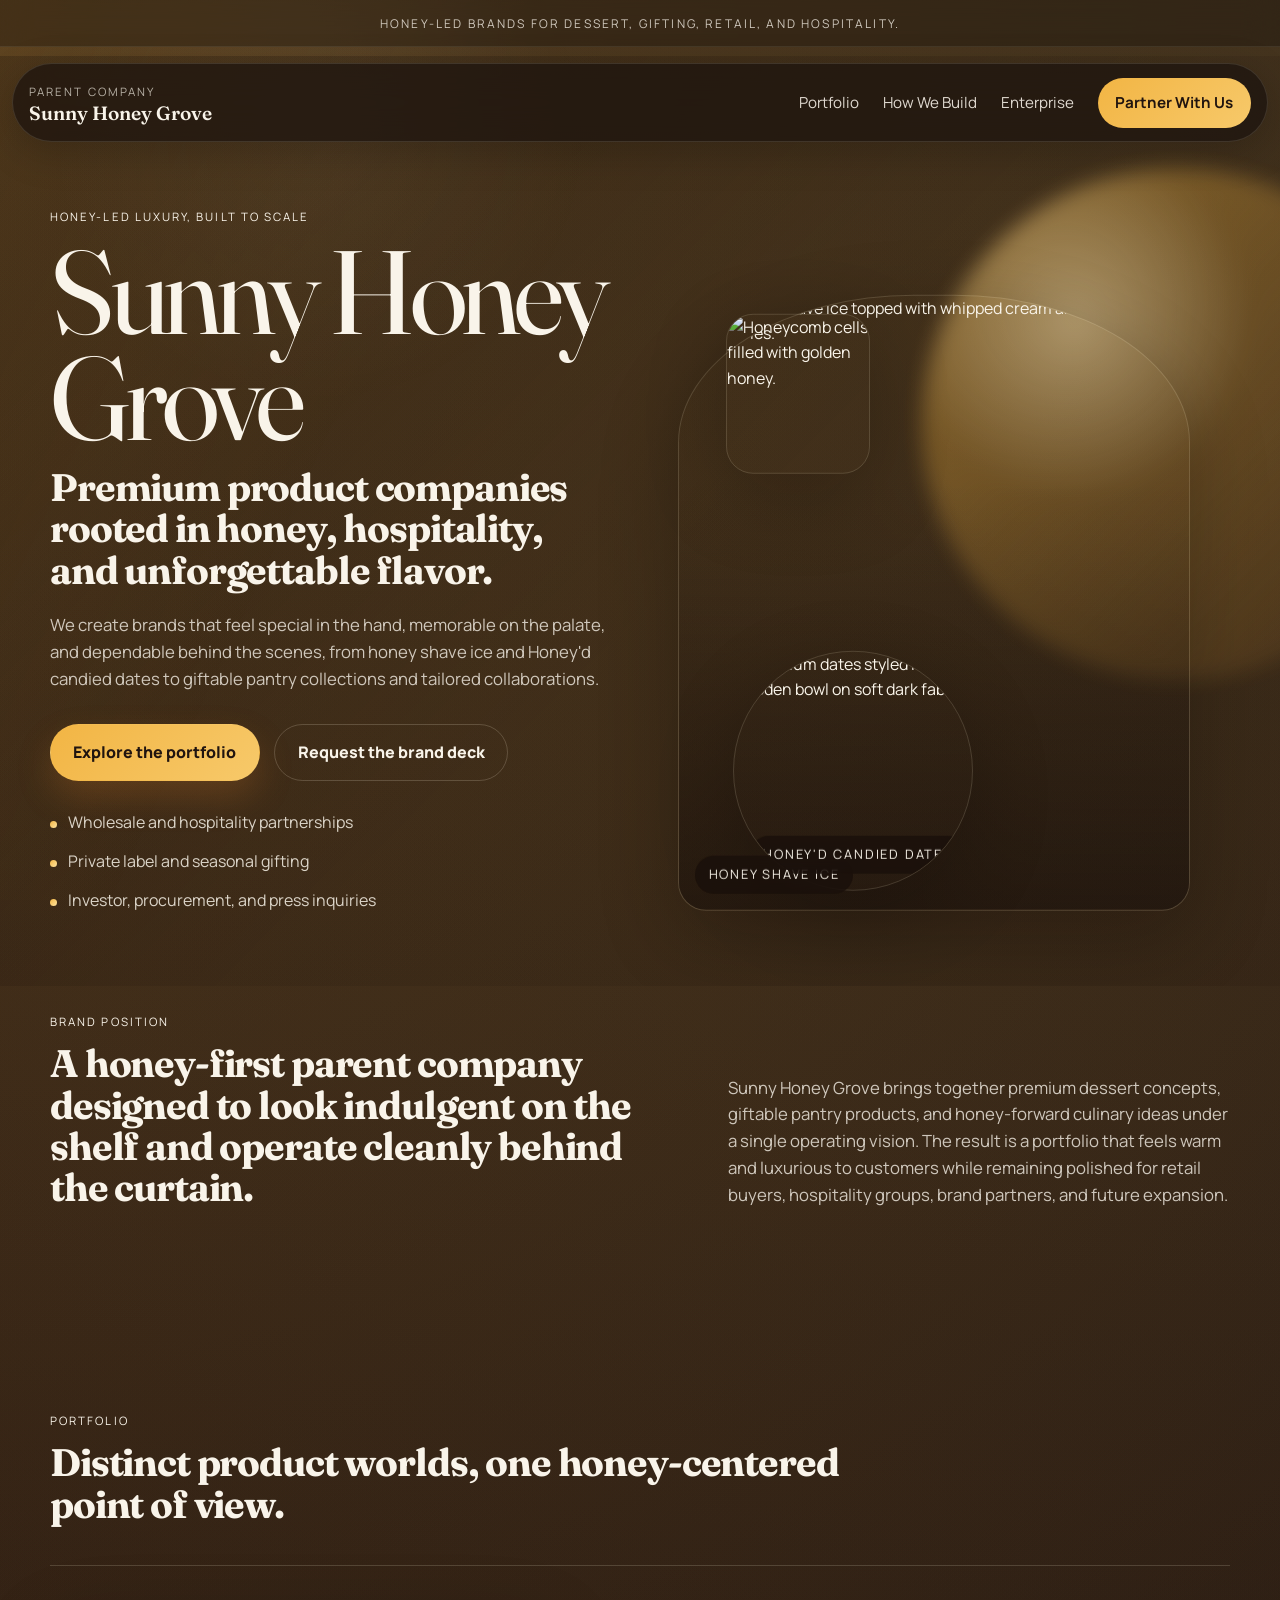
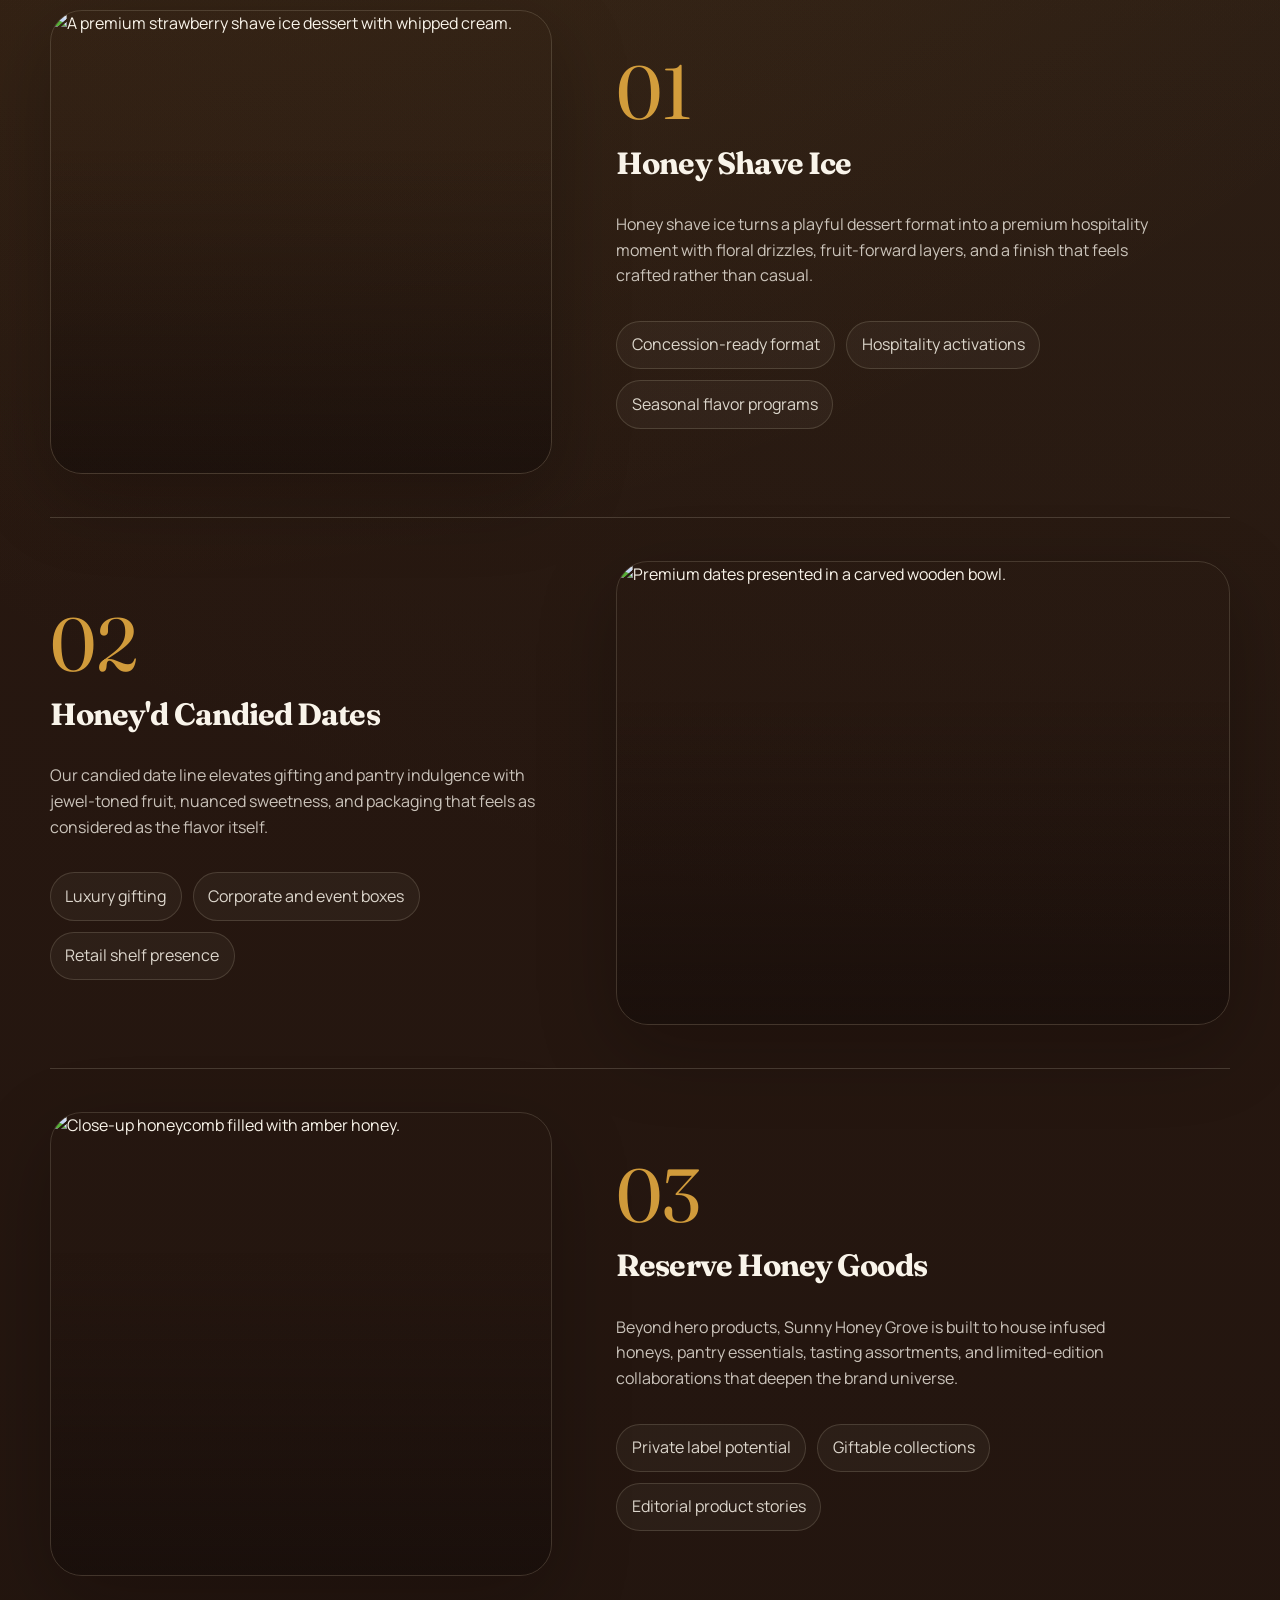
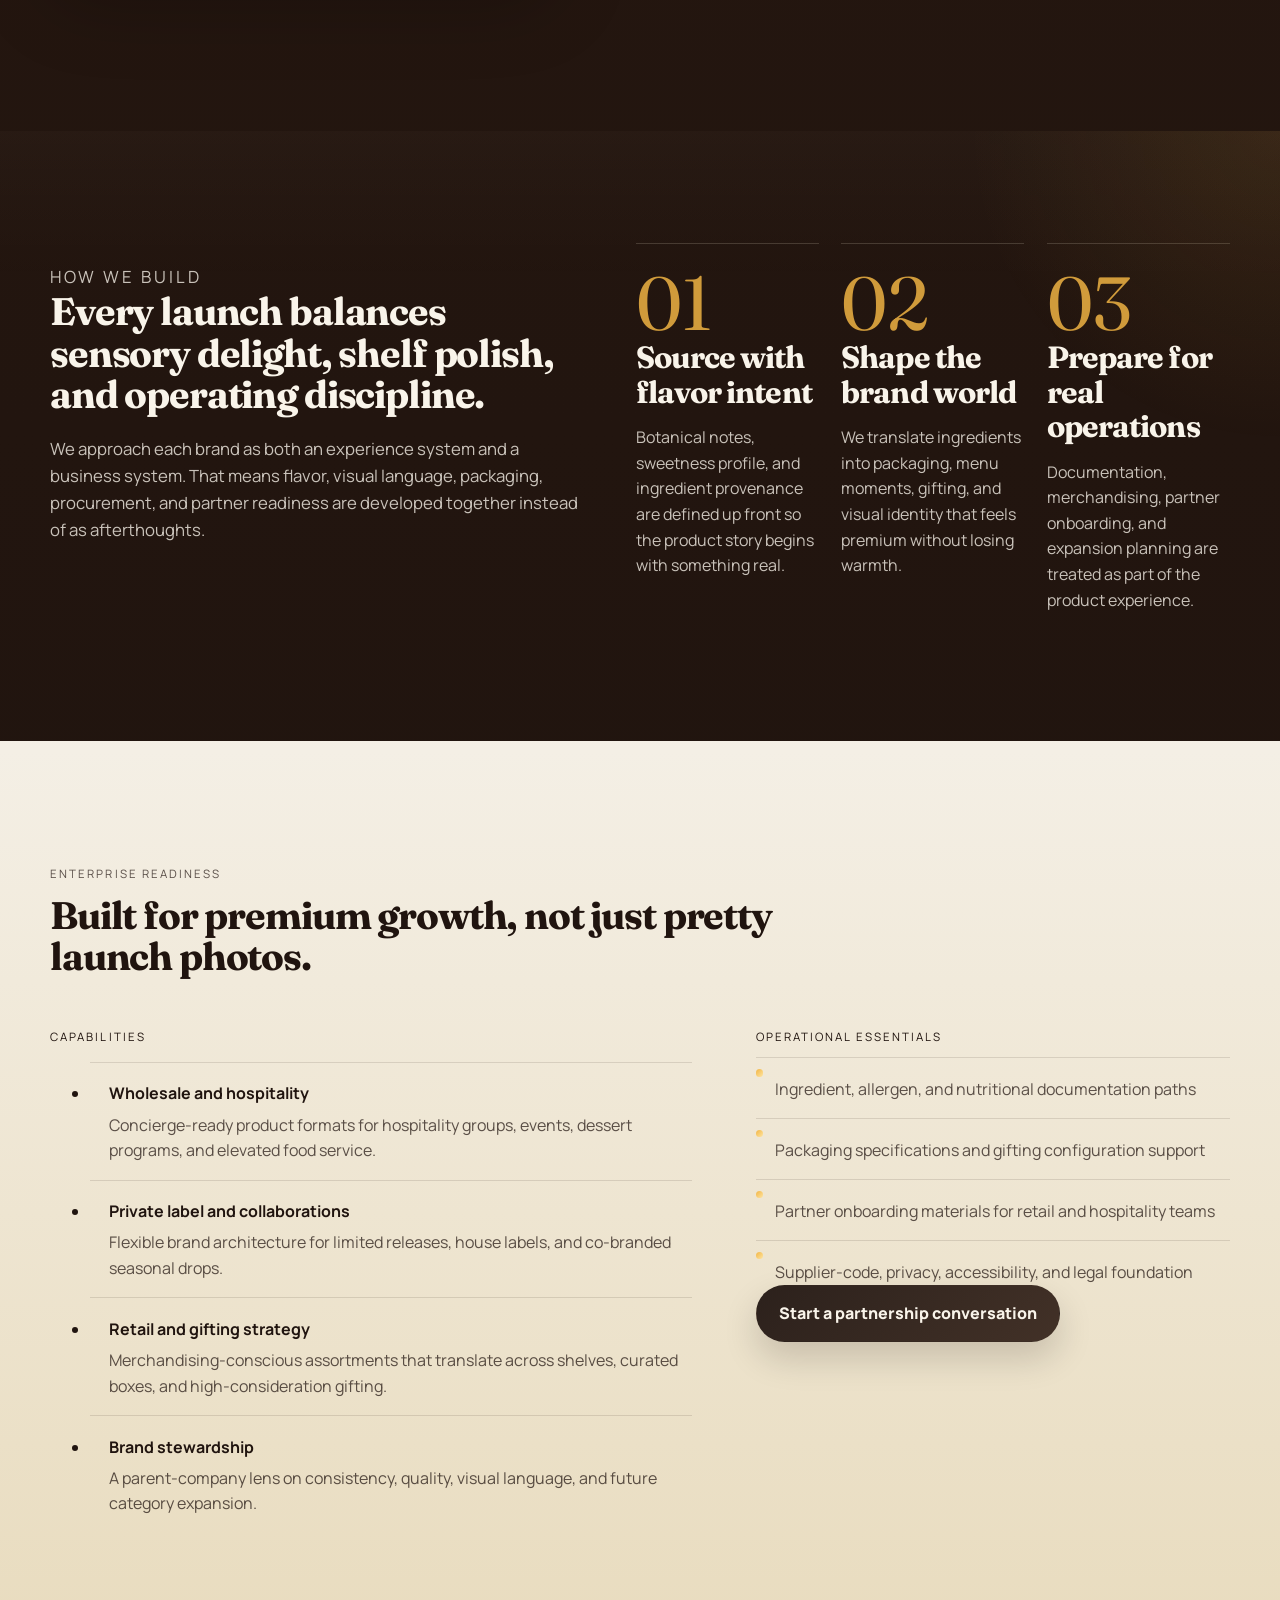
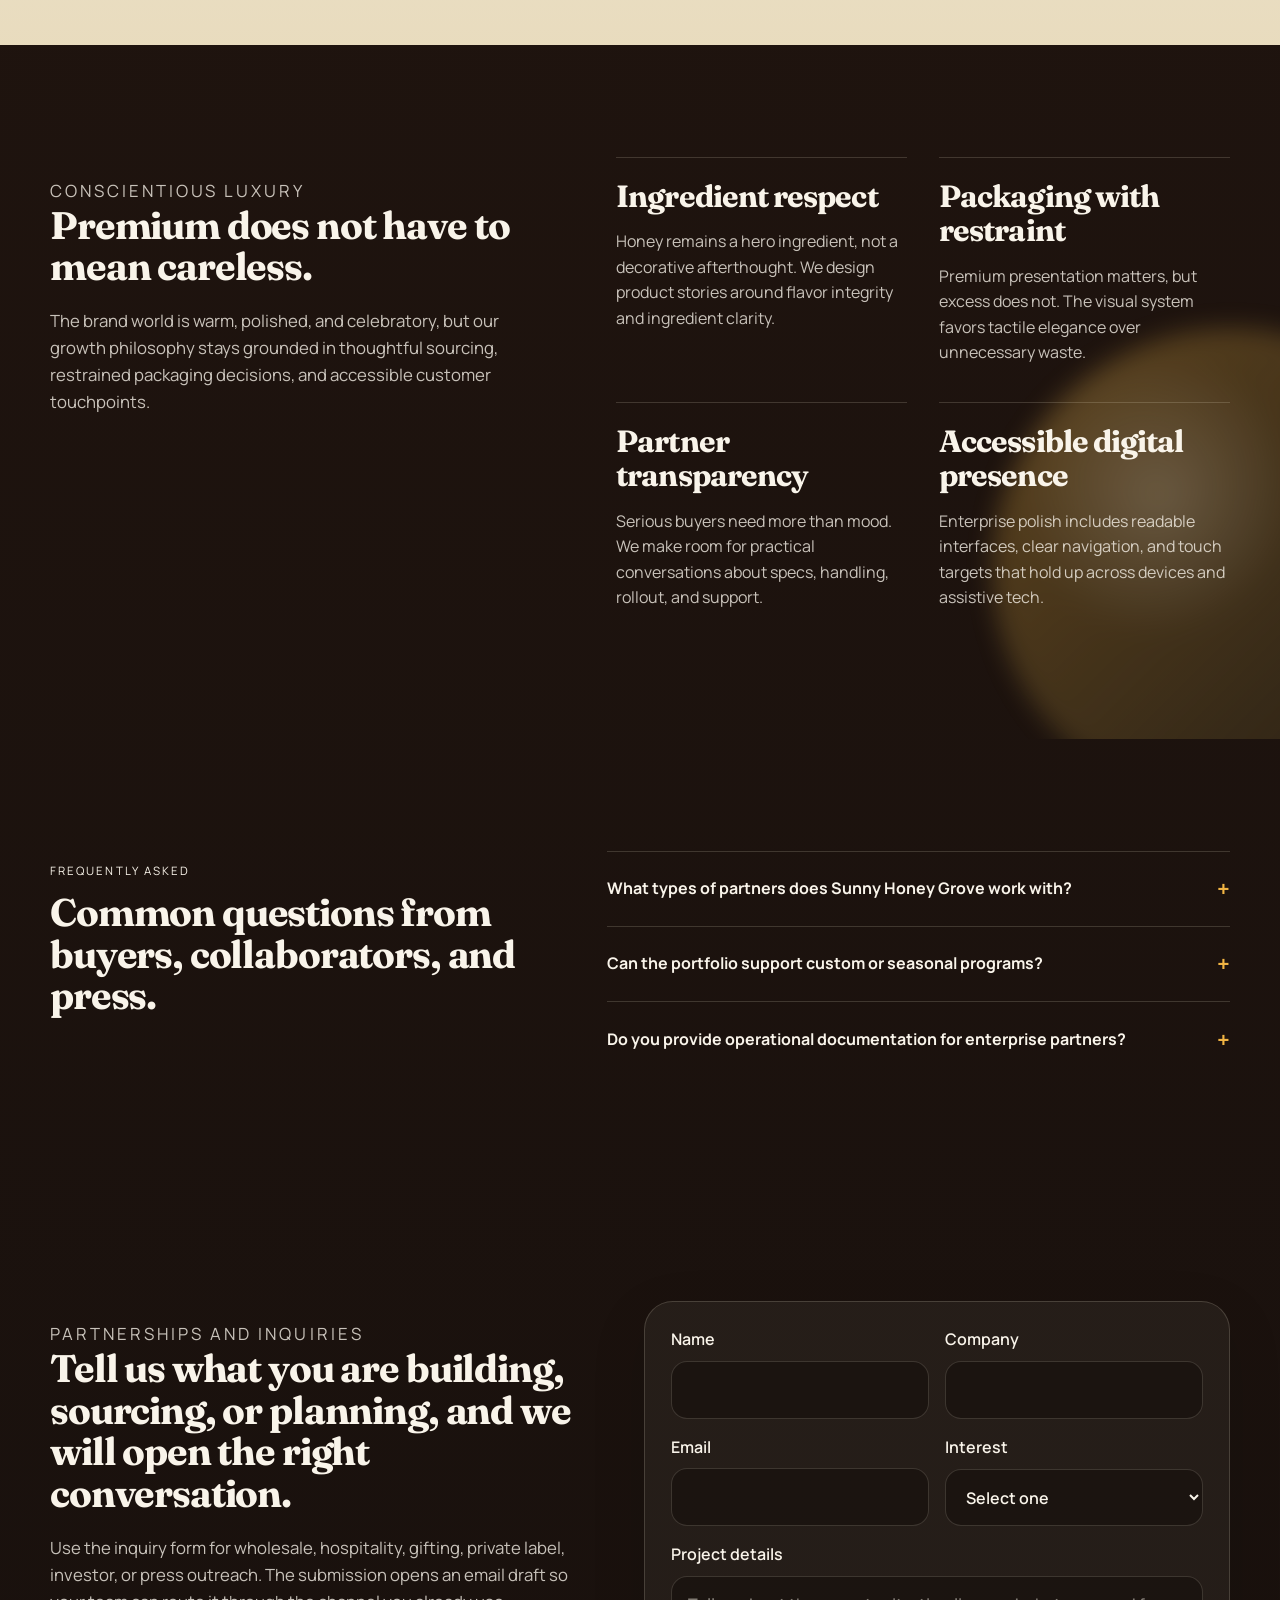
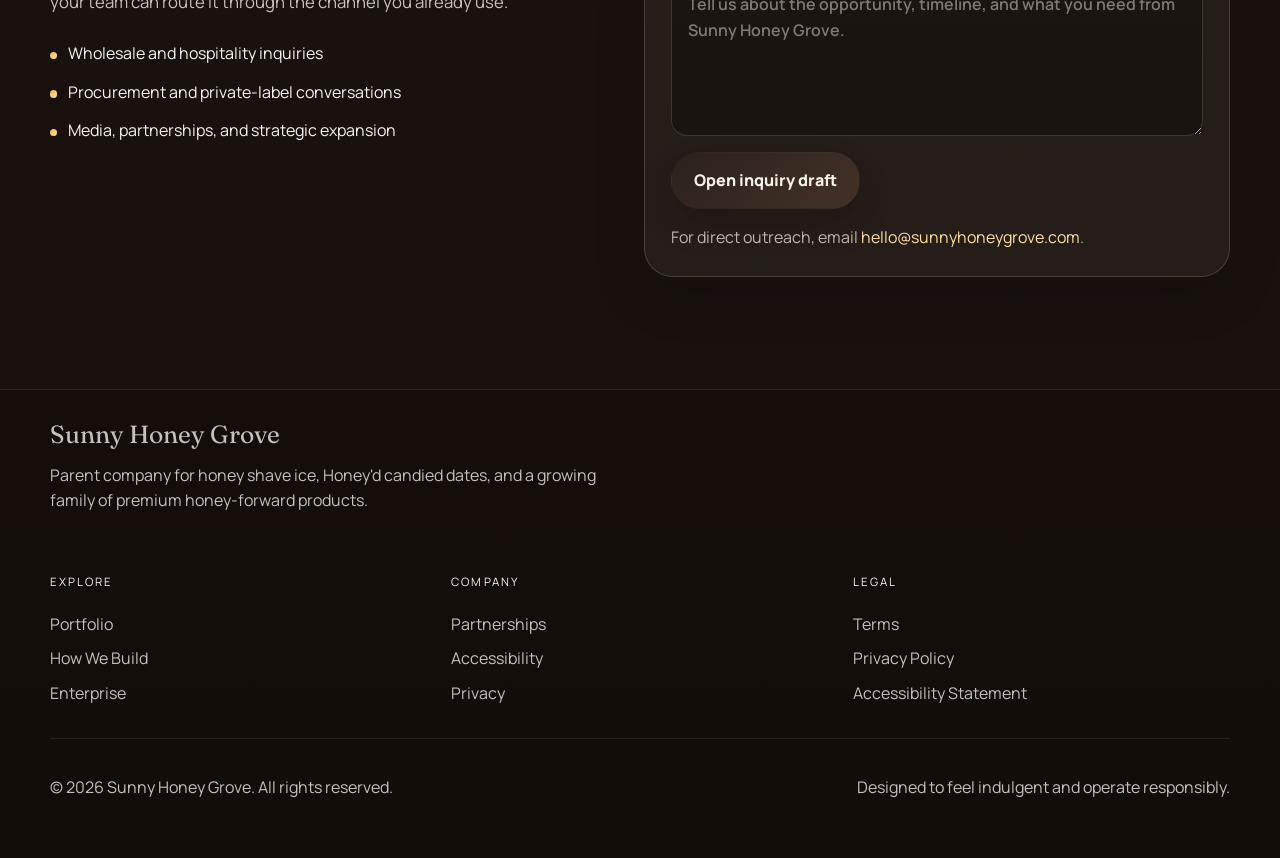
==== index.html @ 0046487a "Add Sunny Honey Grove site, styles, and scripts Introduce the initial static site for Sunny Honey Gr" ====
<!DOCTYPE html>
<html lang="en">
  <head>
    <meta charset="UTF-8" />
    <meta name="viewport" content="width=device-width, initial-scale=1.0" />
    <title>Sunny Honey Grove | Premium Honey-Led Brand House</title>
    <meta
      name="description"
      content="Sunny Honey Grove is the parent company behind premium honey shave ice, Honey'd candied dates, and elevated honey-forward products built for retail, hospitality, and gifting."
    />
    <meta name="theme-color" content="#2d1a11" />
    <meta property="og:title" content="Sunny Honey Grove" />
    <meta
      property="og:description"
      content="A premium honey-led parent company built for indulgence, gifting, and enterprise-ready growth."
    />
    <meta
      property="og:image"
      content="https://images.unsplash.com/photo-1642067958050-bfba120a57e2?auto=format&fit=crop&fm=jpg&ixlib=rb-4.1.0&q=80&w=1600"
    />
    <link rel="icon" href="favicon.svg" type="image/svg+xml" />
    <link rel="preconnect" href="https://fonts.googleapis.com" />
    <link rel="preconnect" href="https://fonts.gstatic.com" crossorigin />
    <link
      href="https://fonts.googleapis.com/css2?family=Fraunces:opsz,wght@9..144,400;9..144,500;9..144,600;9..144,700&family=Manrope:wght@400;500;600;700;800&display=swap"
      rel="stylesheet"
    />
    <link rel="stylesheet" href="styles.css" />
    <script src="script.js" defer></script>
  </head>
  <body class="home-page">
    <div class="topline">
      Honey-led brands for dessert, gifting, retail, and hospitality.
    </div>

    <header class="site-header">
      <div class="header-shell">
        <a class="brandmark" href="#top" aria-label="Sunny Honey Grove home">
          <span class="brandmark-kicker">Parent Company</span>
          <span class="brandmark-name">Sunny Honey Grove</span>
        </a>

        <button
          class="menu-toggle"
          type="button"
          aria-expanded="false"
          aria-controls="site-nav"
        >
          Menu
        </button>

        <nav class="site-nav" id="site-nav" aria-label="Primary navigation">
          <a href="#portfolio">Portfolio</a>
          <a href="#story">How We Build</a>
          <a href="#enterprise">Enterprise</a>
          <a href="#contact" class="nav-cta">Partner With Us</a>
        </nav>
      </div>
    </header>

    <main id="top">
      <section class="hero">
        <div class="hero-shell">
          <div class="hero-copy reveal" data-reveal="up">
            <p class="section-kicker">Honey-led luxury, built to scale</p>
            <p class="hero-brand">Sunny Honey Grove</p>
            <h1>
              Premium product companies rooted in honey, hospitality, and
              unforgettable flavor.
            </h1>
            <p class="hero-text">
              We create brands that feel special in the hand, memorable on the
              palate, and dependable behind the scenes, from honey shave ice and
              Honey'd candied dates to giftable pantry collections and tailored
              collaborations.
            </p>

            <div class="hero-actions">
              <a class="button" href="#portfolio">Explore the portfolio</a>
              <a class="button button-ghost" href="#contact"
                >Request the brand deck</a
              >
            </div>

            <ul class="hero-links" aria-label="Business focus areas">
              <li>Wholesale and hospitality partnerships</li>
              <li>Private label and seasonal gifting</li>
              <li>Investor, procurement, and press inquiries</li>
            </ul>
          </div>

          <div class="hero-visual reveal" data-reveal="scale" data-parallax>
            <figure class="hero-portrait">
              <img
                src="https://images.unsplash.com/photo-1768204042188-f5a337e61ca5?auto=format&fit=crop&fm=jpg&ixlib=rb-4.1.0&q=80&w=1600"
                alt="Strawberry shave ice topped with whipped cream and fresh strawberries."
              />
              <figcaption>Honey Shave Ice</figcaption>
            </figure>

            <figure class="hero-orb hero-orb-dates">
              <img
                src="https://images.unsplash.com/photo-1648288725055-5ba4063355b9?auto=format&fit=crop&fm=jpg&ixlib=rb-4.1.0&q=80&w=1200"
                alt="Premium dates styled in a wooden bowl on soft dark fabric."
              />
              <figcaption>Honey'd Candied Dates</figcaption>
            </figure>

            <figure class="hero-orb hero-orb-comb">
              <img
                src="https://images.unsplash.com/photo-1642067958050-bfba120a57e2?auto=format&fit=crop&fm=jpg&ixlib=rb-4.1.0&q=80&w=1200"
                alt="Honeycomb cells filled with golden honey."
              />
            </figure>
          </div>
        </div>
      </section>

      <section class="intro-band">
        <div class="section-shell">
          <div class="intro-grid reveal" data-reveal="up">
            <div>
              <p class="section-kicker">Brand position</p>
              <h2>
                A honey-first parent company designed to look indulgent on the
                shelf and operate cleanly behind the curtain.
              </h2>
            </div>
            <p class="intro-copy">
              Sunny Honey Grove brings together premium dessert concepts,
              giftable pantry products, and honey-forward culinary ideas under a
              single operating vision. The result is a portfolio that feels warm
              and luxurious to customers while remaining polished for retail
              buyers, hospitality groups, brand partners, and future expansion.
            </p>
          </div>
        </div>
      </section>

      <section class="section portfolio" id="portfolio">
        <div class="section-shell">
          <div class="section-heading reveal" data-reveal="up">
            <p class="section-kicker">Portfolio</p>
            <h2>Distinct product worlds, one honey-centered point of view.</h2>
          </div>

          <div class="portfolio-list">
            <article class="portfolio-row reveal" data-reveal="up">
              <div class="portfolio-media">
                <img
                  src="https://images.unsplash.com/photo-1768204042188-f5a337e61ca5?auto=format&fit=crop&fm=jpg&ixlib=rb-4.1.0&q=80&w=1400"
                  alt="A premium strawberry shave ice dessert with whipped cream."
                  loading="lazy"
                />
              </div>
              <div class="portfolio-copy">
                <span class="portfolio-index">01</span>
                <h3>Honey Shave Ice</h3>
                <p>
                  Honey shave ice turns a playful dessert format into a premium
                  hospitality moment with floral drizzles, fruit-forward layers,
                  and a finish that feels crafted rather than casual.
                </p>
                <ul class="tag-list">
                  <li>Concession-ready format</li>
                  <li>Hospitality activations</li>
                  <li>Seasonal flavor programs</li>
                </ul>
              </div>
            </article>

            <article class="portfolio-row portfolio-row-reverse reveal" data-reveal="up">
              <div class="portfolio-media">
                <img
                  src="https://images.unsplash.com/photo-1648288725055-5ba4063355b9?auto=format&fit=crop&fm=jpg&ixlib=rb-4.1.0&q=80&w=1400"
                  alt="Premium dates presented in a carved wooden bowl."
                  loading="lazy"
                />
              </div>
              <div class="portfolio-copy">
                <span class="portfolio-index">02</span>
                <h3>Honey'd Candied Dates</h3>
                <p>
                  Our candied date line elevates gifting and pantry indulgence
                  with jewel-toned fruit, nuanced sweetness, and packaging that
                  feels as considered as the flavor itself.
                </p>
                <ul class="tag-list">
                  <li>Luxury gifting</li>
                  <li>Corporate and event boxes</li>
                  <li>Retail shelf presence</li>
                </ul>
              </div>
            </article>

            <article class="portfolio-row reveal" data-reveal="up">
              <div class="portfolio-media">
                <img
                  src="https://images.unsplash.com/photo-1642067958050-bfba120a57e2?auto=format&fit=crop&fm=jpg&ixlib=rb-4.1.0&q=80&w=1400"
                  alt="Close-up honeycomb filled with amber honey."
                  loading="lazy"
                />
              </div>
              <div class="portfolio-copy">
                <span class="portfolio-index">03</span>
                <h3>Reserve Honey Goods</h3>
                <p>
                  Beyond hero products, Sunny Honey Grove is built to house
                  infused honeys, pantry essentials, tasting assortments, and
                  limited-edition collaborations that deepen the brand universe.
                </p>
                <ul class="tag-list">
                  <li>Private label potential</li>
                  <li>Giftable collections</li>
                  <li>Editorial product stories</li>
                </ul>
              </div>
            </article>
          </div>
        </div>
      </section>

      <section class="section story" id="story">
        <div class="section-shell story-shell">
          <div class="story-copy reveal" data-reveal="up">
            <p class="section-kicker">How we build</p>
            <h2>
              Every launch balances sensory delight, shelf polish, and operating
              discipline.
            </h2>
            <p>
              We approach each brand as both an experience system and a business
              system. That means flavor, visual language, packaging, procurement,
              and partner readiness are developed together instead of as
              afterthoughts.
            </p>
          </div>

          <div class="story-steps">
            <article class="reveal" data-reveal="up">
              <span class="step-index">01</span>
              <h3>Source with flavor intent</h3>
              <p>
                Botanical notes, sweetness profile, and ingredient provenance are
                defined up front so the product story begins with something real.
              </p>
            </article>

            <article class="reveal" data-reveal="up">
              <span class="step-index">02</span>
              <h3>Shape the brand world</h3>
              <p>
                We translate ingredients into packaging, menu moments, gifting,
                and visual identity that feels premium without losing warmth.
              </p>
            </article>

            <article class="reveal" data-reveal="up">
              <span class="step-index">03</span>
              <h3>Prepare for real operations</h3>
              <p>
                Documentation, merchandising, partner onboarding, and expansion
                planning are treated as part of the product experience.
              </p>
            </article>
          </div>
        </div>
      </section>

      <section class="section enterprise" id="enterprise">
        <div class="section-shell">
          <div class="section-heading reveal" data-reveal="up">
            <p class="section-kicker">Enterprise readiness</p>
            <h2>Built for premium growth, not just pretty launch photos.</h2>
          </div>

          <div class="enterprise-grid">
            <div class="enterprise-column reveal" data-reveal="up">
              <p class="column-label">Capabilities</p>
              <ul class="capability-list">
                <li>
                  <strong>Wholesale and hospitality</strong>
                  <span
                    >Concierge-ready product formats for hospitality groups,
                    events, dessert programs, and elevated food service.</span
                  >
                </li>
                <li>
                  <strong>Private label and collaborations</strong>
                  <span
                    >Flexible brand architecture for limited releases, house
                    labels, and co-branded seasonal drops.</span
                  >
                </li>
                <li>
                  <strong>Retail and gifting strategy</strong>
                  <span
                    >Merchandising-conscious assortments that translate across
                    shelves, curated boxes, and high-consideration gifting.</span
                  >
                </li>
                <li>
                  <strong>Brand stewardship</strong>
                  <span
                    >A parent-company lens on consistency, quality, visual
                    language, and future category expansion.</span
                  >
                </li>
              </ul>
            </div>

            <div class="enterprise-column enterprise-support reveal" data-reveal="up">
              <p class="column-label">Operational essentials</p>
              <ul class="documentation-list">
                <li>Ingredient, allergen, and nutritional documentation paths</li>
                <li>Packaging specifications and gifting configuration support</li>
                <li>Partner onboarding materials for retail and hospitality teams</li>
                <li>Supplier-code, privacy, accessibility, and legal foundation</li>
              </ul>

              <a class="button button-dark" href="#contact"
                >Start a partnership conversation</a
              >
            </div>
          </div>
        </div>
      </section>

      <section class="section values">
        <div class="section-shell values-shell">
          <div class="values-copy reveal" data-reveal="up">
            <p class="section-kicker">Conscientious luxury</p>
            <h2>Premium does not have to mean careless.</h2>
            <p>
              The brand world is warm, polished, and celebratory, but our growth
              philosophy stays grounded in thoughtful sourcing, restrained
              packaging decisions, and accessible customer touchpoints.
            </p>
          </div>

          <div class="values-list">
            <article class="reveal" data-reveal="up">
              <h3>Ingredient respect</h3>
              <p>
                Honey remains a hero ingredient, not a decorative afterthought.
                We design product stories around flavor integrity and ingredient
                clarity.
              </p>
            </article>

            <article class="reveal" data-reveal="up">
              <h3>Packaging with restraint</h3>
              <p>
                Premium presentation matters, but excess does not. The visual
                system favors tactile elegance over unnecessary waste.
              </p>
            </article>

            <article class="reveal" data-reveal="up">
              <h3>Partner transparency</h3>
              <p>
                Serious buyers need more than mood. We make room for practical
                conversations about specs, handling, rollout, and support.
              </p>
            </article>

            <article class="reveal" data-reveal="up">
              <h3>Accessible digital presence</h3>
              <p>
                Enterprise polish includes readable interfaces, clear navigation,
                and touch targets that hold up across devices and assistive tech.
              </p>
            </article>
          </div>
        </div>
      </section>

      <section class="section faq">
        <div class="section-shell faq-shell">
          <div class="section-heading reveal" data-reveal="up">
            <p class="section-kicker">Frequently asked</p>
            <h2>Common questions from buyers, collaborators, and press.</h2>
          </div>

          <div class="faq-list">
            <details class="reveal" data-reveal="up">
              <summary>What types of partners does Sunny Honey Grove work with?</summary>
              <p>
                We are positioned for retail buyers, hospitality groups, event
                teams, gifting partners, private-label conversations, and
                editorial or media collaborations connected to premium honey
                products.
              </p>
            </details>

            <details class="reveal" data-reveal="up">
              <summary>Can the portfolio support custom or seasonal programs?</summary>
              <p>
                Yes. Sunny Honey Grove is structured to support seasonal flavors,
                limited-edition gifting, and co-branded concepts where the fit is
                strong and the execution can stay premium.
              </p>
            </details>

            <details class="reveal" data-reveal="up">
              <summary>Do you provide operational documentation for enterprise partners?</summary>
              <p>
                The site is designed to signal that readiness, and partner
                conversations can be tailored around the documentation, packaging
                details, and rollout support required for the relationship.
              </p>
            </details>
          </div>
        </div>
      </section>

      <section class="section contact" id="contact">
        <div class="section-shell contact-shell">
          <div class="contact-copy reveal" data-reveal="up">
            <p class="section-kicker">Partnerships and inquiries</p>
            <h2>
              Tell us what you are building, sourcing, or planning, and we will
              open the right conversation.
            </h2>
            <p>
              Use the inquiry form for wholesale, hospitality, gifting, private
              label, investor, or press outreach. The submission opens an email
              draft so your team can route it through the channel you already use.
            </p>

            <ul class="contact-points">
              <li>Wholesale and hospitality inquiries</li>
              <li>Procurement and private-label conversations</li>
              <li>Media, partnerships, and strategic expansion</li>
            </ul>
          </div>

          <form class="contact-form reveal" id="contact-form" data-reveal="up">
            <div class="field-row">
              <label>
                Name
                <input type="text" name="name" autocomplete="name" required />
              </label>
              <label>
                Company
                <input type="text" name="company" autocomplete="organization" />
              </label>
            </div>

            <div class="field-row">
              <label>
                Email
                <input type="email" name="email" autocomplete="email" required />
              </label>
              <label>
                Interest
                <select name="interest" required>
                  <option value="">Select one</option>
                  <option>Wholesale</option>
                  <option>Hospitality</option>
                  <option>Private Label</option>
                  <option>Corporate Gifting</option>
                  <option>Press or Media</option>
                  <option>Strategic Partnership</option>
                </select>
              </label>
            </div>

            <label>
              Project details
              <textarea
                name="message"
                rows="5"
                placeholder="Tell us about the opportunity, timeline, and what you need from Sunny Honey Grove."
                required
              ></textarea>
            </label>

            <div class="form-actions">
              <button class="button button-dark" type="submit">
                Open inquiry draft
              </button>
              <p class="form-note">
                For direct outreach, email
                <a href="mailto:hello@sunnyhoneygrove.com"
                  >hello@sunnyhoneygrove.com</a
                >.
              </p>
            </div>
            <p class="form-status" id="form-status" aria-live="polite"></p>
          </form>
        </div>
      </section>
    </main>

    <footer class="site-footer">
      <div class="section-shell footer-shell">
        <div class="footer-intro">
          <p class="footer-brand">Sunny Honey Grove</p>
          <p>
            Parent company for honey shave ice, Honey'd candied dates, and a
            growing family of premium honey-forward products.
          </p>
        </div>

        <div class="footer-columns">
          <div class="footer-group">
            <p class="footer-label">Explore</p>
            <a href="#portfolio">Portfolio</a>
            <a href="#story">How We Build</a>
            <a href="#enterprise">Enterprise</a>
          </div>

          <div class="footer-group">
            <p class="footer-label">Company</p>
            <a href="#contact">Partnerships</a>
            <a href="accessibility.html">Accessibility</a>
            <a href="privacy.html">Privacy</a>
          </div>

          <div class="footer-group">
            <p class="footer-label">Legal</p>
            <a href="terms.html">Terms</a>
            <a href="privacy.html">Privacy Policy</a>
            <a href="accessibility.html">Accessibility Statement</a>
          </div>
        </div>

        <div class="footer-bottom">
          <p>© <span id="year"></span> Sunny Honey Grove. All rights reserved.</p>
          <p>Designed to feel indulgent and operate responsibly.</p>
        </div>
      </div>
    </footer>
  </body>
</html>
---- styles.css ----
:root {
  --ink: #20140f;
  --ink-soft: #3a281f;
  --paper: #f5ecda;
  --paper-deep: #ead8b5;
  --honey: #f2b544;
  --amber: #d87a28;
  --olive: #667349;
  --sage: #9eac82;
  --cream: #f9f4ea;
  --line: rgba(255, 244, 221, 0.16);
  --line-dark: rgba(32, 20, 15, 0.12);
  --shadow: 0 24px 80px rgba(10, 5, 3, 0.24);
  --max-width: min(1180px, calc(100vw - 2rem));
  --radius: 1.75rem;
}

*,
*::before,
*::after {
  box-sizing: border-box;
}

html {
  scroll-behavior: smooth;
}

body {
  margin: 0;
  min-width: 320px;
  color: var(--cream);
  background:
    radial-gradient(circle at top left, rgba(242, 181, 68, 0.17), transparent 30%),
    radial-gradient(circle at top right, rgba(102, 115, 73, 0.18), transparent 35%),
    linear-gradient(180deg, #2d1a11 0%, #17100d 100%);
  font-family: "Manrope", sans-serif;
  line-height: 1.6;
}

body::before {
  content: "";
  position: fixed;
  inset: 0;
  pointer-events: none;
  background:
    linear-gradient(115deg, rgba(242, 181, 68, 0.08), transparent 32%),
    radial-gradient(circle at 25% 15%, rgba(255, 236, 192, 0.06), transparent 22%);
  z-index: -1;
}

img {
  display: block;
  width: 100%;
}

a {
  color: inherit;
  text-decoration: none;
}

button,
input,
select,
textarea {
  font: inherit;
}

.topline {
  position: relative;
  z-index: 20;
  padding: 0.85rem 1rem;
  text-align: center;
  font-size: 0.75rem;
  letter-spacing: 0.18em;
  text-transform: uppercase;
  color: rgba(249, 244, 234, 0.78);
  border-bottom: 1px solid rgba(255, 244, 221, 0.08);
  background: rgba(13, 9, 8, 0.3);
  backdrop-filter: blur(16px);
}

.site-header {
  position: sticky;
  top: 0;
  z-index: 50;
  padding: 1rem 0 0;
}

.header-shell {
  width: min(1280px, calc(100vw - 1.5rem));
  margin: 0 auto;
  padding: 0.85rem 1rem;
  display: flex;
  align-items: center;
  justify-content: space-between;
  gap: 1rem;
  border: 1px solid rgba(255, 244, 221, 0.12);
  border-radius: 999px;
  background: rgba(27, 18, 13, 0.7);
  backdrop-filter: blur(18px);
  box-shadow: 0 10px 40px rgba(0, 0, 0, 0.2);
}

.brandmark {
  display: grid;
  gap: 0.15rem;
}

.brandmark-kicker,
.section-kicker,
.column-label,
.footer-label {
  font-size: 0.72rem;
  letter-spacing: 0.18em;
  text-transform: uppercase;
}

.brandmark-kicker {
  color: rgba(249, 244, 234, 0.68);
}

.brandmark-name {
  font-family: "Fraunces", serif;
  font-size: 1.2rem;
  font-weight: 600;
  line-height: 1;
}

.site-nav {
  display: flex;
  align-items: center;
  gap: 1.5rem;
  font-size: 0.95rem;
  color: rgba(249, 244, 234, 0.88);
}

.site-nav a {
  position: relative;
}

.site-nav a::after {
  content: "";
  position: absolute;
  left: 0;
  bottom: -0.4rem;
  width: 100%;
  height: 1px;
  background: currentColor;
  opacity: 0;
  transform: scaleX(0.7);
  transform-origin: left;
  transition: opacity 180ms ease, transform 180ms ease;
}

.site-nav a:hover::after,
.site-nav a:focus-visible::after {
  opacity: 1;
  transform: scaleX(1);
}

.nav-cta {
  padding: 0.8rem 1.1rem;
  border-radius: 999px;
  background: linear-gradient(135deg, var(--honey), #f7c96a);
  color: var(--ink);
  font-weight: 700;
}

.nav-cta::after {
  display: none;
}

.menu-toggle {
  display: none;
  border: 0;
  border-radius: 999px;
  padding: 0.8rem 1rem;
  color: var(--cream);
  background: rgba(255, 244, 221, 0.08);
}

.button {
  display: inline-flex;
  align-items: center;
  justify-content: center;
  gap: 0.5rem;
  min-height: 3.2rem;
  padding: 0.9rem 1.4rem;
  border: 1px solid transparent;
  border-radius: 999px;
  background: linear-gradient(135deg, var(--honey), #f7c96a);
  color: var(--ink);
  font-weight: 800;
  box-shadow: 0 16px 35px rgba(216, 122, 40, 0.22);
  transition: transform 180ms ease, box-shadow 180ms ease, filter 180ms ease;
}

.button:hover,
.button:focus-visible {
  transform: translateY(-2px);
  box-shadow: 0 20px 36px rgba(216, 122, 40, 0.3);
  filter: saturate(1.08);
}

.button-ghost {
  color: var(--cream);
  background: transparent;
  border-color: rgba(255, 244, 221, 0.18);
  box-shadow: none;
}

.button-dark {
  color: var(--cream);
  background: linear-gradient(135deg, #2c211c, #423127);
  box-shadow: 0 16px 35px rgba(10, 6, 3, 0.16);
}

.hero {
  position: relative;
  overflow: clip;
  min-height: calc(100svh - 5.5rem);
  margin-top: -5.4rem;
  padding: 8.75rem 0 4.5rem;
}

.hero::before {
  content: "";
  position: absolute;
  inset: 0;
  background:
    linear-gradient(135deg, rgba(24, 15, 10, 0.74) 14%, rgba(24, 15, 10, 0.3) 55%),
    url("https://images.unsplash.com/photo-1642067958050-bfba120a57e2?auto=format&fit=crop&fm=jpg&ixlib=rb-4.1.0&q=80&w=1800")
      center/cover;
  opacity: 0.32;
  transform: scale(1.03);
}

.hero::after {
  content: "";
  position: absolute;
  inset: 12% -12% auto auto;
  width: min(40vw, 34rem);
  aspect-ratio: 1;
  border-radius: 50%;
  background:
    radial-gradient(circle at 30% 30%, rgba(255, 240, 200, 0.46), transparent 35%),
    linear-gradient(135deg, rgba(242, 181, 68, 0.45), rgba(216, 122, 40, 0.06));
  filter: blur(10px);
  opacity: 0.9;
}

.hero-shell,
.section-shell {
  width: var(--max-width);
  margin: 0 auto;
}

.hero-shell {
  position: relative;
  z-index: 1;
  display: grid;
  grid-template-columns: minmax(0, 1fr) minmax(360px, 0.95fr);
  gap: clamp(2.5rem, 6vw, 5.5rem);
  align-items: end;
}

.hero-copy {
  max-width: 39rem;
}

.hero-brand {
  margin: 0 0 1rem;
  font-family: "Fraunces", serif;
  font-size: clamp(4rem, 11vw, 7.4rem);
  line-height: 0.9;
  letter-spacing: -0.05em;
}

.hero h1,
.intro-grid h2,
.section-heading h2,
.story-copy h2,
.values-copy h2,
.contact-copy h2,
.legal-hero h1 {
  margin: 0;
  font-family: "Fraunces", serif;
  font-size: clamp(1.8rem, 3vw, 3rem);
  line-height: 1.08;
  letter-spacing: -0.03em;
}

.hero-text,
.intro-copy,
.story-copy p,
.values-copy p,
.contact-copy p,
.legal-lead {
  margin: 1.3rem 0 0;
  max-width: 38rem;
  font-size: 1.05rem;
  color: rgba(249, 244, 234, 0.78);
}

.hero-actions {
  display: flex;
  flex-wrap: wrap;
  gap: 0.9rem;
  margin-top: 2rem;
}

.hero-links,
.tag-list,
.contact-points,
.documentation-list {
  list-style: none;
  padding: 0;
  margin: 0;
}

.hero-links {
  display: flex;
  flex-wrap: wrap;
  gap: 0.85rem 1.6rem;
  margin-top: 1.8rem;
  color: rgba(249, 244, 234, 0.84);
}

.hero-links li {
  position: relative;
  padding-left: 1.1rem;
}

.hero-links li::before,
.documentation-list li::before,
.contact-points li::before {
  content: "";
  position: absolute;
  left: 0;
  top: 0.68rem;
  width: 0.45rem;
  height: 0.45rem;
  border-radius: 50%;
  background: linear-gradient(135deg, var(--honey), #ffe5a1);
}

.hero-visual {
  position: relative;
  min-height: min(44rem, 72vh);
  padding-left: clamp(1rem, 5vw, 4rem);
}

.hero-portrait,
.hero-orb {
  position: absolute;
  overflow: hidden;
  box-shadow: var(--shadow);
}

.hero-portrait {
  inset: 0 0 0 auto;
  width: min(100%, 32rem);
  border-radius: 46% 46% 1.75rem 1.75rem / 24% 24% 1.75rem 1.75rem;
  border: 1px solid rgba(255, 244, 221, 0.14);
}

.hero-portrait::after,
.portfolio-media::after {
  content: "";
  position: absolute;
  inset: 0;
  background: linear-gradient(180deg, transparent 30%, rgba(17, 10, 8, 0.5));
}

.hero-portrait img,
.hero-orb img,
.portfolio-media img {
  height: 100%;
  object-fit: cover;
}

.hero-portrait figcaption,
.hero-orb figcaption {
  position: absolute;
  left: 1rem;
  bottom: 1rem;
  z-index: 1;
  padding: 0.55rem 0.85rem;
  border-radius: 999px;
  background: rgba(24, 15, 10, 0.72);
  backdrop-filter: blur(12px);
  font-size: 0.8rem;
  letter-spacing: 0.14em;
  text-transform: uppercase;
}

.hero-orb {
  border: 1px solid rgba(255, 244, 221, 0.14);
}

.hero-orb-dates {
  left: 0;
  bottom: 1.25rem;
  width: min(36vw, 15rem);
  aspect-ratio: 1;
  border-radius: 50%;
  animation: float 9s ease-in-out infinite;
}

.hero-orb-comb {
  top: 1.2rem;
  right: min(28vw, 20rem);
  width: min(28vw, 9rem);
  aspect-ratio: 0.9;
  border-radius: 1.7rem;
  animation: float 11s ease-in-out infinite reverse;
}

.section {
  padding: clamp(4.5rem, 10vw, 7rem) 0;
}

.intro-band {
  padding: 1rem 0 clamp(4rem, 8vw, 5rem);
}

.intro-grid {
  display: grid;
  grid-template-columns: minmax(0, 1.1fr) minmax(0, 0.9fr);
  gap: clamp(2rem, 5vw, 4rem);
  align-items: end;
}

.section-heading {
  max-width: 52rem;
}

.section-heading h2 {
  margin-top: 0.4rem;
}

.portfolio-list {
  margin-top: 2.5rem;
}

.portfolio-row {
  display: grid;
  grid-template-columns: minmax(0, 0.9fr) minmax(0, 1.1fr);
  gap: clamp(1.5rem, 5vw, 4rem);
  align-items: center;
  padding: 2.7rem 0;
  border-top: 1px solid var(--line);
}

.portfolio-row-reverse .portfolio-media {
  order: 2;
}

.portfolio-row-reverse .portfolio-copy {
  order: 1;
}

.portfolio-media {
  position: relative;
  overflow: hidden;
  min-height: clamp(17rem, 40vw, 29rem);
  border-radius: 2rem;
  border: 1px solid rgba(255, 244, 221, 0.14);
  box-shadow: var(--shadow);
}

.portfolio-copy {
  display: grid;
  align-content: start;
  gap: 1rem;
  max-width: 34rem;
}

.portfolio-index,
.step-index {
  font-family: "Fraunces", serif;
  font-size: clamp(2.8rem, 6vw, 4.7rem);
  line-height: 1;
  color: rgba(242, 181, 68, 0.84);
}

.portfolio-copy h3,
.story-steps h3,
.values-list h3,
.legal-section h2 {
  margin: 0;
  font-family: "Fraunces", serif;
  font-size: clamp(1.4rem, 2.4vw, 2rem);
  line-height: 1.12;
  letter-spacing: -0.03em;
}

.portfolio-copy p,
.story-steps p,
.values-list p,
.capability-list span,
.faq-list p,
.legal-section p,
.legal-section li,
.footer-intro p,
.footer-group a,
.footer-bottom p {
  color: rgba(249, 244, 234, 0.78);
}

.tag-list {
  display: flex;
  flex-wrap: wrap;
  gap: 0.7rem;
}

.tag-list li {
  padding: 0.65rem 0.9rem;
  border: 1px solid rgba(255, 244, 221, 0.14);
  border-radius: 999px;
  color: rgba(249, 244, 234, 0.86);
  background: rgba(255, 244, 221, 0.04);
}

.story {
  background:
    radial-gradient(circle at right top, rgba(242, 181, 68, 0.09), transparent 22%),
    linear-gradient(180deg, rgba(255, 244, 221, 0.025), transparent 25%);
}

.story-shell {
  display: grid;
  grid-template-columns: minmax(0, 0.95fr) minmax(0, 1.05fr);
  gap: clamp(2rem, 4vw, 3rem);
  align-items: start;
}

.story-steps {
  display: grid;
  grid-template-columns: repeat(3, minmax(0, 1fr));
  gap: 1.4rem;
}

.story-steps article,
.values-list article {
  padding-top: 1.3rem;
  border-top: 1px solid var(--line);
}

.enterprise {
  color: var(--ink);
  background:
    linear-gradient(180deg, rgba(249, 244, 234, 0.98), rgba(237, 224, 194, 0.98));
}

.enterprise .section-kicker,
.enterprise .column-label,
.enterprise .section-heading h2,
.enterprise strong,
.enterprise .documentation-list li,
.legal-page .section-kicker,
.legal-page .footer-brand,
.legal-page .legal-section h2 {
  color: var(--ink);
}

.enterprise .section-heading,
.enterprise .enterprise-column {
  color: var(--ink);
}

.enterprise .section-heading p,
.enterprise .capability-list span,
.enterprise .documentation-list li,
.legal-page .legal-section p,
.legal-page .legal-section li,
.legal-page .footer-intro p,
.legal-page .footer-group a,
.legal-page .footer-bottom p,
.legal-page .legal-lead {
  color: rgba(32, 20, 15, 0.72);
}

.enterprise-grid {
  display: grid;
  grid-template-columns: minmax(0, 1.15fr) minmax(0, 0.85fr);
  gap: clamp(2rem, 5vw, 4rem);
  margin-top: 2.4rem;
}

.capability-list,
.documentation-list {
  display: grid;
  gap: 1rem;
}

.capability-list li,
.documentation-list li {
  position: relative;
  padding: 1.15rem 0 0 1.2rem;
  border-top: 1px solid var(--line-dark);
}

.capability-list strong {
  display: block;
  margin-bottom: 0.35rem;
}

.values {
  position: relative;
  overflow: clip;
}

.values::before {
  content: "";
  position: absolute;
  inset: auto -15% -10% auto;
  width: min(30rem, 52vw);
  aspect-ratio: 1;
  border-radius: 50%;
  background:
    radial-gradient(circle at 35% 35%, rgba(249, 244, 234, 0.18), transparent 32%),
    linear-gradient(135deg, rgba(242, 181, 68, 0.3), rgba(102, 115, 73, 0.12));
  filter: blur(12px);
}

.values-shell {
  display: grid;
  grid-template-columns: minmax(0, 0.9fr) minmax(0, 1.1fr);
  gap: clamp(2rem, 5vw, 4rem);
  align-items: start;
}

.values-list {
  display: grid;
  grid-template-columns: repeat(2, minmax(0, 1fr));
  gap: 1.25rem 2rem;
}

.faq-shell {
  display: grid;
  grid-template-columns: minmax(0, 0.9fr) minmax(0, 1.1fr);
  gap: clamp(2rem, 4vw, 3rem);
  align-items: start;
}

.faq-list details {
  padding: 1.2rem 0;
  border-top: 1px solid var(--line);
}

.faq-list summary {
  cursor: pointer;
  list-style: none;
  display: flex;
  align-items: center;
  justify-content: space-between;
  gap: 1rem;
  font-weight: 700;
}

.faq-list summary::-webkit-details-marker {
  display: none;
}

.faq-list summary::after {
  content: "+";
  flex: 0 0 auto;
  font-size: 1.4rem;
  color: var(--honey);
  transition: transform 180ms ease;
}

.faq-list details[open] summary::after {
  transform: rotate(45deg);
}

.faq-list p {
  margin: 1rem 0 0;
  max-width: 42rem;
}

.contact-shell {
  display: grid;
  grid-template-columns: minmax(0, 0.95fr) minmax(0, 1.05fr);
  gap: clamp(2rem, 5vw, 4rem);
  align-items: start;
}

.contact-points {
  display: grid;
  gap: 0.8rem;
  margin-top: 1.6rem;
}

.contact-points li {
  position: relative;
  padding-left: 1.1rem;
}

.contact-form {
  padding: 1.6rem;
  border: 1px solid rgba(255, 244, 221, 0.16);
  border-radius: 1.8rem;
  background: rgba(255, 244, 221, 0.05);
  box-shadow: 0 18px 55px rgba(4, 2, 2, 0.12);
}

.field-row {
  display: grid;
  grid-template-columns: repeat(2, minmax(0, 1fr));
  gap: 1rem;
}

.contact-form label {
  display: grid;
  gap: 0.5rem;
  margin-bottom: 1rem;
  font-weight: 600;
}

.contact-form input,
.contact-form select,
.contact-form textarea {
  width: 100%;
  border: 1px solid rgba(255, 244, 221, 0.15);
  border-radius: 1rem;
  padding: 0.95rem 1rem;
  color: var(--cream);
  background: rgba(15, 10, 8, 0.42);
}

.contact-form input::placeholder,
.contact-form textarea::placeholder {
  color: rgba(249, 244, 234, 0.46);
}

.contact-form input:focus-visible,
.contact-form select:focus-visible,
.contact-form textarea:focus-visible,
.menu-toggle:focus-visible,
.button:focus-visible,
.site-nav a:focus-visible,
.footer-group a:focus-visible {
  outline: 2px solid rgba(242, 181, 68, 0.86);
  outline-offset: 2px;
}

.form-actions {
  display: flex;
  flex-wrap: wrap;
  align-items: center;
  justify-content: space-between;
  gap: 1rem;
  margin-top: 1rem;
}

.form-note,
.form-status {
  margin: 0;
  color: rgba(249, 244, 234, 0.72);
}

.form-note a {
  color: #ffe09f;
}

.site-footer {
  padding: 2rem 0 2.6rem;
  border-top: 1px solid rgba(255, 244, 221, 0.1);
  background: rgba(6, 4, 4, 0.18);
}

.footer-shell {
  display: grid;
  gap: 2rem;
}

.footer-intro {
  max-width: 36rem;
}

.footer-brand {
  margin: 0 0 0.55rem;
  font-family: "Fraunces", serif;
  font-size: 1.55rem;
  line-height: 1;
}

.footer-columns {
  display: grid;
  grid-template-columns: repeat(3, minmax(0, 1fr));
  gap: 1.5rem;
}

.footer-group {
  display: grid;
  gap: 0.55rem;
}

.footer-bottom {
  display: flex;
  flex-wrap: wrap;
  justify-content: space-between;
  gap: 0.8rem 1.2rem;
  padding-top: 1.2rem;
  border-top: 1px solid rgba(255, 244, 221, 0.08);
}

.legal-page {
  color: var(--ink);
  background:
    radial-gradient(circle at top left, rgba(242, 181, 68, 0.18), transparent 25%),
    linear-gradient(180deg, #fbf6ed 0%, #efe0c0 100%);
}

.legal-page .topline,
.legal-page .header-shell {
  color: var(--ink);
  background: rgba(255, 248, 237, 0.82);
  border-color: rgba(32, 20, 15, 0.1);
}

.legal-page .brandmark-kicker,
.legal-page .site-nav,
.legal-page .footer-label {
  color: rgba(32, 20, 15, 0.68);
}

.legal-page .menu-toggle {
  color: var(--ink);
  background: rgba(32, 20, 15, 0.05);
}

.legal-page .button-ghost {
  color: var(--ink);
  border-color: rgba(32, 20, 15, 0.14);
}

.legal-main {
  padding: 7rem 0 4.5rem;
}

.legal-hero {
  max-width: 48rem;
  margin-bottom: 3rem;
}

.legal-hero h1 {
  margin-top: 0.5rem;
}

.legal-grid {
  display: grid;
  gap: 1.8rem;
}

.legal-section {
  padding-top: 1.3rem;
  border-top: 1px solid rgba(32, 20, 15, 0.12);
}

.legal-section ul {
  padding-left: 1.2rem;
}

.legal-footer-callout {
  padding: 1.4rem;
  border: 1px solid rgba(32, 20, 15, 0.1);
  border-radius: 1.5rem;
  background: rgba(255, 251, 244, 0.64);
}

.reveal {
  opacity: 0;
  transform: translateY(26px);
  transition:
    opacity 700ms ease,
    transform 700ms ease;
}

.reveal[data-reveal="scale"] {
  transform: translateY(20px) scale(0.96);
}

.reveal.is-visible {
  opacity: 1;
  transform: translateY(0) scale(1);
}

@keyframes float {
  0%,
  100% {
    transform: translateY(0);
  }
  50% {
    transform: translateY(-10px);
  }
}

@media (max-width: 1024px) {
  .hero-shell,
  .intro-grid,
  .story-shell,
  .enterprise-grid,
  .values-shell,
  .faq-shell,
  .contact-shell {
    grid-template-columns: 1fr;
  }

  .story-steps,
  .values-list {
    grid-template-columns: repeat(2, minmax(0, 1fr));
  }

  .hero {
    margin-top: -5.2rem;
    padding-top: 8.25rem;
  }

  .hero-visual {
    min-height: 34rem;
    padding-left: 0;
  }

  .hero-portrait {
    right: auto;
    left: 50%;
    transform: translateX(-50%);
    width: min(100%, 31rem);
  }

  .hero-orb-dates {
    left: 0.5rem;
  }

  .hero-orb-comb {
    right: 0.5rem;
  }
}

@media (max-width: 820px) {
  .site-header {
    padding-top: 0.7rem;
  }

  .header-shell {
    border-radius: 1.45rem;
  }

  .menu-toggle {
    display: inline-flex;
  }

  .site-nav {
    position: absolute;
    top: calc(100% + 0.75rem);
    right: 0;
    width: min(18rem, calc(100vw - 1.5rem));
    padding: 1rem;
    display: none;
    flex-direction: column;
    align-items: stretch;
    gap: 0.85rem;
    border: 1px solid rgba(255, 244, 221, 0.12);
    border-radius: 1.3rem;
    background: rgba(27, 18, 13, 0.94);
    box-shadow: 0 18px 45px rgba(0, 0, 0, 0.22);
  }

  .legal-page .site-nav {
    background: rgba(255, 250, 242, 0.96);
    border-color: rgba(32, 20, 15, 0.1);
  }

  .site-nav.open {
    display: flex;
  }

  .hero-links {
    display: grid;
    gap: 0.6rem;
  }

  .portfolio-row,
  .portfolio-row-reverse {
    grid-template-columns: 1fr;
  }

  .portfolio-row-reverse .portfolio-media,
  .portfolio-row-reverse .portfolio-copy {
    order: initial;
  }

  .footer-columns,
  .story-steps,
  .values-list,
  .field-row {
    grid-template-columns: 1fr;
  }

  .footer-bottom {
    flex-direction: column;
  }
}

@media (max-width: 640px) {
  .topline {
    font-size: 0.68rem;
    letter-spacing: 0.14em;
  }

  .hero {
    padding-top: 7.7rem;
    padding-bottom: 3.2rem;
  }

  .hero-shell {
    position: relative;
  }

  .hero-copy {
    position: relative;
    z-index: 2;
    padding-top: 11rem;
  }

  .hero-brand {
    font-size: clamp(3.2rem, 18vw, 4.6rem);
    max-width: 12rem;
  }

  .hero h1,
  .intro-grid h2,
  .section-heading h2,
  .story-copy h2,
  .values-copy h2,
  .contact-copy h2,
  .legal-hero h1 {
    font-size: clamp(1.7rem, 9vw, 2.2rem);
  }

  .hero h1,
  .hero-text {
    max-width: 18rem;
  }

  .hero-visual {
    position: absolute;
    top: 0;
    right: 0;
    width: min(58vw, 14rem);
    min-height: 15rem;
    padding-left: 0;
    z-index: 1;
  }

  .hero-portrait {
    left: auto;
    right: 0;
    width: 100%;
    height: 15rem;
    transform: none;
    opacity: 0.84;
  }

  .hero-orb-dates {
    width: 6rem;
    left: -0.35rem;
    bottom: -0.35rem;
  }

  .hero-orb-comb {
    width: 4.5rem;
    top: -0.35rem;
    right: -0.2rem;
  }

  .hero-portrait figcaption,
  .hero-orb figcaption {
    display: none;
  }

  .contact-form {
    padding: 1.15rem;
  }

  .form-actions {
    align-items: stretch;
  }

  .button,
  .button-dark,
  .button-ghost,
  .nav-cta {
    width: 100%;
  }
}

@media (prefers-reduced-motion: reduce) {
  html {
    scroll-behavior: auto;
  }

  *,
  *::before,
  *::after {
    animation-duration: 0.001ms !important;
    animation-iteration-count: 1 !important;
    transition-duration: 0.001ms !important;
    scroll-behavior: auto !important;
  }

  .reveal {
    opacity: 1;
    transform: none;
  }
}
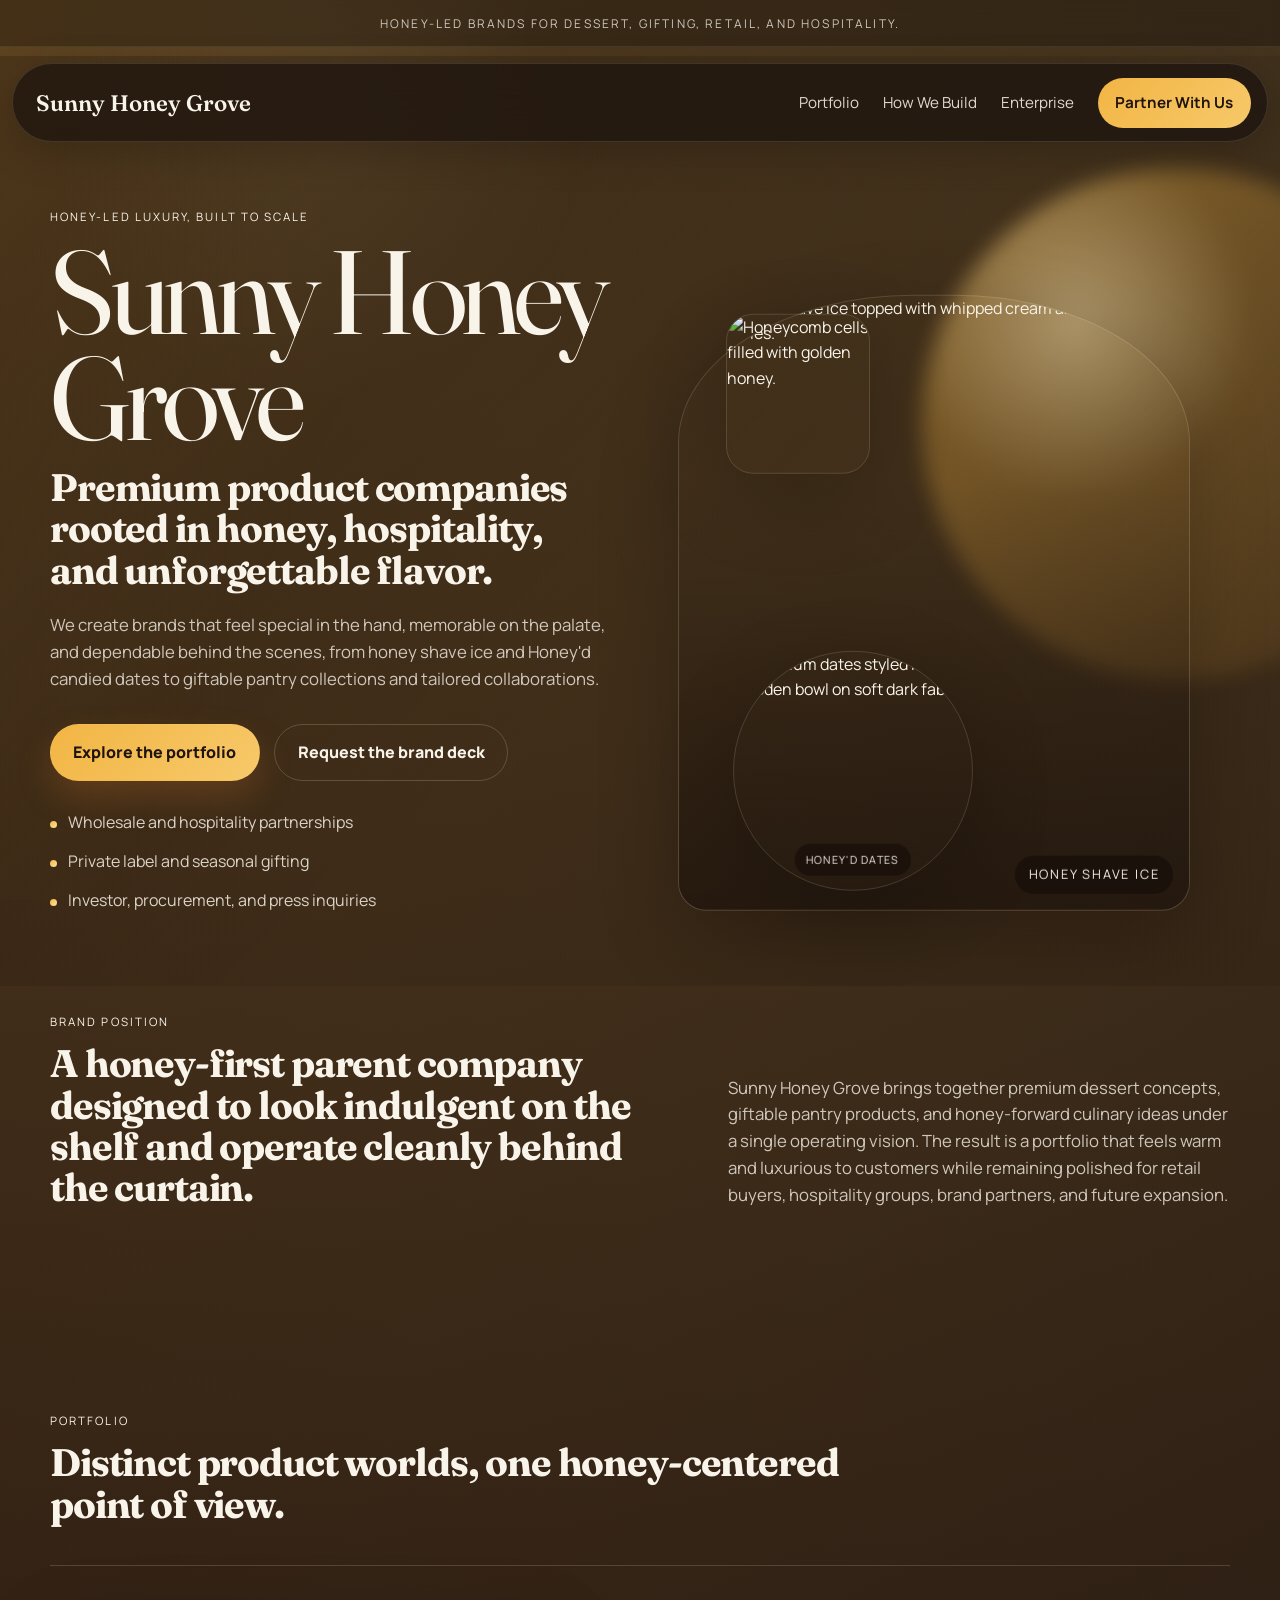
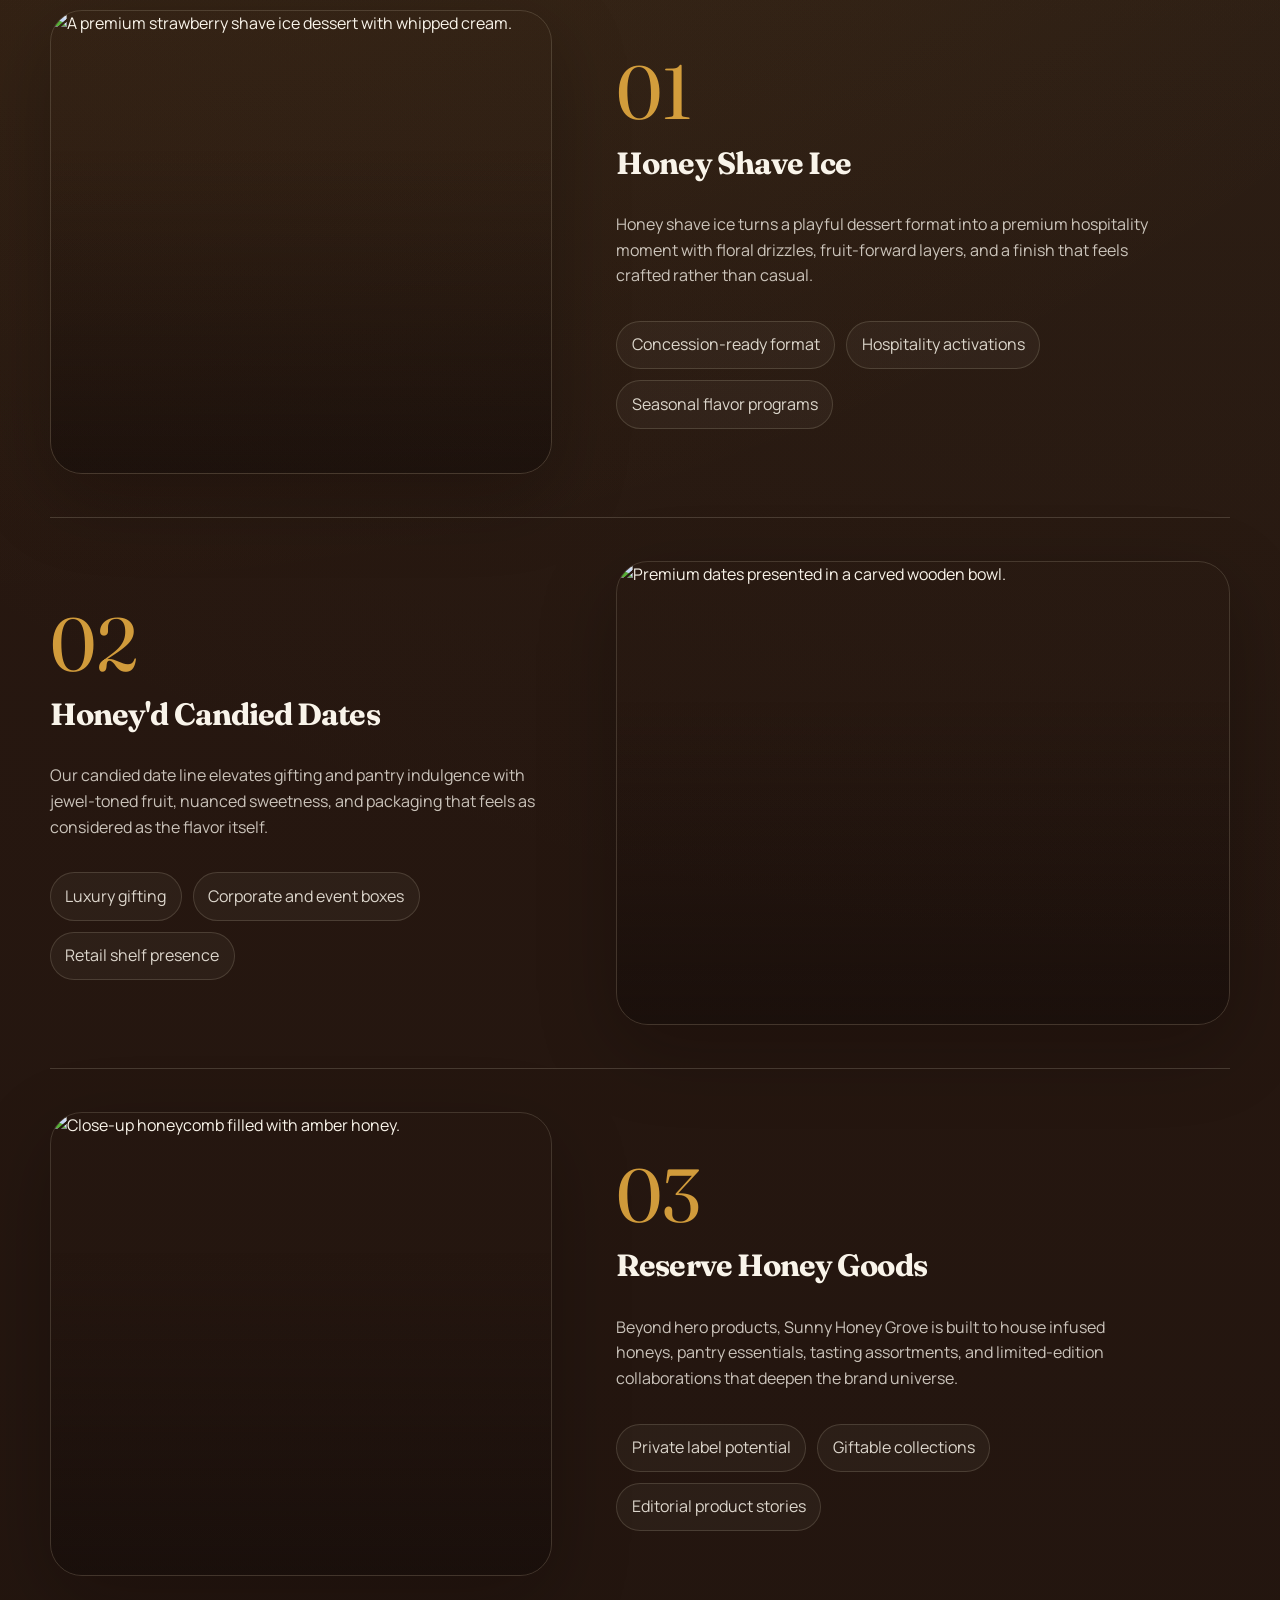
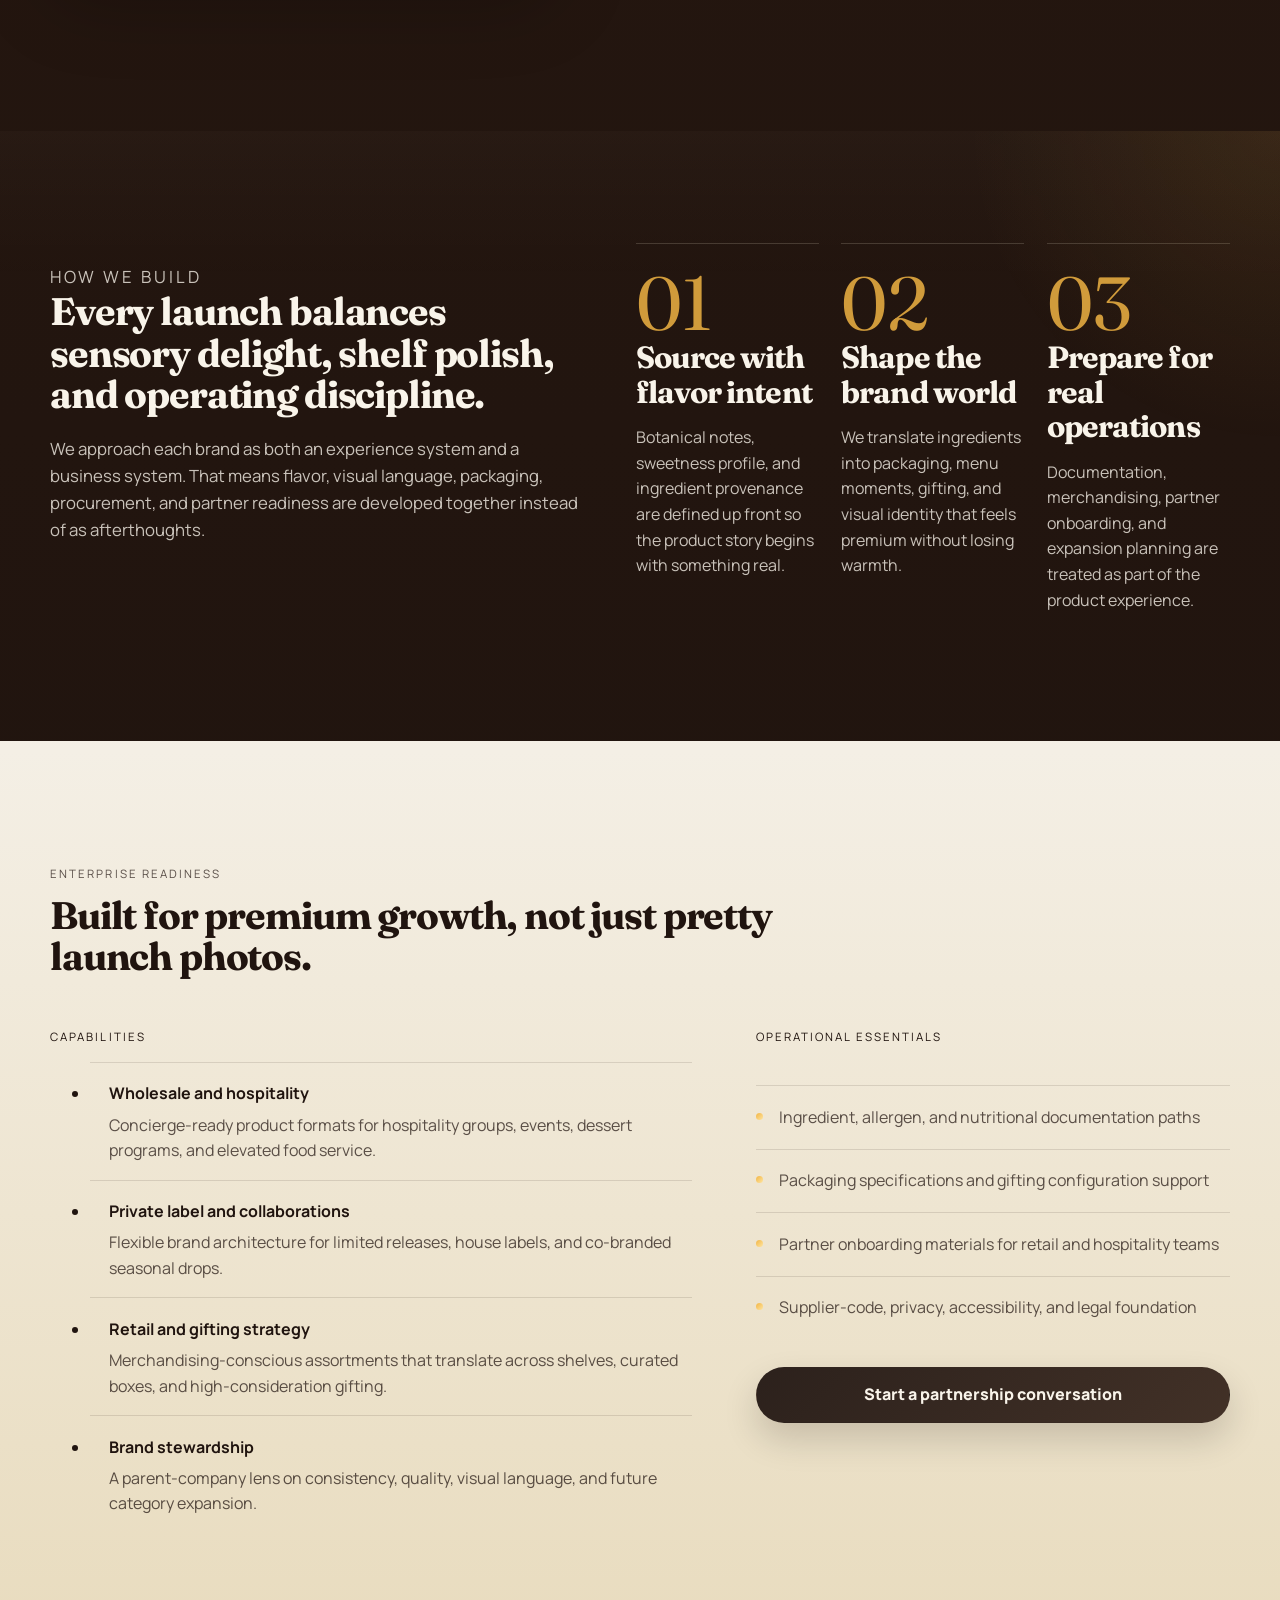
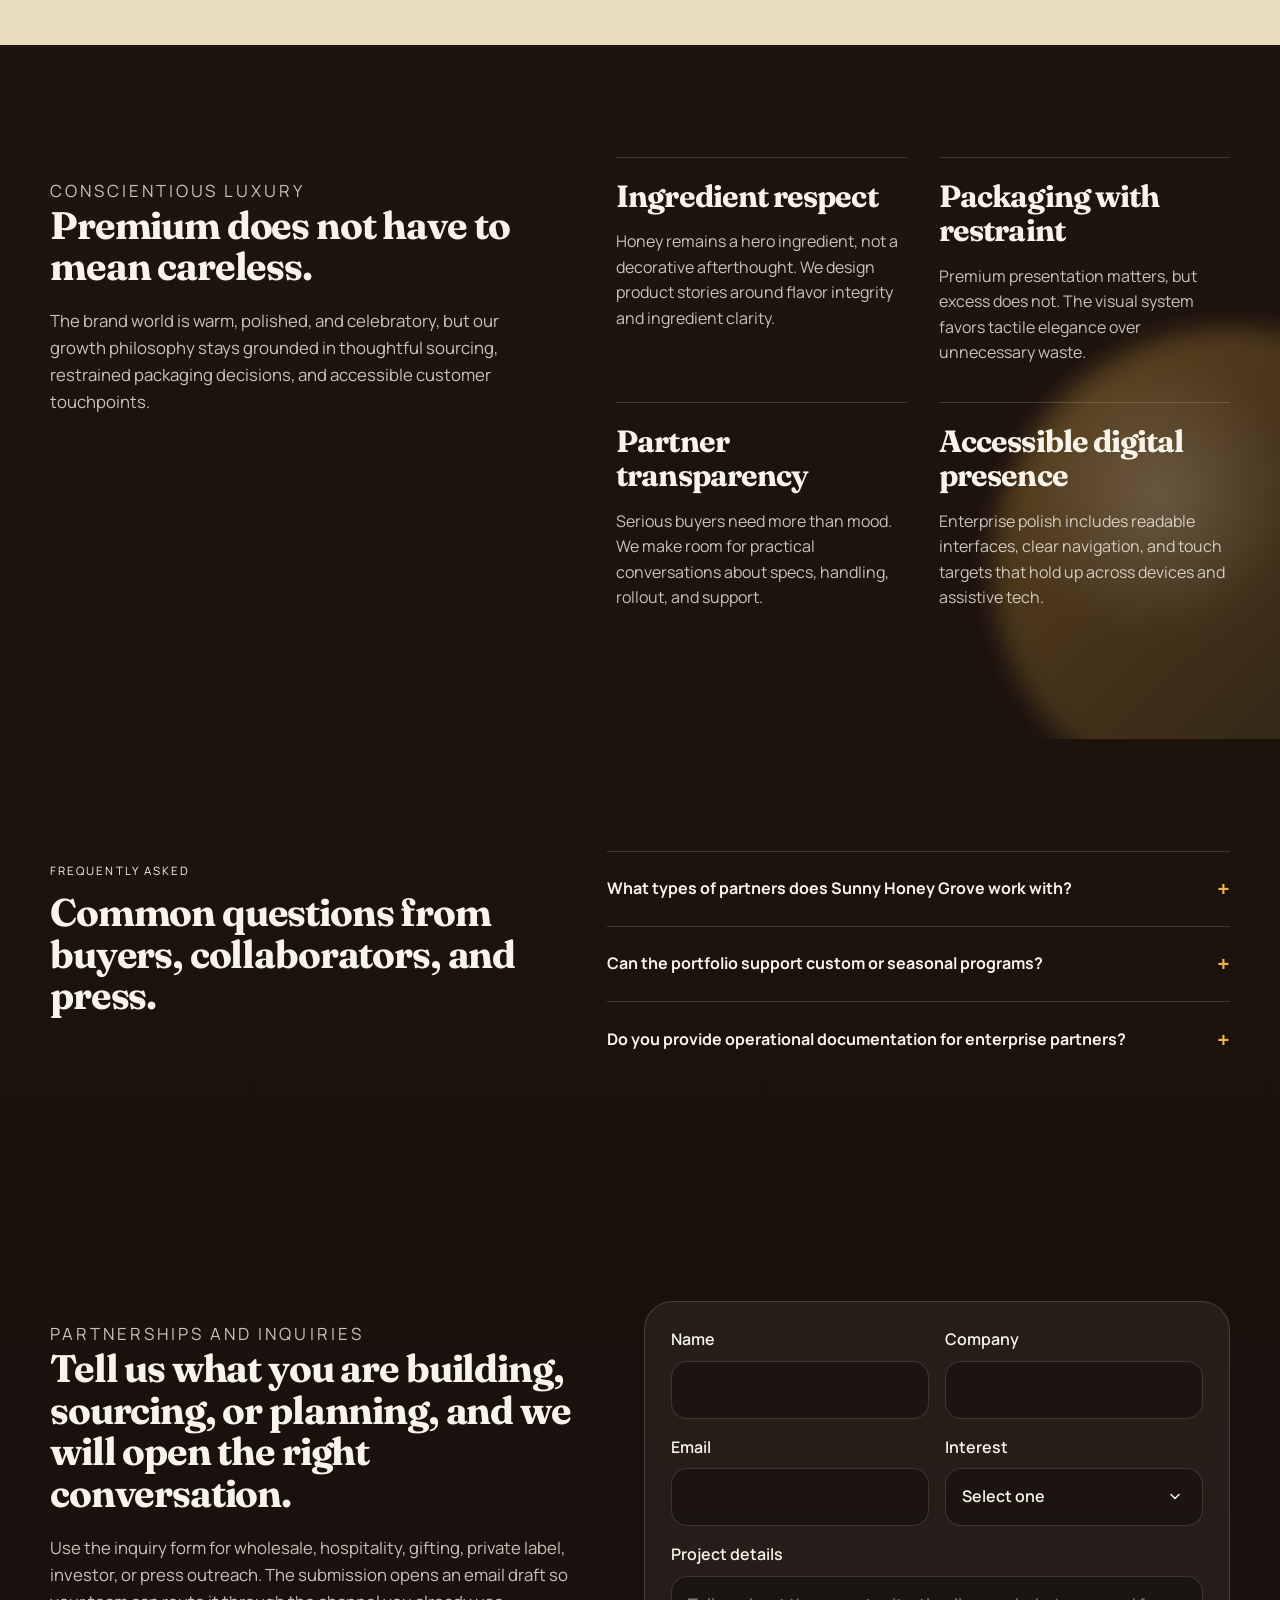
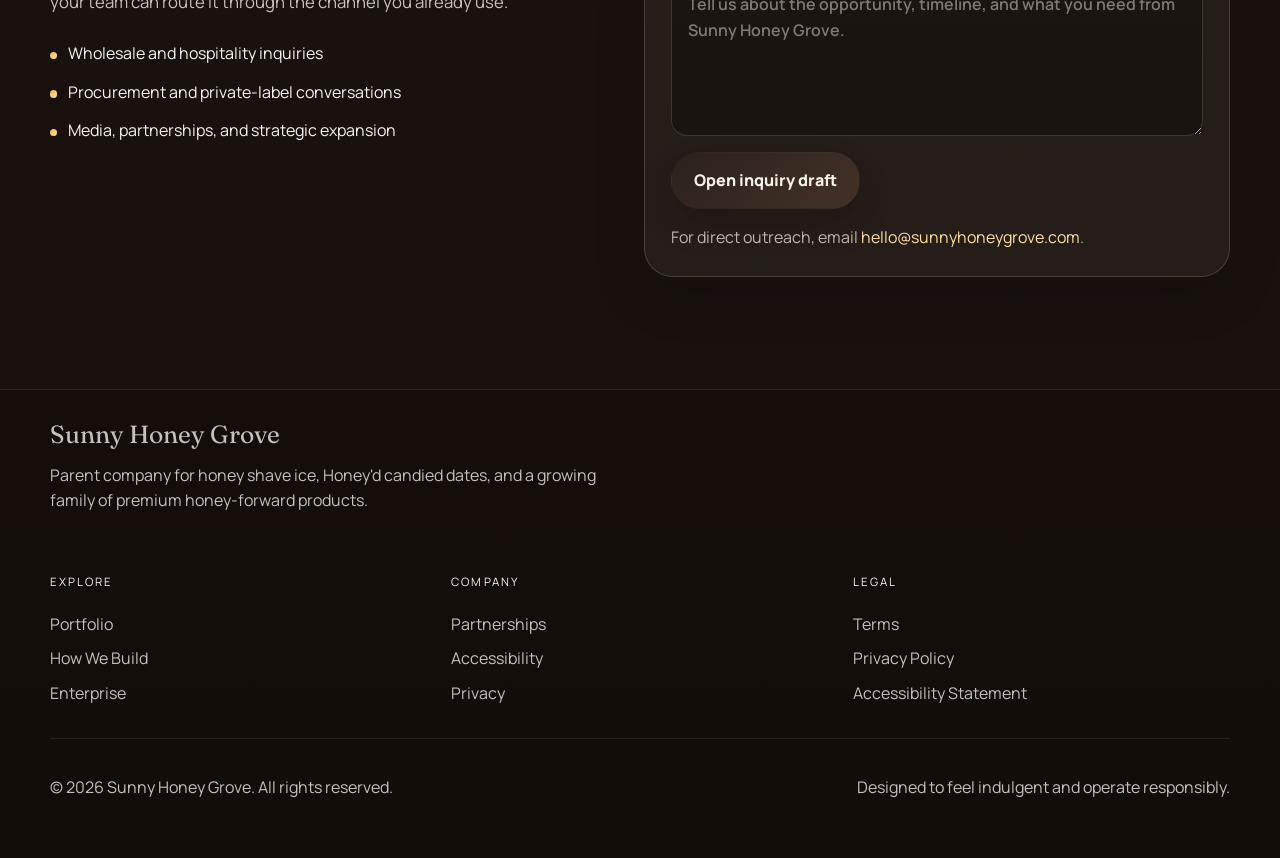
==== commit cbe405a6: "Remove brandmark kicker and update header/styles Remove the redundant .brandmark-kicker spans from h" ====
--- a/index.html
+++ b/index.html
@@ -36,7 +36,6 @@
     <header class="site-header">
       <div class="header-shell">
         <a class="brandmark" href="#top" aria-label="Sunny Honey Grove home">
-          <span class="brandmark-kicker">Parent Company</span>
           <span class="brandmark-name">Sunny Honey Grove</span>
         </a>
 
@@ -103,7 +102,7 @@
                 src="https://images.unsplash.com/photo-1648288725055-5ba4063355b9?auto=format&fit=crop&fm=jpg&ixlib=rb-4.1.0&q=80&w=1200"
                 alt="Premium dates styled in a wooden bowl on soft dark fabric."
               />
-              <figcaption>Honey'd Candied Dates</figcaption>
+              <figcaption>Honey'd Dates</figcaption>
             </figure>
 
             <figure class="hero-orb hero-orb-comb">
--- a/styles.css
+++ b/styles.css
@@ -102,11 +102,12 @@
 }
 
 .brandmark {
-  display: grid;
-  gap: 0.15rem;
-}
-
-.brandmark-kicker,
+  display: inline-flex;
+  align-items: center;
+  min-height: 2.8rem;
+  padding-left: 0.45rem;
+}
+
 .section-kicker,
 .column-label,
 .footer-label {
@@ -115,15 +116,12 @@
   text-transform: uppercase;
 }
 
-.brandmark-kicker {
-  color: rgba(249, 244, 234, 0.68);
-}
-
 .brandmark-name {
   font-family: "Fraunces", serif;
-  font-size: 1.2rem;
+  font-size: clamp(1.28rem, 1.04rem + 0.45vw, 1.58rem);
   font-weight: 600;
   line-height: 1;
+  white-space: nowrap;
 }
 
 .site-nav {
@@ -394,6 +392,11 @@
   text-transform: uppercase;
 }
 
+.hero-portrait figcaption {
+  left: auto;
+  right: 1rem;
+}
+
 .hero-orb {
   border: 1px solid rgba(255, 244, 221, 0.14);
 }
@@ -405,6 +408,18 @@
   aspect-ratio: 1;
   border-radius: 50%;
   animation: float 9s ease-in-out infinite;
+}
+
+.hero-orb-dates figcaption {
+  left: 50%;
+  bottom: 0.85rem;
+  max-width: calc(100% - 1.35rem);
+  padding: 0.45rem 0.7rem;
+  transform: translateX(-50%);
+  font-size: 0.68rem;
+  letter-spacing: 0.12em;
+  text-align: center;
+  white-space: nowrap;
 }
 
 .hero-orb-comb {
@@ -588,6 +603,12 @@
   margin-top: 2.4rem;
 }
 
+.enterprise-support {
+  display: grid;
+  align-content: start;
+  gap: 1.75rem;
+}
+
 .capability-list,
 .documentation-list {
   display: grid;
@@ -599,6 +620,25 @@
   position: relative;
   padding: 1.15rem 0 0 1.2rem;
   border-top: 1px solid var(--line-dark);
+}
+
+.documentation-list {
+  gap: 0;
+}
+
+.documentation-list li {
+  display: grid;
+  grid-template-columns: auto 1fr;
+  column-gap: 1rem;
+  align-items: start;
+  padding: 1.15rem 0;
+}
+
+.documentation-list li::before {
+  position: relative;
+  top: 0.5rem;
+  left: auto;
+  flex: 0 0 auto;
 }
 
 .capability-list strong {
@@ -730,6 +770,15 @@
   background: rgba(15, 10, 8, 0.42);
 }
 
+.contact-form select {
+  appearance: none;
+  padding-right: 3.35rem;
+  background-image: url("data:image/svg+xml,%3Csvg xmlns='http://www.w3.org/2000/svg' viewBox='0 0 20 20' fill='none'%3E%3Cpath d='m5 7 5 5 5-5' stroke='%23f9f4ea' stroke-width='1.8' stroke-linecap='round' stroke-linejoin='round'/%3E%3C/svg%3E");
+  background-repeat: no-repeat;
+  background-position: right 1.2rem center;
+  background-size: 1rem;
+}
+
 .contact-form input::placeholder,
 .contact-form textarea::placeholder {
   color: rgba(249, 244, 234, 0.46);
@@ -821,7 +870,6 @@
   border-color: rgba(32, 20, 15, 0.1);
 }
 
-.legal-page .brandmark-kicker,
 .legal-page .site-nav,
 .legal-page .footer-label {
   color: rgba(32, 20, 15, 0.68);
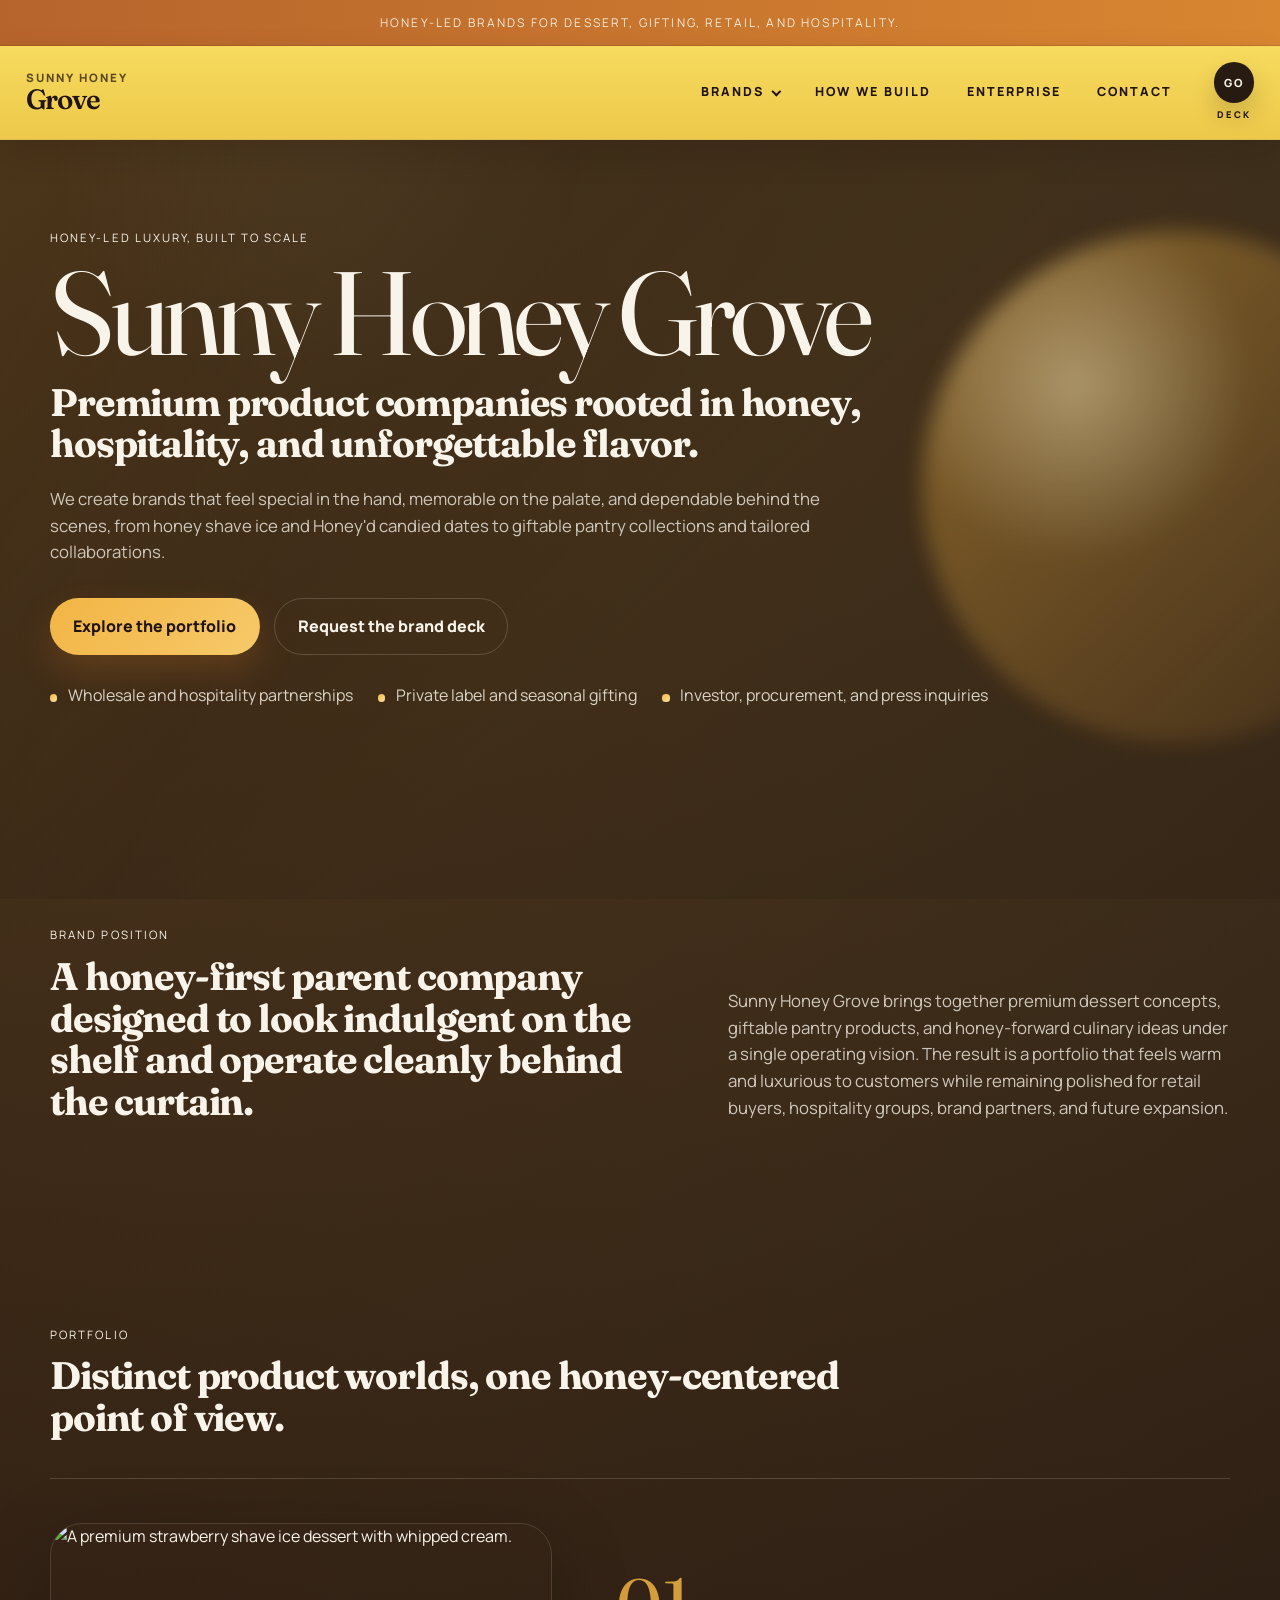
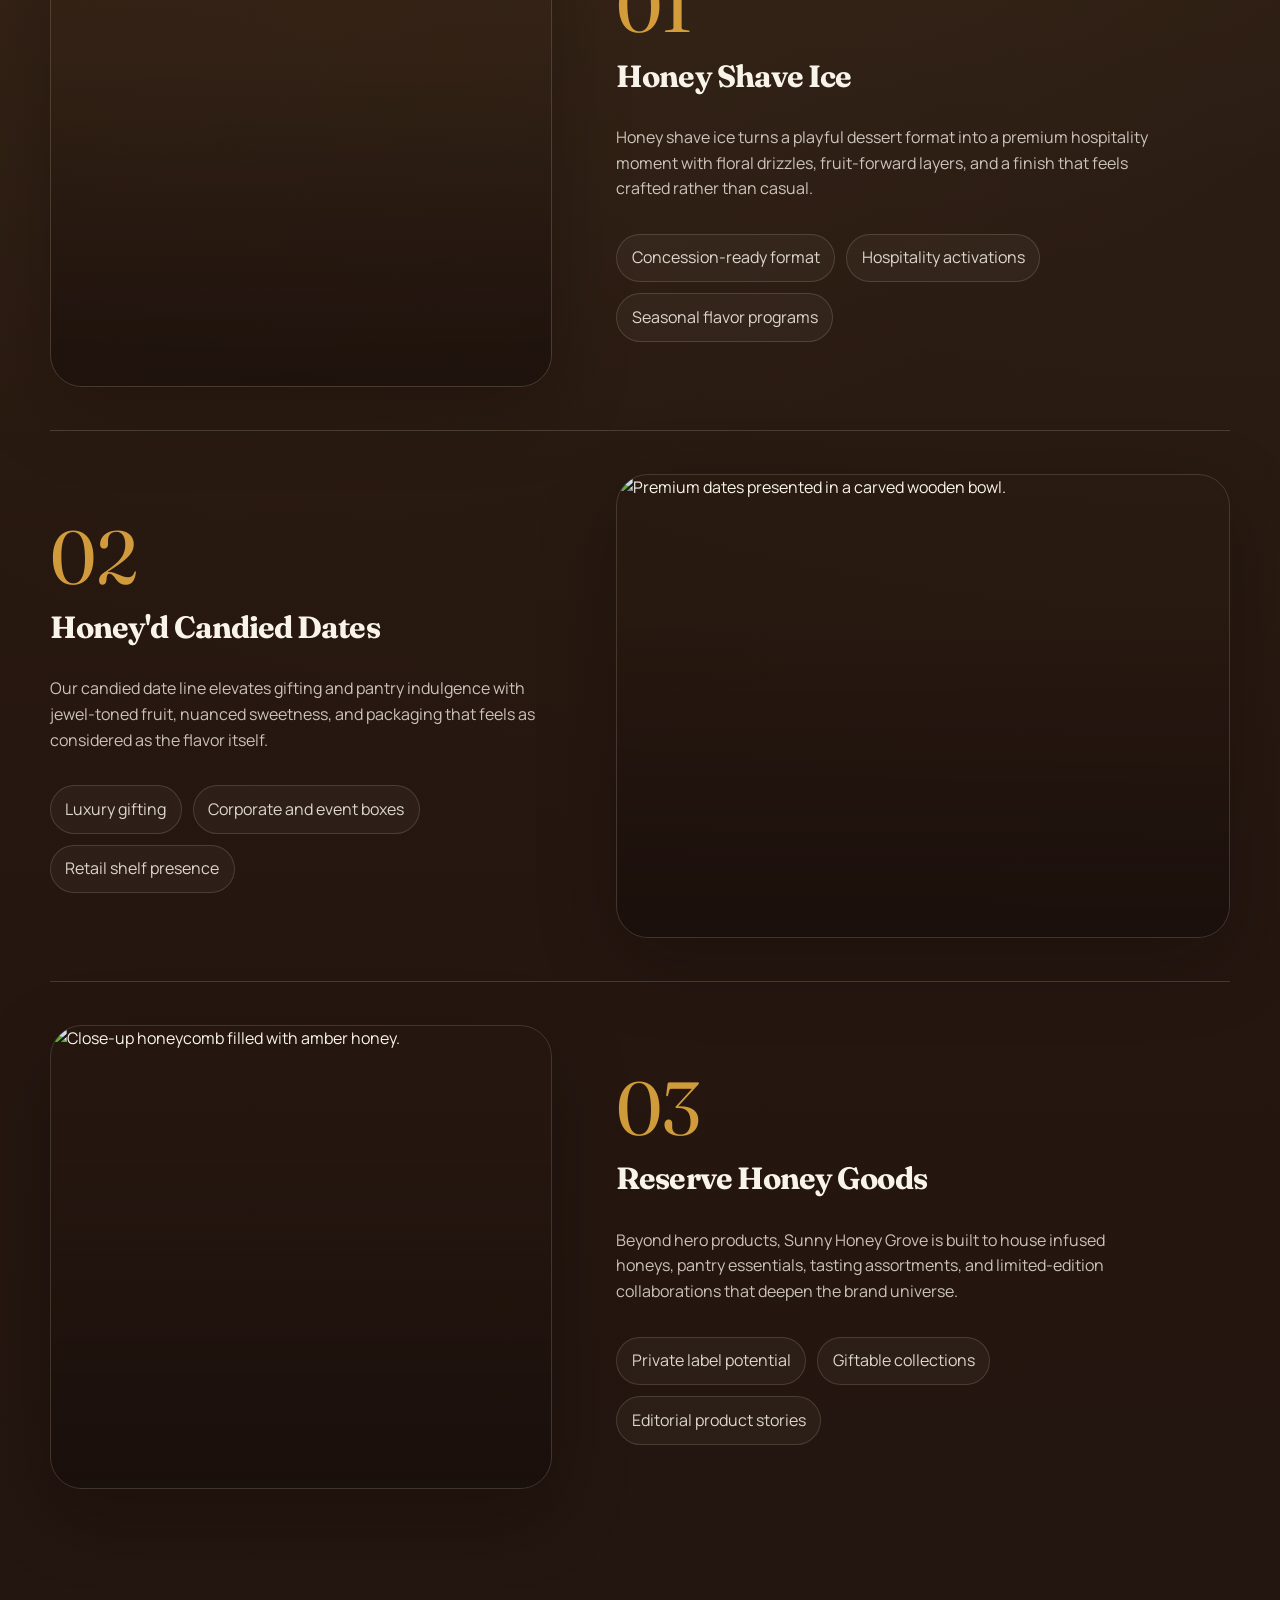
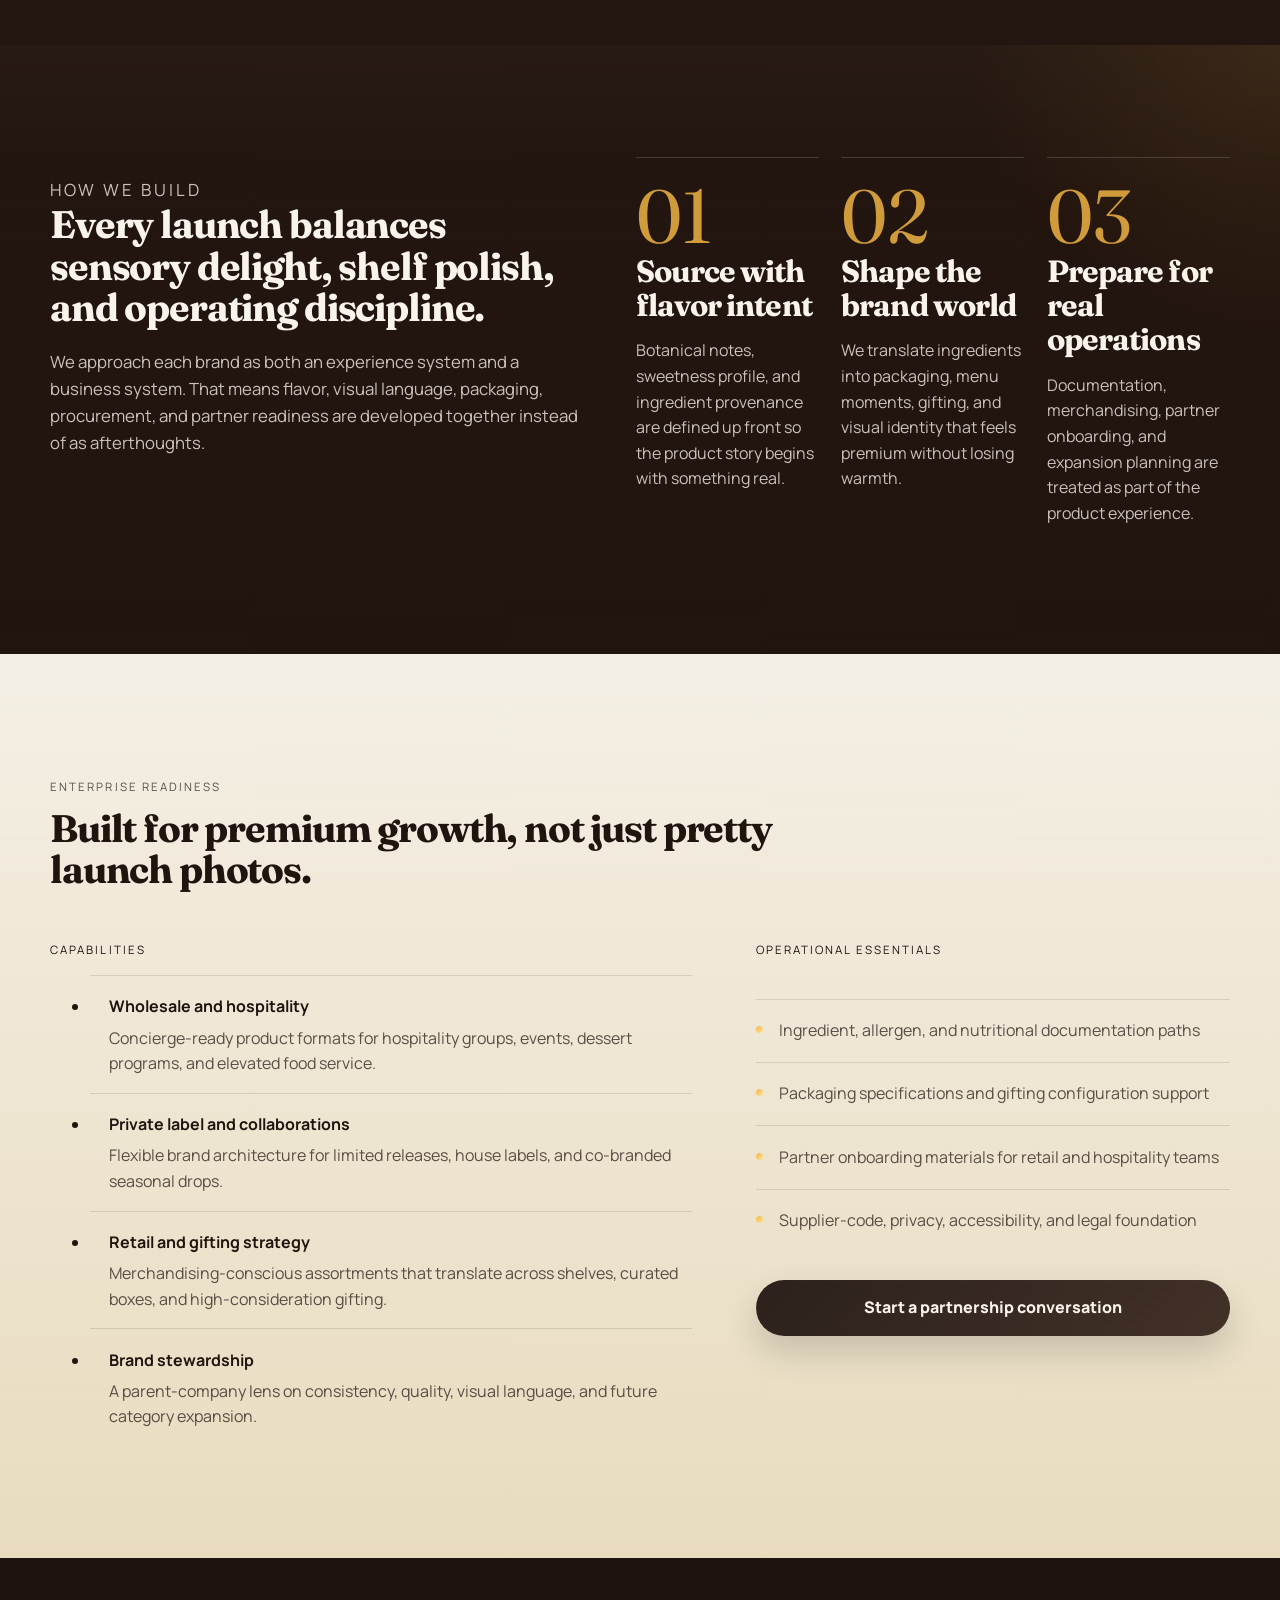
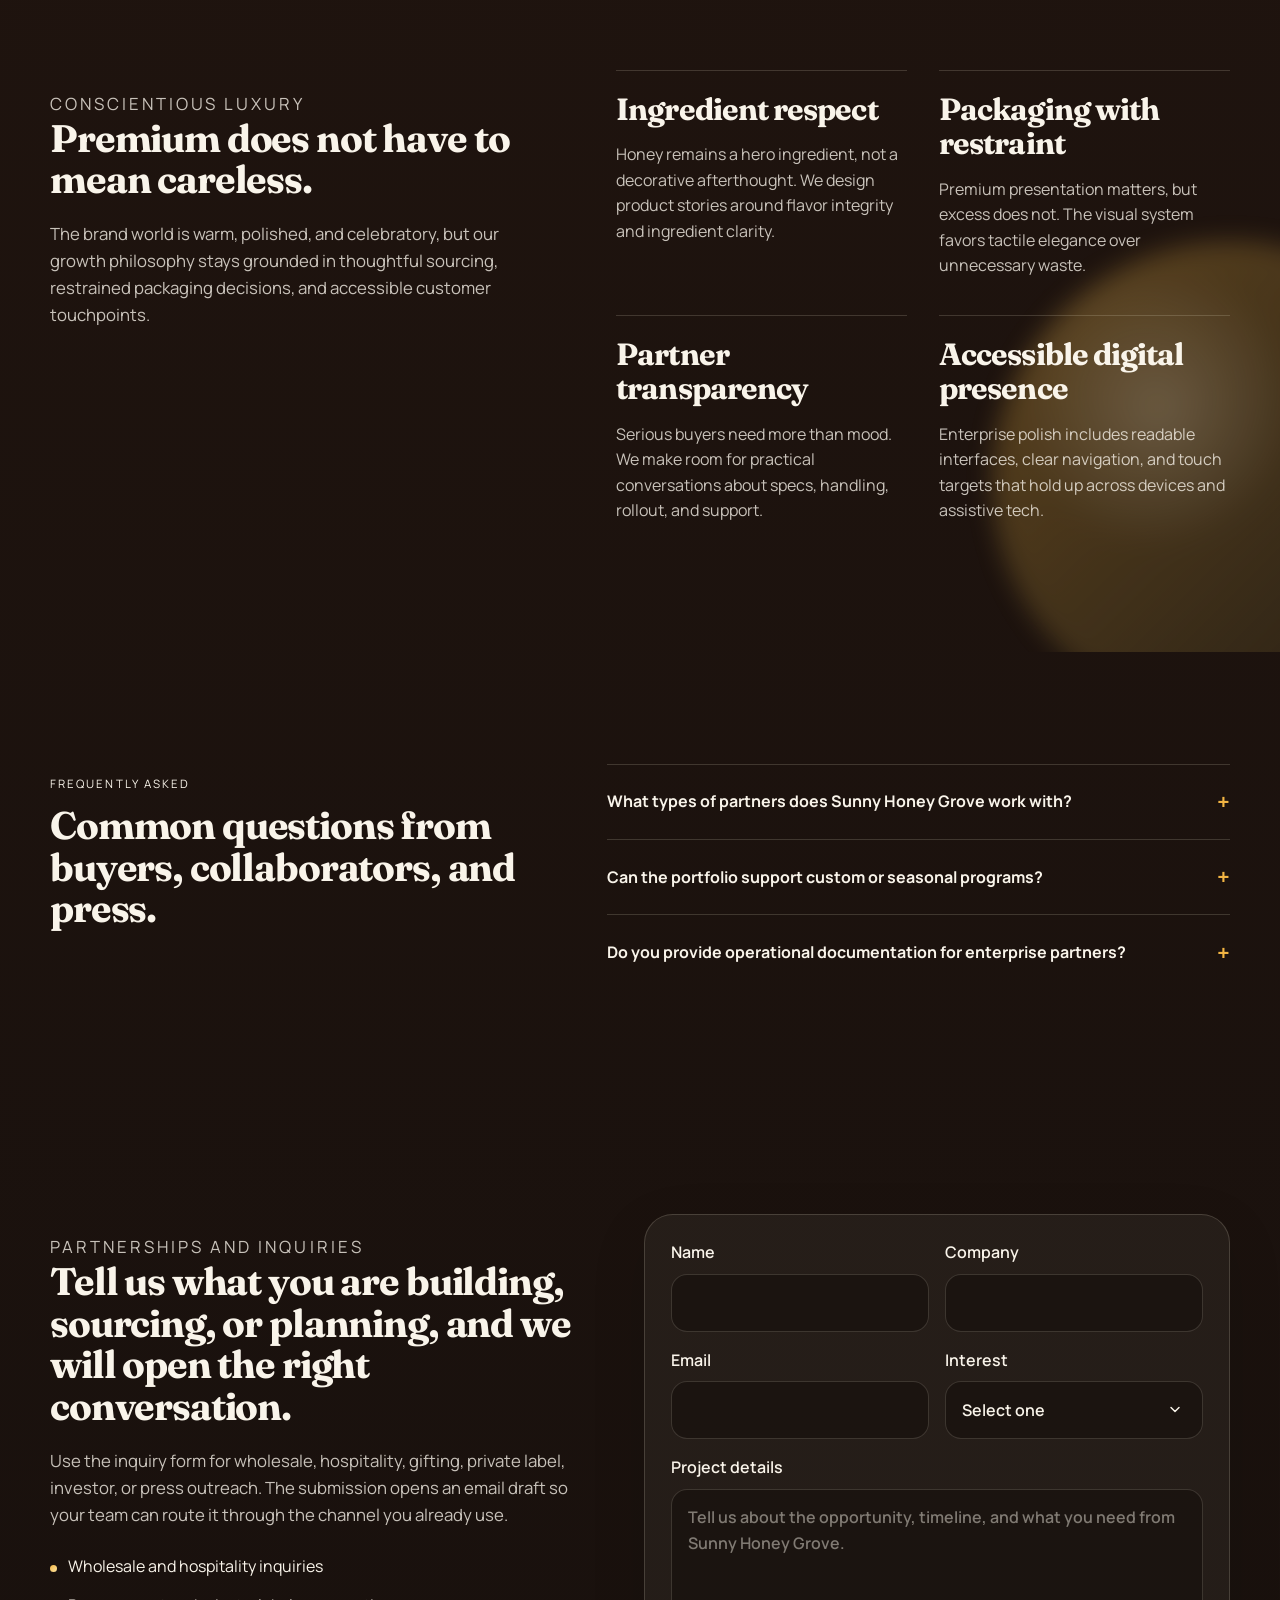
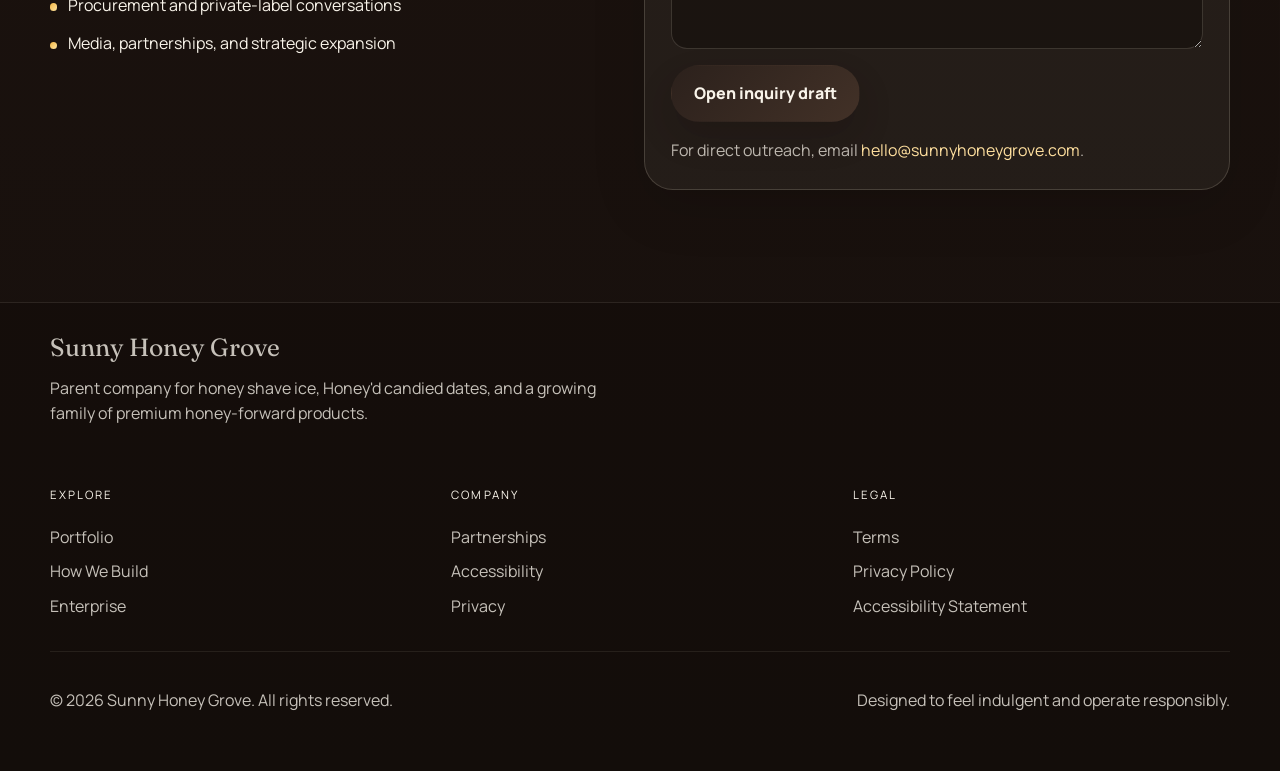
==== commit 3a16fe1f: "Revamp header/nav, responsive menu, and styles Refactor site header and navigation across pages and " ====
--- a/index.html
+++ b/index.html
@@ -35,25 +35,41 @@
 
     <header class="site-header">
       <div class="header-shell">
-        <a class="brandmark" href="#top" aria-label="Sunny Honey Grove home">
-          <span class="brandmark-name">Sunny Honey Grove</span>
-        </a>
-
         <button
           class="menu-toggle"
           type="button"
           aria-expanded="false"
           aria-controls="site-nav"
         >
-          Menu
+          <span class="sr-only">Toggle navigation</span>
+          <span class="menu-toggle-lines" aria-hidden="true"></span>
         </button>
 
+        <a class="brandmark" href="#top" aria-label="Sunny Honey Grove home">
+          <span class="brandmark-overline">Sunny Honey</span>
+          <span class="brandmark-name">Grove</span>
+        </a>
+
         <nav class="site-nav" id="site-nav" aria-label="Primary navigation">
-          <a href="#portfolio">Portfolio</a>
-          <a href="#story">How We Build</a>
-          <a href="#enterprise">Enterprise</a>
-          <a href="#contact" class="nav-cta">Partner With Us</a>
+          <ul class="site-nav-list">
+            <li class="nav-item nav-item-has-submenu">
+              <a href="#portfolio">Brands</a>
+              <ul class="submenu">
+                <li><a href="#honey-shave-ice">Honey Shave Ice</a></li>
+                <li><a href="#honeyd-dates">Honey'd Dates</a></li>
+                <li><a href="#reserve-honey-goods">Reserve Goods</a></li>
+              </ul>
+            </li>
+            <li class="nav-item"><a href="#story">How We Build</a></li>
+            <li class="nav-item"><a href="#enterprise">Enterprise</a></li>
+            <li class="nav-item"><a href="#contact">Contact</a></li>
+          </ul>
         </nav>
+
+        <a class="nav-utility" href="#contact" aria-label="Request the brand deck">
+          <span class="nav-utility-badge">GO</span>
+          <span class="nav-utility-label">Deck</span>
+        </a>
       </div>
     </header>
 
@@ -87,31 +103,6 @@
               <li>Investor, procurement, and press inquiries</li>
             </ul>
           </div>
-
-          <div class="hero-visual reveal" data-reveal="scale" data-parallax>
-            <figure class="hero-portrait">
-              <img
-                src="https://images.unsplash.com/photo-1768204042188-f5a337e61ca5?auto=format&fit=crop&fm=jpg&ixlib=rb-4.1.0&q=80&w=1600"
-                alt="Strawberry shave ice topped with whipped cream and fresh strawberries."
-              />
-              <figcaption>Honey Shave Ice</figcaption>
-            </figure>
-
-            <figure class="hero-orb hero-orb-dates">
-              <img
-                src="https://images.unsplash.com/photo-1648288725055-5ba4063355b9?auto=format&fit=crop&fm=jpg&ixlib=rb-4.1.0&q=80&w=1200"
-                alt="Premium dates styled in a wooden bowl on soft dark fabric."
-              />
-              <figcaption>Honey'd Dates</figcaption>
-            </figure>
-
-            <figure class="hero-orb hero-orb-comb">
-              <img
-                src="https://images.unsplash.com/photo-1642067958050-bfba120a57e2?auto=format&fit=crop&fm=jpg&ixlib=rb-4.1.0&q=80&w=1200"
-                alt="Honeycomb cells filled with golden honey."
-              />
-            </figure>
-          </div>
         </div>
       </section>
 
@@ -144,7 +135,11 @@
           </div>
 
           <div class="portfolio-list">
-            <article class="portfolio-row reveal" data-reveal="up">
+            <article
+              class="portfolio-row reveal"
+              id="honey-shave-ice"
+              data-reveal="up"
+            >
               <div class="portfolio-media">
                 <img
                   src="https://images.unsplash.com/photo-1768204042188-f5a337e61ca5?auto=format&fit=crop&fm=jpg&ixlib=rb-4.1.0&q=80&w=1400"
@@ -168,7 +163,11 @@
               </div>
             </article>
 
-            <article class="portfolio-row portfolio-row-reverse reveal" data-reveal="up">
+            <article
+              class="portfolio-row portfolio-row-reverse reveal"
+              id="honeyd-dates"
+              data-reveal="up"
+            >
               <div class="portfolio-media">
                 <img
                   src="https://images.unsplash.com/photo-1648288725055-5ba4063355b9?auto=format&fit=crop&fm=jpg&ixlib=rb-4.1.0&q=80&w=1400"
@@ -192,7 +191,11 @@
               </div>
             </article>
 
-            <article class="portfolio-row reveal" data-reveal="up">
+            <article
+              class="portfolio-row reveal"
+              id="reserve-honey-goods"
+              data-reveal="up"
+            >
               <div class="portfolio-media">
                 <img
                   src="https://images.unsplash.com/photo-1642067958050-bfba120a57e2?auto=format&fit=crop&fm=jpg&ixlib=rb-4.1.0&q=80&w=1400"
--- a/styles.css
+++ b/styles.css
@@ -65,49 +65,59 @@
   font: inherit;
 }
 
+.sr-only {
+  position: absolute;
+  width: 1px;
+  height: 1px;
+  padding: 0;
+  margin: -1px;
+  overflow: hidden;
+  clip: rect(0, 0, 0, 0);
+  white-space: nowrap;
+  border: 0;
+}
+
 .topline {
   position: relative;
   z-index: 20;
-  padding: 0.85rem 1rem;
+  padding: 0.82rem 1rem;
   text-align: center;
   font-size: 0.75rem;
   letter-spacing: 0.18em;
   text-transform: uppercase;
-  color: rgba(249, 244, 234, 0.78);
-  border-bottom: 1px solid rgba(255, 244, 221, 0.08);
-  background: rgba(13, 9, 8, 0.3);
-  backdrop-filter: blur(16px);
+  color: rgba(255, 248, 237, 0.9);
+  border-bottom: 1px solid rgba(79, 43, 19, 0.18);
+  background: linear-gradient(90deg, #b6642c 0%, #d98631 100%);
 }
 
 .site-header {
   position: sticky;
   top: 0;
   z-index: 50;
-  padding: 1rem 0 0;
 }
 
 .header-shell {
-  width: min(1280px, calc(100vw - 1.5rem));
-  margin: 0 auto;
-  padding: 0.85rem 1rem;
+  position: relative;
+  width: 100%;
+  min-height: 5.45rem;
+  padding: 1rem clamp(1rem, 2vw, 2rem);
   display: flex;
   align-items: center;
-  justify-content: space-between;
-  gap: 1rem;
-  border: 1px solid rgba(255, 244, 221, 0.12);
-  border-radius: 999px;
-  background: rgba(27, 18, 13, 0.7);
-  backdrop-filter: blur(18px);
-  box-shadow: 0 10px 40px rgba(0, 0, 0, 0.2);
+  gap: 1.2rem;
+  background: linear-gradient(180deg, #f7db5e 0%, #edc84a 100%);
+  color: var(--ink);
+  border-bottom: 1px solid rgba(32, 20, 15, 0.14);
+  box-shadow: 0 14px 34px rgba(15, 8, 4, 0.12);
 }
 
 .brandmark {
-  display: inline-flex;
-  align-items: center;
-  min-height: 2.8rem;
-  padding-left: 0.45rem;
-}
-
+  display: grid;
+  gap: 0.16rem;
+  line-height: 1;
+  color: var(--ink);
+}
+
+.brandmark-overline,
 .section-kicker,
 .column-label,
 .footer-label {
@@ -116,65 +126,210 @@
   text-transform: uppercase;
 }
 
+.brandmark-overline {
+  font-weight: 800;
+  color: rgba(32, 20, 15, 0.72);
+}
+
 .brandmark-name {
   font-family: "Fraunces", serif;
-  font-size: clamp(1.28rem, 1.04rem + 0.45vw, 1.58rem);
+  font-size: clamp(1.44rem, 1.16rem + 0.72vw, 2rem);
   font-weight: 600;
   line-height: 1;
   white-space: nowrap;
+  letter-spacing: -0.04em;
 }
 
 .site-nav {
+  margin-left: auto;
+}
+
+.site-nav-list,
+.submenu {
+  list-style: none;
+  margin: 0;
+  padding: 0;
+}
+
+.site-nav-list {
   display: flex;
   align-items: center;
-  gap: 1.5rem;
-  font-size: 0.95rem;
-  color: rgba(249, 244, 234, 0.88);
-}
-
-.site-nav a {
+  gap: 0.35rem;
+}
+
+.nav-item {
   position: relative;
 }
 
-.site-nav a::after {
+.nav-item > a {
+  display: inline-flex;
+  align-items: center;
+  gap: 0.55rem;
+  padding: 0.86rem 0.95rem;
+  border-radius: 999px;
+  font-size: 0.78rem;
+  letter-spacing: 0.16em;
+  font-weight: 800;
+  text-transform: uppercase;
+  color: var(--ink);
+  transition:
+    background-color 180ms ease,
+    color 180ms ease,
+    transform 180ms ease;
+}
+
+.nav-item > a:hover,
+.nav-item > a:focus-visible {
+  background: rgba(255, 247, 222, 0.52);
+  transform: translateY(-1px);
+}
+
+.nav-item-has-submenu > a::after {
+  content: "";
+  width: 0.42rem;
+  height: 0.42rem;
+  margin-top: -0.16rem;
+  border-right: 2px solid currentColor;
+  border-bottom: 2px solid currentColor;
+  transform: rotate(45deg);
+}
+
+.submenu {
+  position: absolute;
+  top: calc(100% + 0.45rem);
+  left: 50%;
+  min-width: 14rem;
+  padding: 0.35rem;
+  border: 1px solid rgba(32, 20, 15, 0.12);
+  border-radius: 1rem;
+  background: #fff7e2;
+  box-shadow: 0 18px 44px rgba(32, 20, 15, 0.16);
+  opacity: 0;
+  visibility: hidden;
+  pointer-events: none;
+  transform: translate(-50%, 0.5rem);
+  transition:
+    opacity 180ms ease,
+    transform 180ms ease,
+    visibility 180ms ease;
+}
+
+.submenu li + li {
+  margin-top: 0.14rem;
+}
+
+.submenu a {
+  display: block;
+  padding: 0.82rem 1rem;
+  border-radius: 0.75rem;
+  font-size: 0.72rem;
+  letter-spacing: 0.14em;
+  font-weight: 800;
+  text-transform: uppercase;
+  color: var(--ink);
+  transition: background-color 180ms ease;
+}
+
+.submenu a:hover,
+.submenu a:focus-visible {
+  background: rgba(247, 219, 94, 0.38);
+}
+
+.nav-item-has-submenu:hover .submenu,
+.nav-item-has-submenu:focus-within .submenu {
+  opacity: 1;
+  visibility: visible;
+  pointer-events: auto;
+  transform: translate(-50%, 0);
+}
+
+.nav-utility {
+  display: grid;
+  justify-items: center;
+  gap: 0.28rem;
+  margin-left: 0.45rem;
+  color: var(--ink);
+  text-transform: uppercase;
+}
+
+.nav-utility-badge {
+  display: grid;
+  place-items: center;
+  width: 2.55rem;
+  aspect-ratio: 1;
+  border-radius: 999px;
+  background: rgba(32, 20, 15, 0.96);
+  color: var(--cream);
+  font-size: 0.7rem;
+  font-weight: 800;
+  letter-spacing: 0.16em;
+  box-shadow: 0 12px 24px rgba(32, 20, 15, 0.18);
+}
+
+.nav-utility-label {
+  font-size: 0.58rem;
+  font-weight: 800;
+  letter-spacing: 0.22em;
+}
+
+.menu-toggle {
+  display: none;
+  align-items: center;
+  justify-content: center;
+  width: 3rem;
+  aspect-ratio: 1;
+  padding: 0;
+  border: 1px solid rgba(32, 20, 15, 0.14);
+  border-radius: 999px;
+  color: var(--ink);
+  background: rgba(255, 247, 222, 0.38);
+}
+
+.menu-toggle-lines,
+.menu-toggle-lines::before,
+.menu-toggle-lines::after {
+  display: block;
+  width: 1.15rem;
+  height: 2px;
+  border-radius: 999px;
+  background: currentColor;
+  transition:
+    transform 180ms ease,
+    opacity 180ms ease,
+    top 180ms ease;
+}
+
+.menu-toggle-lines {
+  position: relative;
+}
+
+.menu-toggle-lines::before,
+.menu-toggle-lines::after {
   content: "";
   position: absolute;
   left: 0;
-  bottom: -0.4rem;
-  width: 100%;
-  height: 1px;
-  background: currentColor;
-  opacity: 0;
-  transform: scaleX(0.7);
-  transform-origin: left;
-  transition: opacity 180ms ease, transform 180ms ease;
-}
-
-.site-nav a:hover::after,
-.site-nav a:focus-visible::after {
-  opacity: 1;
-  transform: scaleX(1);
-}
-
-.nav-cta {
-  padding: 0.8rem 1.1rem;
-  border-radius: 999px;
-  background: linear-gradient(135deg, var(--honey), #f7c96a);
-  color: var(--ink);
-  font-weight: 700;
-}
-
-.nav-cta::after {
-  display: none;
-}
-
-.menu-toggle {
-  display: none;
-  border: 0;
-  border-radius: 999px;
-  padding: 0.8rem 1rem;
-  color: var(--cream);
-  background: rgba(255, 244, 221, 0.08);
+}
+
+.menu-toggle-lines::before {
+  top: -0.35rem;
+}
+
+.menu-toggle-lines::after {
+  top: 0.35rem;
+}
+
+.menu-toggle.is-open .menu-toggle-lines {
+  background: transparent;
+}
+
+.menu-toggle.is-open .menu-toggle-lines::before {
+  top: 0;
+  transform: rotate(45deg);
+}
+
+.menu-toggle.is-open .menu-toggle-lines::after {
+  top: 0;
+  transform: rotate(-45deg);
 }
 
 .button {
@@ -216,9 +371,8 @@
 .hero {
   position: relative;
   overflow: clip;
-  min-height: calc(100svh - 5.5rem);
-  margin-top: -5.4rem;
-  padding: 8.75rem 0 4.5rem;
+  min-height: calc(100svh - 8.8rem);
+  padding: 4.9rem 0 4.5rem;
 }
 
 .hero::before {
@@ -256,14 +410,10 @@
 .hero-shell {
   position: relative;
   z-index: 1;
-  display: grid;
-  grid-template-columns: minmax(0, 1fr) minmax(360px, 0.95fr);
-  gap: clamp(2.5rem, 6vw, 5.5rem);
-  align-items: end;
 }
 
 .hero-copy {
-  max-width: 39rem;
+  max-width: 62rem;
 }
 
 .hero-brand {
@@ -288,6 +438,10 @@
   letter-spacing: -0.03em;
 }
 
+.hero h1 {
+  max-width: 58rem;
+}
+
 .hero-text,
 .intro-copy,
 .story-copy p,
@@ -298,6 +452,10 @@
   max-width: 38rem;
   font-size: 1.05rem;
   color: rgba(249, 244, 234, 0.78);
+}
+
+.hero-text {
+  max-width: 52rem;
 }
 
 .hero-actions {
@@ -342,27 +500,6 @@
   background: linear-gradient(135deg, var(--honey), #ffe5a1);
 }
 
-.hero-visual {
-  position: relative;
-  min-height: min(44rem, 72vh);
-  padding-left: clamp(1rem, 5vw, 4rem);
-}
-
-.hero-portrait,
-.hero-orb {
-  position: absolute;
-  overflow: hidden;
-  box-shadow: var(--shadow);
-}
-
-.hero-portrait {
-  inset: 0 0 0 auto;
-  width: min(100%, 32rem);
-  border-radius: 46% 46% 1.75rem 1.75rem / 24% 24% 1.75rem 1.75rem;
-  border: 1px solid rgba(255, 244, 221, 0.14);
-}
-
-.hero-portrait::after,
 .portfolio-media::after {
   content: "";
   position: absolute;
@@ -370,65 +507,9 @@
   background: linear-gradient(180deg, transparent 30%, rgba(17, 10, 8, 0.5));
 }
 
-.hero-portrait img,
-.hero-orb img,
 .portfolio-media img {
   height: 100%;
   object-fit: cover;
-}
-
-.hero-portrait figcaption,
-.hero-orb figcaption {
-  position: absolute;
-  left: 1rem;
-  bottom: 1rem;
-  z-index: 1;
-  padding: 0.55rem 0.85rem;
-  border-radius: 999px;
-  background: rgba(24, 15, 10, 0.72);
-  backdrop-filter: blur(12px);
-  font-size: 0.8rem;
-  letter-spacing: 0.14em;
-  text-transform: uppercase;
-}
-
-.hero-portrait figcaption {
-  left: auto;
-  right: 1rem;
-}
-
-.hero-orb {
-  border: 1px solid rgba(255, 244, 221, 0.14);
-}
-
-.hero-orb-dates {
-  left: 0;
-  bottom: 1.25rem;
-  width: min(36vw, 15rem);
-  aspect-ratio: 1;
-  border-radius: 50%;
-  animation: float 9s ease-in-out infinite;
-}
-
-.hero-orb-dates figcaption {
-  left: 50%;
-  bottom: 0.85rem;
-  max-width: calc(100% - 1.35rem);
-  padding: 0.45rem 0.7rem;
-  transform: translateX(-50%);
-  font-size: 0.68rem;
-  letter-spacing: 0.12em;
-  text-align: center;
-  white-space: nowrap;
-}
-
-.hero-orb-comb {
-  top: 1.2rem;
-  right: min(28vw, 20rem);
-  width: min(28vw, 9rem);
-  aspect-ratio: 0.9;
-  border-radius: 1.7rem;
-  animation: float 11s ease-in-out infinite reverse;
 }
 
 .section {
@@ -790,6 +871,7 @@
 .menu-toggle:focus-visible,
 .button:focus-visible,
 .site-nav a:focus-visible,
+.nav-utility:focus-visible,
 .footer-group a:focus-visible {
   outline: 2px solid rgba(242, 181, 68, 0.86);
   outline-offset: 2px;
@@ -863,21 +945,8 @@
     linear-gradient(180deg, #fbf6ed 0%, #efe0c0 100%);
 }
 
-.legal-page .topline,
 .legal-page .header-shell {
-  color: var(--ink);
-  background: rgba(255, 248, 237, 0.82);
-  border-color: rgba(32, 20, 15, 0.1);
-}
-
-.legal-page .site-nav,
-.legal-page .footer-label {
-  color: rgba(32, 20, 15, 0.68);
-}
-
-.legal-page .menu-toggle {
-  color: var(--ink);
-  background: rgba(32, 20, 15, 0.05);
+  box-shadow: 0 14px 32px rgba(32, 20, 15, 0.1);
 }
 
 .legal-page .button-ghost {
@@ -885,8 +954,12 @@
   border-color: rgba(32, 20, 15, 0.14);
 }
 
+.legal-page .footer-label {
+  color: rgba(32, 20, 15, 0.68);
+}
+
 .legal-main {
-  padding: 7rem 0 4.5rem;
+  padding: 5rem 0 4.5rem;
 }
 
 .legal-hero {
@@ -927,23 +1000,9 @@
     transform 700ms ease;
 }
 
-.reveal[data-reveal="scale"] {
-  transform: translateY(20px) scale(0.96);
-}
-
 .reveal.is-visible {
   opacity: 1;
   transform: translateY(0) scale(1);
-}
-
-@keyframes float {
-  0%,
-  100% {
-    transform: translateY(0);
-  }
-  50% {
-    transform: translateY(-10px);
-  }
 }
 
 @media (max-width: 1024px) {
@@ -963,67 +1022,105 @@
   }
 
   .hero {
-    margin-top: -5.2rem;
-    padding-top: 8.25rem;
-  }
-
-  .hero-visual {
-    min-height: 34rem;
-    padding-left: 0;
-  }
-
-  .hero-portrait {
-    right: auto;
-    left: 50%;
-    transform: translateX(-50%);
-    width: min(100%, 31rem);
-  }
-
-  .hero-orb-dates {
-    left: 0.5rem;
-  }
-
-  .hero-orb-comb {
-    right: 0.5rem;
+    min-height: auto;
+    padding-top: 4.4rem;
   }
 }
 
 @media (max-width: 820px) {
-  .site-header {
-    padding-top: 0.7rem;
-  }
-
   .header-shell {
-    border-radius: 1.45rem;
+    min-height: 4.95rem;
+    padding: 0.8rem 1rem;
   }
 
   .menu-toggle {
     display: inline-flex;
   }
 
+  .brandmark {
+    position: absolute;
+    top: 50%;
+    left: 50%;
+    text-align: center;
+    transform: translate(-50%, -50%);
+  }
+
+  .brandmark-overline {
+    font-size: 0.54rem;
+  }
+
+  .brandmark-name {
+    font-size: 1.16rem;
+  }
+
   .site-nav {
     position: absolute;
-    top: calc(100% + 0.75rem);
+    top: calc(100% - 1px);
+    left: 0;
     right: 0;
-    width: min(18rem, calc(100vw - 1.5rem));
-    padding: 1rem;
-    display: none;
+    margin-left: 0;
+    padding: 1rem 1rem 1.15rem;
+    background: linear-gradient(180deg, #f7db5e 0%, #edc84a 100%);
+    border-bottom: 1px solid rgba(32, 20, 15, 0.14);
+    box-shadow: 0 24px 38px rgba(15, 8, 4, 0.16);
+    opacity: 0;
+    visibility: hidden;
+    pointer-events: none;
+    transform: translateY(-0.35rem);
+    transition:
+      opacity 180ms ease,
+      transform 180ms ease,
+      visibility 180ms ease;
+  }
+
+  .site-nav-list {
     flex-direction: column;
     align-items: stretch;
-    gap: 0.85rem;
-    border: 1px solid rgba(255, 244, 221, 0.12);
-    border-radius: 1.3rem;
-    background: rgba(27, 18, 13, 0.94);
-    box-shadow: 0 18px 45px rgba(0, 0, 0, 0.22);
-  }
-
-  .legal-page .site-nav {
-    background: rgba(255, 250, 242, 0.96);
-    border-color: rgba(32, 20, 15, 0.1);
+    gap: 0.1rem;
+  }
+
+  .nav-item > a {
+    justify-content: space-between;
+    padding: 0.9rem 0;
+    border-bottom: 1px solid rgba(32, 20, 15, 0.12);
+    border-radius: 0;
+  }
+
+  .submenu {
+    position: static;
+    min-width: 0;
+    margin-top: 0.15rem;
+    padding: 0 0 0 0.95rem;
+    border: 0;
+    border-radius: 0;
+    background: transparent;
+    box-shadow: none;
+    opacity: 1;
+    visibility: visible;
+    pointer-events: auto;
+    transform: none;
+  }
+
+  .submenu a {
+    padding: 0.72rem 0;
+    border-radius: 0;
+    font-size: 0.68rem;
+    color: rgba(32, 20, 15, 0.76);
   }
 
   .site-nav.open {
-    display: flex;
+    opacity: 1;
+    visibility: visible;
+    pointer-events: auto;
+    transform: translateY(0);
+  }
+
+  .nav-utility {
+    margin-left: auto;
+  }
+
+  .nav-utility-label {
+    display: none;
   }
 
   .hero-links {
@@ -1060,18 +1157,8 @@
   }
 
   .hero {
-    padding-top: 7.7rem;
+    padding-top: 4rem;
     padding-bottom: 3.2rem;
-  }
-
-  .hero-shell {
-    position: relative;
-  }
-
-  .hero-copy {
-    position: relative;
-    z-index: 2;
-    padding-top: 11rem;
   }
 
   .hero-brand {
@@ -1089,59 +1176,30 @@
     font-size: clamp(1.7rem, 9vw, 2.2rem);
   }
 
-  .hero h1,
-  .hero-text {
-    max-width: 18rem;
-  }
-
-  .hero-visual {
-    position: absolute;
-    top: 0;
-    right: 0;
-    width: min(58vw, 14rem);
-    min-height: 15rem;
-    padding-left: 0;
-    z-index: 1;
-  }
-
-  .hero-portrait {
-    left: auto;
-    right: 0;
-    width: 100%;
-    height: 15rem;
-    transform: none;
-    opacity: 0.84;
-  }
-
-  .hero-orb-dates {
-    width: 6rem;
-    left: -0.35rem;
-    bottom: -0.35rem;
-  }
-
-  .hero-orb-comb {
-    width: 4.5rem;
-    top: -0.35rem;
-    right: -0.2rem;
-  }
-
-  .hero-portrait figcaption,
-  .hero-orb figcaption {
-    display: none;
-  }
-
   .contact-form {
     padding: 1.15rem;
   }
 
+  .header-shell {
+    min-height: 4.6rem;
+    padding-inline: 0.8rem;
+  }
+
+  .brandmark {
+    max-width: 10rem;
+  }
+
+  .nav-utility-badge {
+    width: 2.2rem;
+  }
+
   .form-actions {
     align-items: stretch;
   }
 
   .button,
   .button-dark,
-  .button-ghost,
-  .nav-cta {
+  .button-ghost {
     width: 100%;
   }
 }
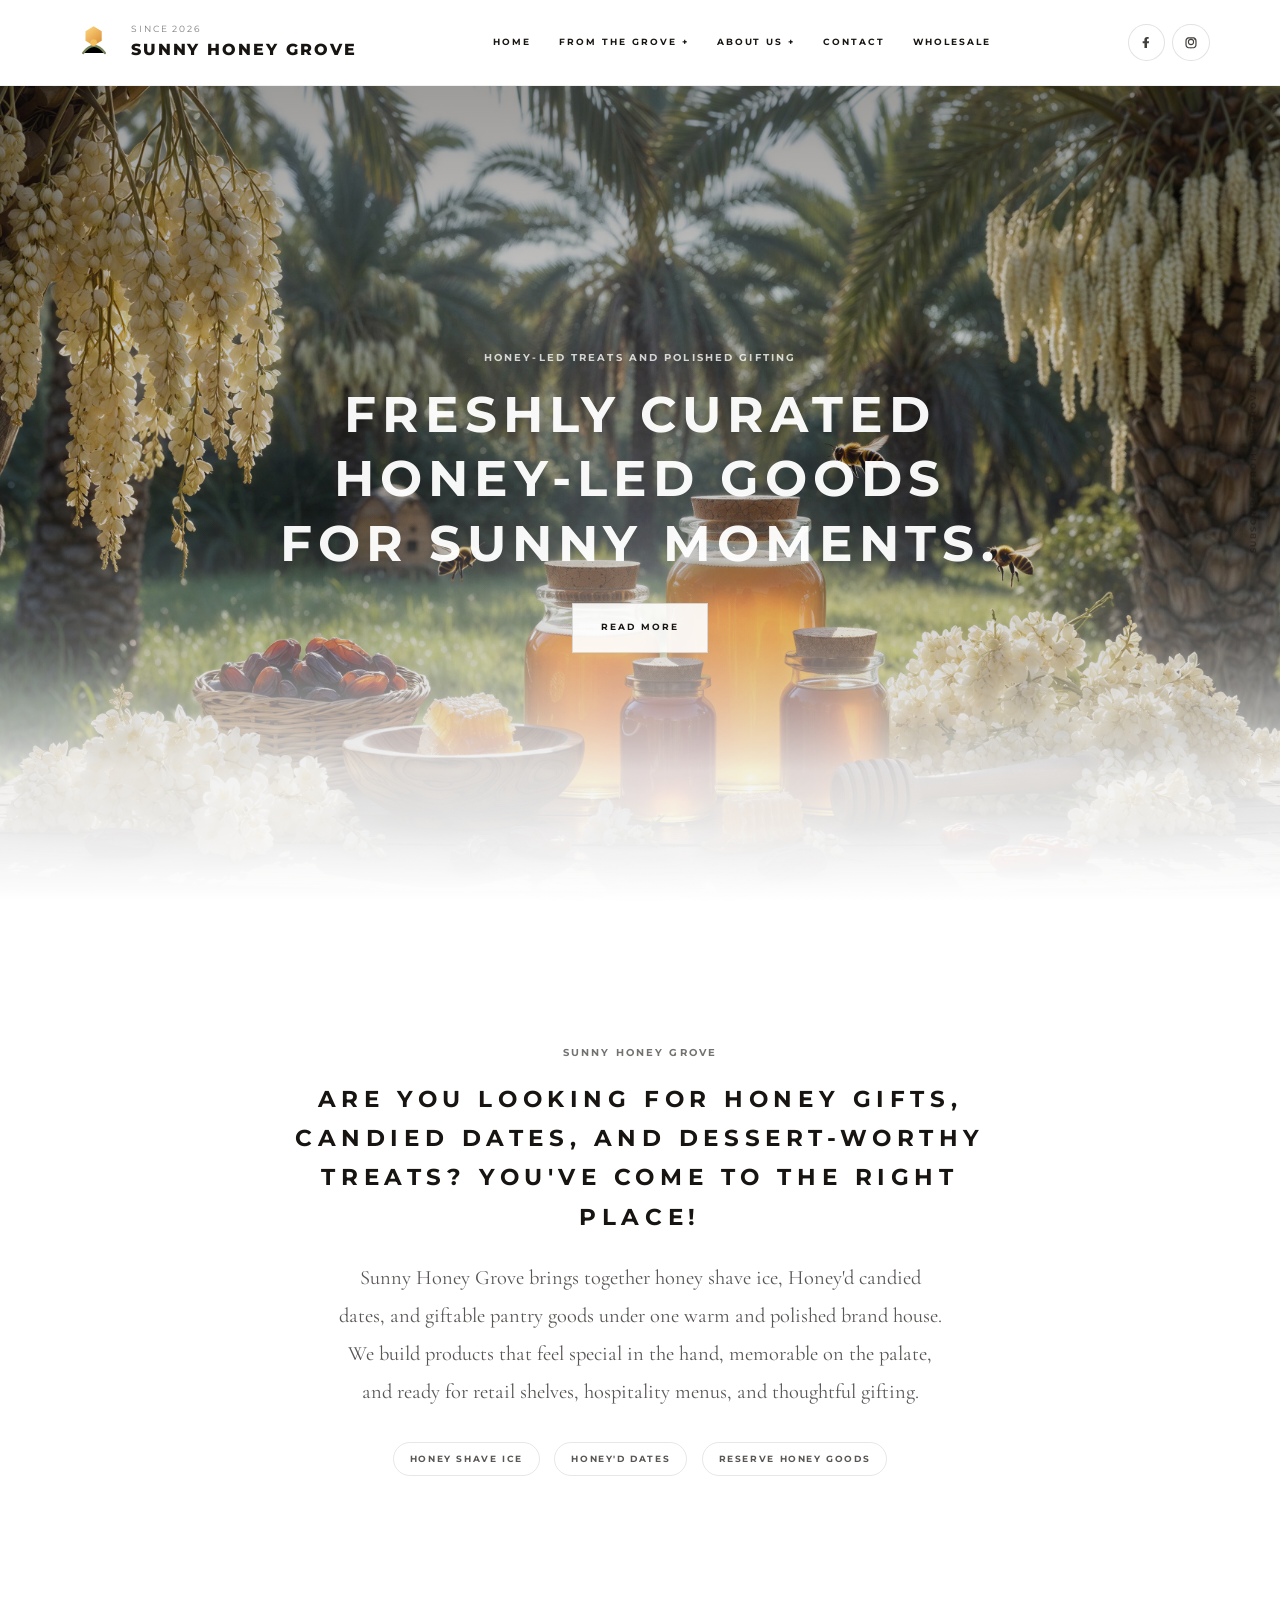
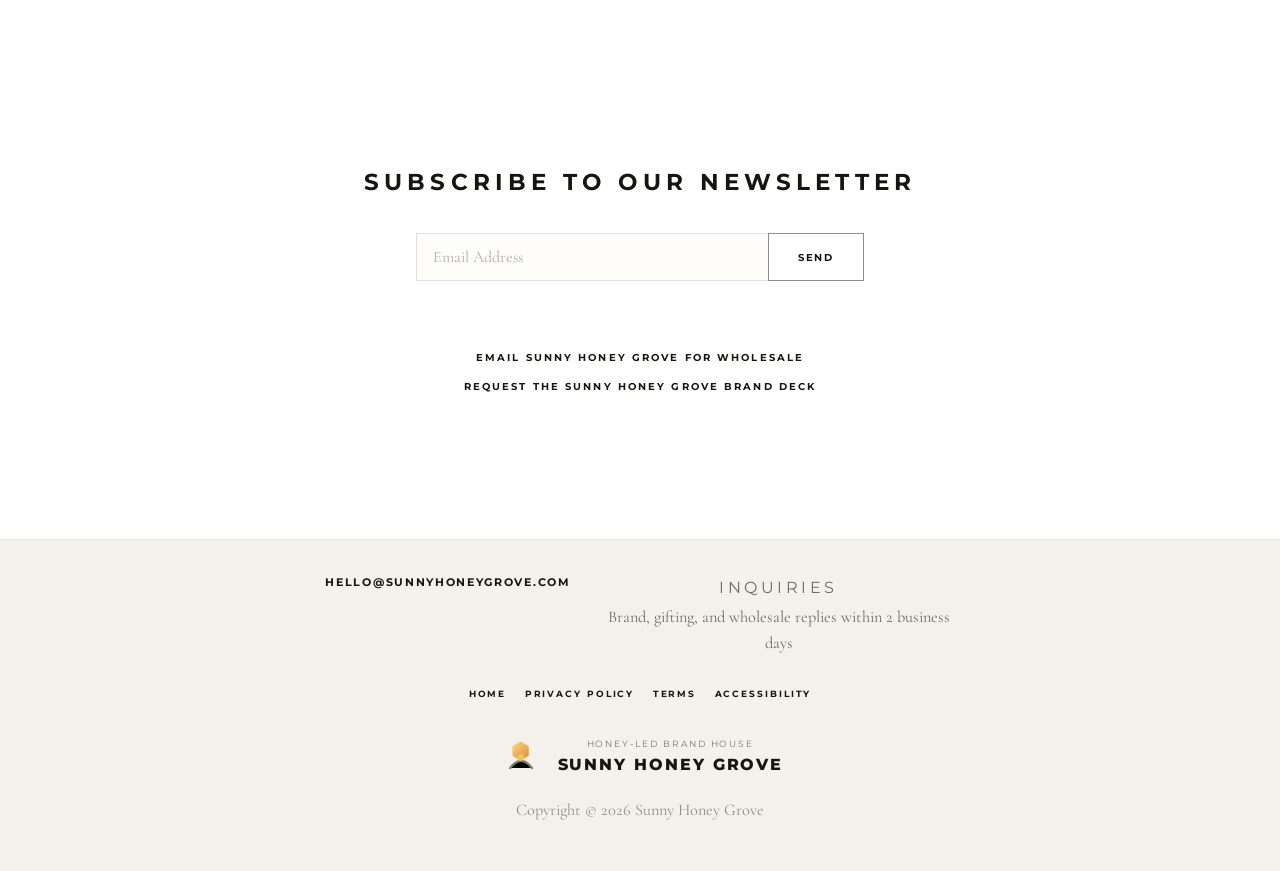
==== commit 54ca31ca: "Rebuild landing page and archive legacy homepage" ====
--- a/index.html
+++ b/index.html
@@ -3,38 +3,69 @@
   <head>
     <meta charset="UTF-8" />
     <meta name="viewport" content="width=device-width, initial-scale=1.0" />
-    <title>Sunny Honey Grove | Premium Honey-Led Brand House</title>
+    <title>Sunny Honey Grove | Honey-Led Goods and Gifting</title>
     <meta
       name="description"
-      content="Sunny Honey Grove is the parent company behind premium honey shave ice, Honey'd candied dates, and elevated honey-forward products built for retail, hospitality, and gifting."
-    />
-    <meta name="theme-color" content="#2d1a11" />
+      content="Sunny Honey Grove is a honey-led brand house for shave ice, candied dates, pantry gifts, and polished wholesale partnerships."
+    />
+    <meta name="theme-color" content="#f4f1ec" />
     <meta property="og:title" content="Sunny Honey Grove" />
     <meta
       property="og:description"
-      content="A premium honey-led parent company built for indulgence, gifting, and enterprise-ready growth."
+      content="Honey-led goods, gifting, and hospitality-ready products from Sunny Honey Grove."
     />
     <meta
       property="og:image"
-      content="https://images.unsplash.com/photo-1642067958050-bfba120a57e2?auto=format&fit=crop&fm=jpg&ixlib=rb-4.1.0&q=80&w=1600"
+      content="https://sunnyhoneygrove.com/upscale.webp"
     />
     <link rel="icon" href="favicon.svg" type="image/svg+xml" />
     <link rel="preconnect" href="https://fonts.googleapis.com" />
     <link rel="preconnect" href="https://fonts.gstatic.com" crossorigin />
     <link
-      href="https://fonts.googleapis.com/css2?family=Fraunces:opsz,wght@9..144,400;9..144,500;9..144,600;9..144,700&family=Manrope:wght@400;500;600;700;800&display=swap"
+      href="https://fonts.googleapis.com/css2?family=Cormorant+Garamond:wght@400;500;600;700&family=Montserrat:wght@400;500;600;700;800&display=swap"
       rel="stylesheet"
     />
-    <link rel="stylesheet" href="styles.css" />
-    <script src="script.js" defer></script>
+    <link rel="stylesheet" href="landing.css" />
+    <script src="landing.js" defer></script>
   </head>
-  <body class="home-page">
-    <div class="topline">
-      Honey-led brands for dessert, gifting, retail, and hospitality.
-    </div>
-
-    <header class="site-header">
+  <body class="landing-page">
+    <header class="site-header" id="top">
       <div class="header-shell">
+        <a class="site-logo" href="#top" aria-label="Sunny Honey Grove home">
+          <span class="logo-mark" aria-hidden="true">
+            <svg viewBox="0 0 64 64" role="presentation">
+              <path
+                d="M32 10 43 16.5V29.5L32 36 21 29.5V16.5L32 10Z"
+                fill="url(#logo-honey)"
+              />
+              <path
+                d="M18 46c4.5-6.4 9.4-9.6 14.6-9.6 5.2 0 10.1 3.2 14.6 9.6"
+                stroke="#76845b"
+                stroke-width="3.2"
+                stroke-linecap="round"
+              />
+              <circle cx="32" cy="32" r="4.6" fill="#f4bf5e" />
+              <defs>
+                <linearGradient
+                  id="logo-honey"
+                  x1="21"
+                  y1="10"
+                  x2="43"
+                  y2="36"
+                  gradientUnits="userSpaceOnUse"
+                >
+                  <stop stop-color="#ffd982" />
+                  <stop offset="1" stop-color="#d88930" />
+                </linearGradient>
+              </defs>
+            </svg>
+          </span>
+          <span class="logo-copy">
+            <span class="logo-overline">Since 2026</span>
+            <span class="logo-title">Sunny Honey Grove</span>
+          </span>
+        </a>
+
         <button
           class="menu-toggle"
           type="button"
@@ -42,495 +73,196 @@
           aria-controls="site-nav"
         >
           <span class="sr-only">Toggle navigation</span>
-          <span class="menu-toggle-lines" aria-hidden="true"></span>
+          <span class="menu-toggle-line" aria-hidden="true"></span>
         </button>
-
-        <a class="brandmark" href="#top" aria-label="Sunny Honey Grove home">
-          <span class="brandmark-overline">Sunny Honey</span>
-          <span class="brandmark-name">Grove</span>
-        </a>
 
         <nav class="site-nav" id="site-nav" aria-label="Primary navigation">
           <ul class="site-nav-list">
+            <li class="nav-item"><a href="#top">Home</a></li>
             <li class="nav-item nav-item-has-submenu">
-              <a href="#portfolio">Brands</a>
+              <a href="#portfolio">From the Grove +</a>
               <ul class="submenu">
-                <li><a href="#honey-shave-ice">Honey Shave Ice</a></li>
-                <li><a href="#honeyd-dates">Honey'd Dates</a></li>
-                <li><a href="#reserve-honey-goods">Reserve Goods</a></li>
+                <li><a href="#portfolio">Sweet Snacks</a></li>
+                <li><a href="#portfolio">Wellness</a></li>
+                <li><a href="#portfolio">Frozen Treats</a></li>
               </ul>
             </li>
-            <li class="nav-item"><a href="#story">How We Build</a></li>
-            <li class="nav-item"><a href="#enterprise">Enterprise</a></li>
+            <li class="nav-item nav-item-has-submenu">
+              <a href="#about">About us +</a>
+              <ul class="submenu">
+                <li><a href="#about">About Sunny Honey Grove</a></li>
+                <li><a href="#quality">Quality and sourcing</a></li>
+                <li><a href="#contact">Wholesale and gifting</a></li>
+              </ul>
+            </li>
             <li class="nav-item"><a href="#contact">Contact</a></li>
+            <li class="nav-item"><a href="#contact">Wholesale</a></li>
           </ul>
         </nav>
 
-        <a class="nav-utility" href="#contact" aria-label="Request the brand deck">
-          <span class="nav-utility-badge">GO</span>
-          <span class="nav-utility-label">Deck</span>
-        </a>
+        <div class="header-actions" aria-label="Social links">
+          <a
+            class="header-action header-action-icon"
+            href="https://www.facebook.com/"
+            target="_blank"
+            rel="noreferrer"
+            aria-label="Facebook"
+          >
+            <svg viewBox="0 0 24 24" aria-hidden="true">
+              <path
+                d="M13.5 21v-7.2h2.7l.4-3.1h-3.1V8.8c0-.9.2-1.5 1.5-1.5H16V4.5c-.3 0-1.3-.1-2.4-.1-2.4 0-4 1.5-4 4v2.3H7v3.1h2.7V21h3.8Z"
+                fill="currentColor"
+              />
+            </svg>
+          </a>
+          <a
+            class="header-action header-action-icon"
+            href="https://www.instagram.com/"
+            target="_blank"
+            rel="noreferrer"
+            aria-label="Instagram"
+          >
+            <svg viewBox="0 0 24 24" aria-hidden="true">
+              <path
+                d="M12 7.3A4.7 4.7 0 1 0 12 16.7A4.7 4.7 0 1 0 12 7.3Zm0 7.8A3.1 3.1 0 1 1 12 8.9A3.1 3.1 0 0 1 12 15.1Zm6-7.9a1.1 1.1 0 1 0 0 2.2a1.1 1.1 0 1 0 0-2.2Zm-6 12.6c-2 0-2.2 0-3-.1c-.8 0-1.2-.2-1.5-.3c-.4-.2-.7-.4-1-.7c-.3-.3-.5-.6-.7-1c-.1-.3-.3-.7-.3-1.5c0-.8-.1-1-.1-3s0-2.2.1-3c0-.8.2-1.2.3-1.5c.2-.4.4-.7.7-1c.3-.3.6-.5 1-.7c.3-.1.7-.3 1.5-.3c.8 0 1-.1 3-.1s2.2 0 3 .1c.8 0 1.2.2 1.5.3c.4.2.7.4 1 .7c.3.3.5.6.7 1c.1.3.3.7.3 1.5c0 .8.1 1 .1 3s0 2.2-.1 3c0 .8-.2 1.2-.3 1.5c-.2.4-.4.7-.7 1c-.3.3-.6.5-1 .7c-.3.1-.7.3-1.5.3c-.8 0-1 .1-3 .1Zm0-15c-2 0-2.3 0-3.1.1c-.9 0-1.6.2-2.1.4c-.6.2-1.1.6-1.6 1.1s-.8 1-1.1 1.6c-.2.5-.4 1.2-.4 2.1c0 .8-.1 1.1-.1 3.1s0 2.3.1 3.1c0 .9.2 1.6.4 2.1c.2.6.6 1.1 1.1 1.6s1 1 1.6 1.1c.5.2 1.2.4 2.1.4c.8 0 1.1.1 3.1.1s2.3 0 3.1-.1c.9 0 1.6-.2 2.1-.4c.6-.2 1.1-.6 1.6-1.1s1-1 1.1-1.6c.2-.5.4-1.2.4-2.1c0-.8.1-1.1.1-3.1s0-2.3-.1-3.1c0-.9-.2-1.6-.4-2.1c-.2-.6-.6-1.1-1.1-1.6s-1-1-1.6-1.1c-.5-.2-1.2-.4-2.1-.4c-.8 0-1.1-.1-3.1-.1Z"
+                fill="currentColor"
+              />
+            </svg>
+          </a>
+        </div>
       </div>
     </header>
 
-    <main id="top">
+    <nav class="page-rail" aria-label="Section navigation">
+      <a href="#top">Home</a>
+      <a href="#portfolio">From the Grove</a>
+      <a href="#newsletter">Subscribe</a>
+    </nav>
+
+    <main>
       <section class="hero">
-        <div class="hero-shell">
-          <div class="hero-copy reveal" data-reveal="up">
-            <p class="section-kicker">Honey-led luxury, built to scale</p>
-            <p class="hero-brand">Sunny Honey Grove</p>
-            <h1>
-              Premium product companies rooted in honey, hospitality, and
-              unforgettable flavor.
-            </h1>
-            <p class="hero-text">
-              We create brands that feel special in the hand, memorable on the
-              palate, and dependable behind the scenes, from honey shave ice and
-              Honey'd candied dates to giftable pantry collections and tailored
-              collaborations.
-            </p>
-
-            <div class="hero-actions">
-              <a class="button" href="#portfolio">Explore the portfolio</a>
-              <a class="button button-ghost" href="#contact"
-                >Request the brand deck</a
-              >
-            </div>
-
-            <ul class="hero-links" aria-label="Business focus areas">
-              <li>Wholesale and hospitality partnerships</li>
-              <li>Private label and seasonal gifting</li>
-              <li>Investor, procurement, and press inquiries</li>
-            </ul>
+        <div class="hero-inner">
+          <p class="hero-kicker reveal">Honey-led treats and polished gifting</p>
+          <h1 class="reveal">
+            FRESHLY CURATED HONEY-LED GOODS FOR SUNNY MOMENTS.
+          </h1>
+          <a class="hero-button reveal" href="#portfolio">Read more</a>
+        </div>
+      </section>
+
+      <section class="intro-section" id="portfolio">
+        <div id="about" class="anchor-target"></div>
+        <div id="quality" class="anchor-target"></div>
+        <div class="section-shell narrow">
+          <p class="section-kicker reveal">Sunny Honey Grove</p>
+          <h2 class="section-title reveal">
+            ARE YOU LOOKING FOR HONEY GIFTS, CANDIED DATES, AND DESSERT-WORTHY
+            TREATS? YOU'VE COME TO THE RIGHT PLACE!
+          </h2>
+          <p class="section-copy reveal">
+            Sunny Honey Grove brings together honey shave ice, Honey'd candied
+            dates, and giftable pantry goods under one warm and polished brand
+            house. We build products that feel special in the hand, memorable on
+            the palate, and ready for retail shelves, hospitality menus, and
+            thoughtful gifting.
+          </p>
+
+          <ul class="brand-strip reveal" aria-label="Featured brand pillars">
+            <li>Honey Shave Ice</li>
+            <li>Honey'd Dates</li>
+            <li>Reserve Honey Goods</li>
+          </ul>
+        </div>
+      </section>
+
+      <section class="newsletter-section" id="newsletter">
+        <div id="enterprise" class="anchor-target"></div>
+        <div class="section-shell narrow">
+          <h2 class="newsletter-title reveal">SUBSCRIBE TO OUR NEWSLETTER</h2>
+
+          <form class="newsletter-form reveal" id="newsletter-form">
+            <label class="sr-only" for="newsletter-email">Email Address</label>
+            <input
+              id="newsletter-email"
+              name="email"
+              type="email"
+              autocomplete="email"
+              placeholder="Email Address"
+              required
+            />
+            <button type="submit">Send</button>
+          </form>
+          <p class="form-status" id="form-status" aria-live="polite"></p>
+
+          <div class="social-links reveal">
+            <a href="mailto:hello@sunnyhoneygrove.com?subject=Wholesale%20Inquiry">
+              email sunny honey grove for wholesale
+            </a>
+            <a
+              href="mailto:hello@sunnyhoneygrove.com?subject=Request%20the%20Sunny%20Honey%20Grove%20brand%20deck"
+            >
+              request the sunny honey grove brand deck
+            </a>
           </div>
-        </div>
-      </section>
-
-      <section class="intro-band">
-        <div class="section-shell">
-          <div class="intro-grid reveal" data-reveal="up">
-            <div>
-              <p class="section-kicker">Brand position</p>
-              <h2>
-                A honey-first parent company designed to look indulgent on the
-                shelf and operate cleanly behind the curtain.
-              </h2>
-            </div>
-            <p class="intro-copy">
-              Sunny Honey Grove brings together premium dessert concepts,
-              giftable pantry products, and honey-forward culinary ideas under a
-              single operating vision. The result is a portfolio that feels warm
-              and luxurious to customers while remaining polished for retail
-              buyers, hospitality groups, brand partners, and future expansion.
-            </p>
-          </div>
-        </div>
-      </section>
-
-      <section class="section portfolio" id="portfolio">
-        <div class="section-shell">
-          <div class="section-heading reveal" data-reveal="up">
-            <p class="section-kicker">Portfolio</p>
-            <h2>Distinct product worlds, one honey-centered point of view.</h2>
-          </div>
-
-          <div class="portfolio-list">
-            <article
-              class="portfolio-row reveal"
-              id="honey-shave-ice"
-              data-reveal="up"
-            >
-              <div class="portfolio-media">
-                <img
-                  src="https://images.unsplash.com/photo-1768204042188-f5a337e61ca5?auto=format&fit=crop&fm=jpg&ixlib=rb-4.1.0&q=80&w=1400"
-                  alt="A premium strawberry shave ice dessert with whipped cream."
-                  loading="lazy"
-                />
-              </div>
-              <div class="portfolio-copy">
-                <span class="portfolio-index">01</span>
-                <h3>Honey Shave Ice</h3>
-                <p>
-                  Honey shave ice turns a playful dessert format into a premium
-                  hospitality moment with floral drizzles, fruit-forward layers,
-                  and a finish that feels crafted rather than casual.
-                </p>
-                <ul class="tag-list">
-                  <li>Concession-ready format</li>
-                  <li>Hospitality activations</li>
-                  <li>Seasonal flavor programs</li>
-                </ul>
-              </div>
-            </article>
-
-            <article
-              class="portfolio-row portfolio-row-reverse reveal"
-              id="honeyd-dates"
-              data-reveal="up"
-            >
-              <div class="portfolio-media">
-                <img
-                  src="https://images.unsplash.com/photo-1648288725055-5ba4063355b9?auto=format&fit=crop&fm=jpg&ixlib=rb-4.1.0&q=80&w=1400"
-                  alt="Premium dates presented in a carved wooden bowl."
-                  loading="lazy"
-                />
-              </div>
-              <div class="portfolio-copy">
-                <span class="portfolio-index">02</span>
-                <h3>Honey'd Candied Dates</h3>
-                <p>
-                  Our candied date line elevates gifting and pantry indulgence
-                  with jewel-toned fruit, nuanced sweetness, and packaging that
-                  feels as considered as the flavor itself.
-                </p>
-                <ul class="tag-list">
-                  <li>Luxury gifting</li>
-                  <li>Corporate and event boxes</li>
-                  <li>Retail shelf presence</li>
-                </ul>
-              </div>
-            </article>
-
-            <article
-              class="portfolio-row reveal"
-              id="reserve-honey-goods"
-              data-reveal="up"
-            >
-              <div class="portfolio-media">
-                <img
-                  src="https://images.unsplash.com/photo-1642067958050-bfba120a57e2?auto=format&fit=crop&fm=jpg&ixlib=rb-4.1.0&q=80&w=1400"
-                  alt="Close-up honeycomb filled with amber honey."
-                  loading="lazy"
-                />
-              </div>
-              <div class="portfolio-copy">
-                <span class="portfolio-index">03</span>
-                <h3>Reserve Honey Goods</h3>
-                <p>
-                  Beyond hero products, Sunny Honey Grove is built to house
-                  infused honeys, pantry essentials, tasting assortments, and
-                  limited-edition collaborations that deepen the brand universe.
-                </p>
-                <ul class="tag-list">
-                  <li>Private label potential</li>
-                  <li>Giftable collections</li>
-                  <li>Editorial product stories</li>
-                </ul>
-              </div>
-            </article>
-          </div>
-        </div>
-      </section>
-
-      <section class="section story" id="story">
-        <div class="section-shell story-shell">
-          <div class="story-copy reveal" data-reveal="up">
-            <p class="section-kicker">How we build</p>
-            <h2>
-              Every launch balances sensory delight, shelf polish, and operating
-              discipline.
-            </h2>
-            <p>
-              We approach each brand as both an experience system and a business
-              system. That means flavor, visual language, packaging, procurement,
-              and partner readiness are developed together instead of as
-              afterthoughts.
-            </p>
-          </div>
-
-          <div class="story-steps">
-            <article class="reveal" data-reveal="up">
-              <span class="step-index">01</span>
-              <h3>Source with flavor intent</h3>
-              <p>
-                Botanical notes, sweetness profile, and ingredient provenance are
-                defined up front so the product story begins with something real.
-              </p>
-            </article>
-
-            <article class="reveal" data-reveal="up">
-              <span class="step-index">02</span>
-              <h3>Shape the brand world</h3>
-              <p>
-                We translate ingredients into packaging, menu moments, gifting,
-                and visual identity that feels premium without losing warmth.
-              </p>
-            </article>
-
-            <article class="reveal" data-reveal="up">
-              <span class="step-index">03</span>
-              <h3>Prepare for real operations</h3>
-              <p>
-                Documentation, merchandising, partner onboarding, and expansion
-                planning are treated as part of the product experience.
-              </p>
-            </article>
-          </div>
-        </div>
-      </section>
-
-      <section class="section enterprise" id="enterprise">
-        <div class="section-shell">
-          <div class="section-heading reveal" data-reveal="up">
-            <p class="section-kicker">Enterprise readiness</p>
-            <h2>Built for premium growth, not just pretty launch photos.</h2>
-          </div>
-
-          <div class="enterprise-grid">
-            <div class="enterprise-column reveal" data-reveal="up">
-              <p class="column-label">Capabilities</p>
-              <ul class="capability-list">
-                <li>
-                  <strong>Wholesale and hospitality</strong>
-                  <span
-                    >Concierge-ready product formats for hospitality groups,
-                    events, dessert programs, and elevated food service.</span
-                  >
-                </li>
-                <li>
-                  <strong>Private label and collaborations</strong>
-                  <span
-                    >Flexible brand architecture for limited releases, house
-                    labels, and co-branded seasonal drops.</span
-                  >
-                </li>
-                <li>
-                  <strong>Retail and gifting strategy</strong>
-                  <span
-                    >Merchandising-conscious assortments that translate across
-                    shelves, curated boxes, and high-consideration gifting.</span
-                  >
-                </li>
-                <li>
-                  <strong>Brand stewardship</strong>
-                  <span
-                    >A parent-company lens on consistency, quality, visual
-                    language, and future category expansion.</span
-                  >
-                </li>
-              </ul>
-            </div>
-
-            <div class="enterprise-column enterprise-support reveal" data-reveal="up">
-              <p class="column-label">Operational essentials</p>
-              <ul class="documentation-list">
-                <li>Ingredient, allergen, and nutritional documentation paths</li>
-                <li>Packaging specifications and gifting configuration support</li>
-                <li>Partner onboarding materials for retail and hospitality teams</li>
-                <li>Supplier-code, privacy, accessibility, and legal foundation</li>
-              </ul>
-
-              <a class="button button-dark" href="#contact"
-                >Start a partnership conversation</a
-              >
-            </div>
-          </div>
-        </div>
-      </section>
-
-      <section class="section values">
-        <div class="section-shell values-shell">
-          <div class="values-copy reveal" data-reveal="up">
-            <p class="section-kicker">Conscientious luxury</p>
-            <h2>Premium does not have to mean careless.</h2>
-            <p>
-              The brand world is warm, polished, and celebratory, but our growth
-              philosophy stays grounded in thoughtful sourcing, restrained
-              packaging decisions, and accessible customer touchpoints.
-            </p>
-          </div>
-
-          <div class="values-list">
-            <article class="reveal" data-reveal="up">
-              <h3>Ingredient respect</h3>
-              <p>
-                Honey remains a hero ingredient, not a decorative afterthought.
-                We design product stories around flavor integrity and ingredient
-                clarity.
-              </p>
-            </article>
-
-            <article class="reveal" data-reveal="up">
-              <h3>Packaging with restraint</h3>
-              <p>
-                Premium presentation matters, but excess does not. The visual
-                system favors tactile elegance over unnecessary waste.
-              </p>
-            </article>
-
-            <article class="reveal" data-reveal="up">
-              <h3>Partner transparency</h3>
-              <p>
-                Serious buyers need more than mood. We make room for practical
-                conversations about specs, handling, rollout, and support.
-              </p>
-            </article>
-
-            <article class="reveal" data-reveal="up">
-              <h3>Accessible digital presence</h3>
-              <p>
-                Enterprise polish includes readable interfaces, clear navigation,
-                and touch targets that hold up across devices and assistive tech.
-              </p>
-            </article>
-          </div>
-        </div>
-      </section>
-
-      <section class="section faq">
-        <div class="section-shell faq-shell">
-          <div class="section-heading reveal" data-reveal="up">
-            <p class="section-kicker">Frequently asked</p>
-            <h2>Common questions from buyers, collaborators, and press.</h2>
-          </div>
-
-          <div class="faq-list">
-            <details class="reveal" data-reveal="up">
-              <summary>What types of partners does Sunny Honey Grove work with?</summary>
-              <p>
-                We are positioned for retail buyers, hospitality groups, event
-                teams, gifting partners, private-label conversations, and
-                editorial or media collaborations connected to premium honey
-                products.
-              </p>
-            </details>
-
-            <details class="reveal" data-reveal="up">
-              <summary>Can the portfolio support custom or seasonal programs?</summary>
-              <p>
-                Yes. Sunny Honey Grove is structured to support seasonal flavors,
-                limited-edition gifting, and co-branded concepts where the fit is
-                strong and the execution can stay premium.
-              </p>
-            </details>
-
-            <details class="reveal" data-reveal="up">
-              <summary>Do you provide operational documentation for enterprise partners?</summary>
-              <p>
-                The site is designed to signal that readiness, and partner
-                conversations can be tailored around the documentation, packaging
-                details, and rollout support required for the relationship.
-              </p>
-            </details>
-          </div>
-        </div>
-      </section>
-
-      <section class="section contact" id="contact">
-        <div class="section-shell contact-shell">
-          <div class="contact-copy reveal" data-reveal="up">
-            <p class="section-kicker">Partnerships and inquiries</p>
-            <h2>
-              Tell us what you are building, sourcing, or planning, and we will
-              open the right conversation.
-            </h2>
-            <p>
-              Use the inquiry form for wholesale, hospitality, gifting, private
-              label, investor, or press outreach. The submission opens an email
-              draft so your team can route it through the channel you already use.
-            </p>
-
-            <ul class="contact-points">
-              <li>Wholesale and hospitality inquiries</li>
-              <li>Procurement and private-label conversations</li>
-              <li>Media, partnerships, and strategic expansion</li>
-            </ul>
-          </div>
-
-          <form class="contact-form reveal" id="contact-form" data-reveal="up">
-            <div class="field-row">
-              <label>
-                Name
-                <input type="text" name="name" autocomplete="name" required />
-              </label>
-              <label>
-                Company
-                <input type="text" name="company" autocomplete="organization" />
-              </label>
-            </div>
-
-            <div class="field-row">
-              <label>
-                Email
-                <input type="email" name="email" autocomplete="email" required />
-              </label>
-              <label>
-                Interest
-                <select name="interest" required>
-                  <option value="">Select one</option>
-                  <option>Wholesale</option>
-                  <option>Hospitality</option>
-                  <option>Private Label</option>
-                  <option>Corporate Gifting</option>
-                  <option>Press or Media</option>
-                  <option>Strategic Partnership</option>
-                </select>
-              </label>
-            </div>
-
-            <label>
-              Project details
-              <textarea
-                name="message"
-                rows="5"
-                placeholder="Tell us about the opportunity, timeline, and what you need from Sunny Honey Grove."
-                required
-              ></textarea>
-            </label>
-
-            <div class="form-actions">
-              <button class="button button-dark" type="submit">
-                Open inquiry draft
-              </button>
-              <p class="form-note">
-                For direct outreach, email
-                <a href="mailto:hello@sunnyhoneygrove.com"
-                  >hello@sunnyhoneygrove.com</a
-                >.
-              </p>
-            </div>
-            <p class="form-status" id="form-status" aria-live="polite"></p>
-          </form>
         </div>
       </section>
     </main>
 
-    <footer class="site-footer">
+    <footer class="site-footer" id="contact">
       <div class="section-shell footer-shell">
-        <div class="footer-intro">
-          <p class="footer-brand">Sunny Honey Grove</p>
-          <p>
-            Parent company for honey shave ice, Honey'd candied dates, and a
-            growing family of premium honey-forward products.
-          </p>
-        </div>
-
-        <div class="footer-columns">
-          <div class="footer-group">
-            <p class="footer-label">Explore</p>
-            <a href="#portfolio">Portfolio</a>
-            <a href="#story">How We Build</a>
-            <a href="#enterprise">Enterprise</a>
+        <div class="footer-contact">
+          <a href="mailto:hello@sunnyhoneygrove.com">
+            hello@sunnyhoneygrove.com
+          </a>
+          <div class="footer-hours">
+            <span>Inquiries</span>
+            <span>Brand, gifting, and wholesale replies within 2 business days</span>
           </div>
-
-          <div class="footer-group">
-            <p class="footer-label">Company</p>
-            <a href="#contact">Partnerships</a>
-            <a href="accessibility.html">Accessibility</a>
-            <a href="privacy.html">Privacy</a>
-          </div>
-
-          <div class="footer-group">
-            <p class="footer-label">Legal</p>
-            <a href="terms.html">Terms</a>
-            <a href="privacy.html">Privacy Policy</a>
-            <a href="accessibility.html">Accessibility Statement</a>
-          </div>
-        </div>
-
-        <div class="footer-bottom">
-          <p>© <span id="year"></span> Sunny Honey Grove. All rights reserved.</p>
-          <p>Designed to feel indulgent and operate responsibly.</p>
+        </div>
+
+        <nav class="footer-nav" aria-label="Footer">
+          <a href="index.html">Home</a>
+          <a href="privacy.html">Privacy Policy</a>
+          <a href="terms.html">Terms</a>
+          <a href="accessibility.html">Accessibility</a>
+        </nav>
+
+        <div class="footer-brand">
+          <a class="site-logo footer-logo" href="#top" aria-label="Sunny Honey Grove home">
+            <span class="logo-mark" aria-hidden="true">
+              <svg viewBox="0 0 64 64" role="presentation">
+                <path
+                  d="M32 10 43 16.5V29.5L32 36 21 29.5V16.5L32 10Z"
+                  fill="url(#footer-honey)"
+                />
+                <path
+                  d="M18 46c4.5-6.4 9.4-9.6 14.6-9.6 5.2 0 10.1 3.2 14.6 9.6"
+                  stroke="#76845b"
+                  stroke-width="3.2"
+                  stroke-linecap="round"
+                />
+                <circle cx="32" cy="32" r="4.6" fill="#f4bf5e" />
+                <defs>
+                  <linearGradient
+                    id="footer-honey"
+                    x1="21"
+                    y1="10"
+                    x2="43"
+                    y2="36"
+                    gradientUnits="userSpaceOnUse"
+                  >
+                    <stop stop-color="#ffd982" />
+                    <stop offset="1" stop-color="#d88930" />
+                  </linearGradient>
+                </defs>
+              </svg>
+            </span>
+            <span class="logo-copy">
+              <span class="logo-overline">Honey-led brand house</span>
+              <span class="logo-title">Sunny Honey Grove</span>
+            </span>
+          </a>
+          <p>Copyright &copy; <span id="year"></span> Sunny Honey Grove</p>
         </div>
       </div>
     </footer>
--- a/landing.css
+++ b/landing.css
@@ -0,0 +1,804 @@
+:root {
+  --ink: #171411;
+  --ink-soft: rgba(23, 20, 17, 0.72);
+  --line: rgba(23, 20, 17, 0.1);
+  --paper: #ffffff;
+  --paper-alt: #f4f1ec;
+  --accent: #d58b32;
+  --accent-soft: #f3bf61;
+  --olive: #7a8760;
+  --max-width: min(1140px, calc(100vw - 2rem));
+  --narrow-width: min(760px, calc(100vw - 3rem));
+}
+
+*,
+*::before,
+*::after {
+  box-sizing: border-box;
+}
+
+html {
+  scroll-behavior: smooth;
+}
+
+body {
+  margin: 0;
+  min-width: 320px;
+  color: var(--ink);
+  background: var(--paper);
+  font-family: "Cormorant Garamond", serif;
+  line-height: 1.6;
+}
+
+img,
+svg {
+  display: block;
+  max-width: 100%;
+}
+
+a {
+  color: inherit;
+  text-decoration: none;
+}
+
+button,
+input {
+  font: inherit;
+}
+
+.sr-only {
+  position: absolute;
+  width: 1px;
+  height: 1px;
+  padding: 0;
+  margin: -1px;
+  overflow: hidden;
+  clip: rect(0, 0, 0, 0);
+  white-space: nowrap;
+  border: 0;
+}
+
+.site-header {
+  position: sticky;
+  top: 0;
+  z-index: 30;
+  border-bottom: 1px solid rgba(23, 20, 17, 0.06);
+  background: rgba(255, 255, 255, 0.94);
+  backdrop-filter: blur(18px);
+}
+
+.header-shell,
+.section-shell,
+.footer-shell {
+  width: var(--max-width);
+  margin: 0 auto;
+}
+
+.header-shell {
+  display: grid;
+  grid-template-columns: auto 1fr auto;
+  align-items: center;
+  gap: 1.2rem;
+  min-height: 5.3rem;
+}
+
+.site-logo {
+  display: inline-flex;
+  align-items: center;
+  gap: 0.85rem;
+  min-width: 0;
+}
+
+.logo-mark {
+  width: 2.95rem;
+  flex: 0 0 auto;
+}
+
+.logo-copy {
+  display: grid;
+  gap: 0.08rem;
+  min-width: 0;
+}
+
+.logo-overline,
+.site-nav a,
+.header-action,
+.hero-kicker,
+.section-kicker,
+.newsletter-title,
+.social-links a,
+.footer-nav a,
+.footer-hours span:first-child,
+.hero-button,
+.menu-toggle {
+  font-family: "Montserrat", sans-serif;
+  text-transform: uppercase;
+  letter-spacing: 0.22em;
+}
+
+.logo-overline {
+  font-size: 0.55rem;
+  color: rgba(23, 20, 17, 0.55);
+}
+
+.logo-title {
+  font-family: "Montserrat", sans-serif;
+  font-size: 1rem;
+  font-weight: 800;
+  letter-spacing: 0.12em;
+  text-transform: uppercase;
+}
+
+.site-nav {
+  justify-self: center;
+}
+
+.site-nav-list,
+.submenu,
+.brand-strip {
+  list-style: none;
+  margin: 0;
+  padding: 0;
+}
+
+.site-nav-list {
+  display: flex;
+  align-items: center;
+  gap: 0.15rem;
+}
+
+.nav-item {
+  position: relative;
+}
+
+.site-nav a {
+  display: inline-flex;
+  align-items: center;
+  justify-content: center;
+  padding: 0.75rem 0.8rem;
+  font-size: 0.56rem;
+  font-weight: 700;
+  transition: opacity 180ms ease;
+}
+
+.site-nav a:hover,
+.site-nav a:focus-visible,
+.header-action:hover,
+.header-action:focus-visible,
+.footer-nav a:hover,
+.footer-nav a:focus-visible,
+.social-links a:hover,
+.social-links a:focus-visible {
+  opacity: 0.66;
+}
+
+.submenu {
+  position: absolute;
+  top: calc(100% + 0.55rem);
+  left: 50%;
+  min-width: 13.5rem;
+  padding: 0.45rem 0;
+  border: 1px solid rgba(23, 20, 17, 0.08);
+  background: rgba(255, 255, 255, 0.98);
+  box-shadow: 0 18px 36px rgba(14, 12, 10, 0.08);
+  opacity: 0;
+  visibility: hidden;
+  pointer-events: none;
+  transform: translate(-50%, 0.6rem);
+  transition:
+    opacity 180ms ease,
+    transform 180ms ease,
+    visibility 180ms ease;
+}
+
+.submenu a {
+  display: block;
+  padding: 0.7rem 1rem;
+  font-size: 0.54rem;
+  text-align: left;
+}
+
+.nav-item-has-submenu:hover .submenu,
+.nav-item-has-submenu:focus-within .submenu {
+  opacity: 1;
+  visibility: visible;
+  pointer-events: auto;
+  transform: translate(-50%, 0);
+}
+
+.header-actions {
+  display: flex;
+  align-items: center;
+  gap: 0.45rem;
+}
+
+.header-action {
+  padding: 0.75rem 0.65rem;
+  font-size: 0.56rem;
+  font-weight: 700;
+}
+
+.header-action-icon {
+  display: inline-flex;
+  align-items: center;
+  justify-content: center;
+  width: 2.35rem;
+  height: 2.35rem;
+  padding: 0;
+  border: 1px solid rgba(23, 20, 17, 0.12);
+  border-radius: 999px;
+  color: rgba(23, 20, 17, 0.82);
+  background: rgba(255, 255, 255, 0.75);
+  transition:
+    opacity 180ms ease,
+    transform 180ms ease,
+    border-color 180ms ease;
+}
+
+.header-action-icon:hover,
+.header-action-icon:focus-visible {
+  transform: translateY(-1px);
+  border-color: rgba(23, 20, 17, 0.28);
+}
+
+.header-action-icon svg {
+  width: 1rem;
+  height: 1rem;
+}
+
+.menu-toggle {
+  display: none;
+  align-items: center;
+  justify-content: center;
+  width: 2.8rem;
+  height: 2.8rem;
+  padding: 0;
+  border: 1px solid rgba(23, 20, 17, 0.08);
+  border-radius: 999px;
+  background: transparent;
+  color: var(--ink);
+}
+
+.menu-toggle-line,
+.menu-toggle-line::before,
+.menu-toggle-line::after {
+  display: block;
+  width: 1rem;
+  height: 1px;
+  background: currentColor;
+  transition:
+    transform 180ms ease,
+    opacity 180ms ease,
+    top 180ms ease;
+}
+
+.menu-toggle-line {
+  position: relative;
+}
+
+.menu-toggle-line::before,
+.menu-toggle-line::after {
+  content: "";
+  position: absolute;
+  left: 0;
+}
+
+.menu-toggle-line::before {
+  top: -0.32rem;
+}
+
+.menu-toggle-line::after {
+  top: 0.32rem;
+}
+
+.menu-toggle.is-open .menu-toggle-line {
+  background: transparent;
+}
+
+.menu-toggle.is-open .menu-toggle-line::before {
+  top: 0;
+  transform: rotate(45deg);
+}
+
+.menu-toggle.is-open .menu-toggle-line::after {
+  top: 0;
+  transform: rotate(-45deg);
+}
+
+.page-rail {
+  position: fixed;
+  top: 50%;
+  right: 1.25rem;
+  z-index: 10;
+  display: grid;
+  gap: 0.5rem;
+  transform: translateY(-50%);
+}
+
+.page-rail a {
+  writing-mode: vertical-rl;
+  transform: rotate(180deg);
+  font-family: "Montserrat", sans-serif;
+  font-size: 0.52rem;
+  font-weight: 700;
+  letter-spacing: 0.18em;
+  text-transform: uppercase;
+  color: rgba(23, 20, 17, 0.42);
+}
+
+.hero {
+  position: relative;
+  overflow: clip;
+  display: grid;
+  place-items: center;
+  min-height: min(55.29rem, calc(100svh - 5.3rem));
+  padding: 7rem 1rem 6rem;
+  background: #ddd5c8;
+}
+
+.hero::before,
+.hero::after {
+  content: "";
+  position: absolute;
+  inset: 0;
+  background-position: center;
+  background-size: cover;
+  background-repeat: no-repeat;
+}
+
+.hero::before {
+  background-image:
+    linear-gradient(
+      180deg,
+      rgba(19, 16, 13, 0.42) 0%,
+      rgba(19, 16, 13, 0.22) 30%,
+      rgba(19, 16, 13, 0.18) 65%,
+      rgba(19, 16, 13, 0.36) 100%
+    ),
+    url("upscale.webp");
+  background-position: center 54%;
+  transform: scale(1.02);
+}
+
+.hero::after {
+  background:
+    radial-gradient(circle at center 62%, rgba(255, 255, 255, 0.2), transparent 40%),
+    linear-gradient(
+      180deg,
+      rgba(255, 255, 255, 0) 52%,
+      rgba(255, 255, 255, 0.28) 68%,
+      rgba(255, 255, 255, 0.82) 84%,
+      rgba(255, 255, 255, 1) 100%
+    );
+}
+
+.hero-inner {
+  position: relative;
+  z-index: 1;
+  width: min(46rem, calc(100vw - 3rem));
+  text-align: center;
+}
+
+.hero-kicker,
+.section-kicker {
+  margin: 0;
+  font-size: 0.6rem;
+  font-weight: 700;
+  color: rgba(23, 20, 17, 0.6);
+}
+
+.hero-kicker {
+  color: rgba(255, 255, 255, 0.78);
+  text-shadow: 0 10px 30px rgba(17, 14, 11, 0.38);
+}
+
+.hero h1,
+.section-title {
+  margin: 0;
+  font-family: "Montserrat", sans-serif;
+  text-transform: uppercase;
+  font-weight: 700;
+}
+
+.hero h1 {
+  margin-top: 1rem;
+  font-size: clamp(2rem, 5vw, 3.1rem);
+  line-height: 1.3;
+  letter-spacing: 0.12em;
+  color: rgba(255, 255, 255, 0.96);
+  text-shadow: 0 18px 50px rgba(19, 15, 11, 0.44);
+}
+
+.hero-button {
+  display: inline-flex;
+  align-items: center;
+  justify-content: center;
+  min-width: 8.5rem;
+  min-height: 3.1rem;
+  margin-top: 1.75rem;
+  padding: 0.8rem 1.4rem;
+  border: 1px solid rgba(23, 20, 17, 0.14);
+  background: rgba(255, 255, 255, 0.9);
+  font-size: 0.58rem;
+  font-weight: 700;
+  transition:
+    transform 180ms ease,
+    box-shadow 180ms ease;
+}
+
+.hero-button:hover,
+.hero-button:focus-visible {
+  transform: translateY(-2px);
+  box-shadow: 0 14px 30px rgba(24, 18, 14, 0.12);
+}
+
+.intro-section,
+.newsletter-section {
+  padding: clamp(5rem, 12vw, 9rem) 0;
+}
+
+.intro-section {
+  background: var(--paper);
+}
+
+.newsletter-section {
+  background: var(--paper);
+}
+
+.narrow {
+  width: var(--narrow-width);
+  margin: 0 auto;
+  text-align: center;
+}
+
+.section-title {
+  margin-top: 1.2rem;
+  font-size: clamp(1.1rem, 2vw, 1.45rem);
+  line-height: 1.7;
+  letter-spacing: 0.24em;
+}
+
+.section-copy {
+  margin: 1.35rem auto 0;
+  max-width: 38rem;
+  font-size: clamp(1.1rem, 1.7vw, 1.28rem);
+  line-height: 1.85;
+  color: var(--ink-soft);
+}
+
+.brand-strip {
+  display: flex;
+  flex-wrap: wrap;
+  justify-content: center;
+  gap: 0.9rem;
+  margin-top: 2rem;
+}
+
+.brand-strip li {
+  padding: 0.55rem 1rem;
+  border: 1px solid rgba(23, 20, 17, 0.1);
+  border-radius: 999px;
+  font-family: "Montserrat", sans-serif;
+  font-size: 0.56rem;
+  font-weight: 700;
+  letter-spacing: 0.18em;
+  text-transform: uppercase;
+  color: rgba(23, 20, 17, 0.72);
+}
+
+.newsletter-title {
+  margin: 0;
+  font-size: clamp(1rem, 2vw, 1.45rem);
+  font-weight: 700;
+  text-align: center;
+}
+
+.newsletter-form {
+  display: flex;
+  align-items: stretch;
+  justify-content: center;
+  gap: 0;
+  width: min(28rem, 100%);
+  margin: 2rem auto 0;
+}
+
+.newsletter-form input {
+  flex: 1 1 auto;
+  min-width: 0;
+  padding: 0 1rem;
+  border: 1px solid rgba(23, 20, 17, 0.12);
+  border-right: 0;
+  background: #fffdf9;
+  font-size: 1rem;
+  color: var(--ink);
+}
+
+.newsletter-form input::placeholder {
+  color: rgba(23, 20, 17, 0.34);
+}
+
+.newsletter-form button {
+  flex: 0 0 auto;
+  min-width: 6rem;
+  padding: 0 1.2rem;
+  border: 1px solid rgba(23, 20, 17, 0.48);
+  background: transparent;
+  font-family: "Montserrat", sans-serif;
+  font-size: 0.6rem;
+  font-weight: 700;
+  letter-spacing: 0.18em;
+  text-transform: uppercase;
+  color: var(--ink);
+  transition: background-color 180ms ease, color 180ms ease;
+}
+
+.newsletter-form button:hover,
+.newsletter-form button:focus-visible {
+  background: var(--ink);
+  color: #fff;
+}
+
+.newsletter-form input,
+.newsletter-form button {
+  min-height: 3rem;
+}
+
+.form-status {
+  min-height: 1.5rem;
+  margin: 0.8rem 0 0;
+  text-align: center;
+  font-family: "Montserrat", sans-serif;
+  font-size: 0.64rem;
+  letter-spacing: 0.08em;
+  text-transform: uppercase;
+  color: rgba(23, 20, 17, 0.52);
+}
+
+.social-links {
+  display: grid;
+  gap: 0.85rem;
+  justify-items: center;
+  margin-top: 2rem;
+}
+
+.social-links a {
+  font-size: 0.6rem;
+  font-weight: 700;
+}
+
+.site-footer {
+  padding: 2.2rem 0 3rem;
+  background: var(--paper-alt);
+  border-top: 1px solid rgba(23, 20, 17, 0.05);
+}
+
+.footer-shell {
+  display: grid;
+  gap: 2rem;
+}
+
+.footer-contact {
+  display: flex;
+  flex-wrap: wrap;
+  align-items: flex-start;
+  justify-content: center;
+  gap: 1rem 2rem;
+  text-align: center;
+}
+
+.footer-contact > a {
+  font-family: "Montserrat", sans-serif;
+  font-size: 0.66rem;
+  font-weight: 700;
+  letter-spacing: 0.16em;
+  text-transform: uppercase;
+}
+
+.footer-hours {
+  display: grid;
+  gap: 0.2rem;
+  max-width: 22rem;
+  color: rgba(23, 20, 17, 0.6);
+}
+
+.footer-hours span:last-child,
+.footer-brand p {
+  font-size: 1.02rem;
+}
+
+.footer-nav {
+  display: flex;
+  flex-wrap: wrap;
+  justify-content: center;
+  gap: 0.7rem 1.15rem;
+}
+
+.footer-nav a {
+  font-size: 0.54rem;
+  font-weight: 700;
+}
+
+.footer-brand {
+  display: grid;
+  justify-items: center;
+  gap: 1rem;
+  text-align: center;
+}
+
+.footer-logo {
+  justify-content: center;
+}
+
+.footer-brand p {
+  margin: 0;
+  color: rgba(23, 20, 17, 0.45);
+}
+
+.anchor-target {
+  position: relative;
+  top: -6rem;
+  height: 0;
+}
+
+.reveal {
+  opacity: 1;
+  transform: none;
+}
+
+.site-nav a:focus-visible,
+.header-action:focus-visible,
+.hero-button:focus-visible,
+.newsletter-form input:focus-visible,
+.newsletter-form button:focus-visible,
+.social-links a:focus-visible,
+.footer-nav a:focus-visible,
+.footer-contact > a:focus-visible,
+.menu-toggle:focus-visible {
+  outline: 2px solid rgba(213, 139, 50, 0.82);
+  outline-offset: 2px;
+}
+
+@media (max-width: 960px) {
+  .page-rail {
+    display: none;
+  }
+
+  .header-shell {
+    grid-template-columns: auto auto;
+    justify-content: space-between;
+  }
+
+  .site-nav {
+    position: absolute;
+    top: calc(100% - 1px);
+    left: 0;
+    right: 0;
+    padding: 1rem;
+    border-bottom: 1px solid rgba(23, 20, 17, 0.08);
+    background: rgba(255, 255, 255, 0.98);
+    box-shadow: 0 18px 40px rgba(17, 14, 11, 0.08);
+    opacity: 0;
+    visibility: hidden;
+    pointer-events: none;
+    transform: translateY(-0.4rem);
+    transition:
+      opacity 180ms ease,
+      transform 180ms ease,
+      visibility 180ms ease;
+  }
+
+  .site-nav.open {
+    opacity: 1;
+    visibility: visible;
+    pointer-events: auto;
+    transform: translateY(0);
+  }
+
+  .site-nav-list {
+    flex-direction: column;
+    align-items: stretch;
+  }
+
+  .site-nav a {
+    justify-content: flex-start;
+    padding: 0.8rem 0;
+    border-bottom: 1px solid rgba(23, 20, 17, 0.08);
+  }
+
+  .submenu {
+    position: static;
+    min-width: 0;
+    padding: 0 0 0.35rem 1rem;
+    border: 0;
+    box-shadow: none;
+    opacity: 1;
+    visibility: visible;
+    pointer-events: auto;
+    transform: none;
+  }
+
+  .submenu a {
+    padding: 0.65rem 0;
+  }
+
+  .header-actions {
+    display: none;
+  }
+
+  .menu-toggle {
+    display: inline-flex;
+  }
+}
+
+@media (max-width: 720px) {
+  .header-shell {
+    min-height: 4.75rem;
+    width: min(100vw - 1.4rem, 1140px);
+  }
+
+  .logo-mark {
+    width: 2.45rem;
+  }
+
+  .logo-overline {
+    font-size: 0.5rem;
+  }
+
+  .logo-title {
+    font-size: 0.82rem;
+    letter-spacing: 0.1em;
+  }
+
+  .hero {
+    min-height: 43.99rem;
+    padding-top: 5.7rem;
+  }
+
+  .hero h1 {
+    font-size: clamp(1.45rem, 8vw, 2.1rem);
+    letter-spacing: 0.13em;
+  }
+
+  .section-title,
+  .newsletter-title {
+    letter-spacing: 0.18em;
+  }
+
+  .newsletter-form {
+    flex-direction: column;
+    gap: 0.7rem;
+  }
+
+  .newsletter-form input {
+    border-right: 1px solid rgba(23, 20, 17, 0.12);
+  }
+
+  .newsletter-form button {
+    min-height: 3rem;
+  }
+
+  .footer-contact,
+  .footer-nav {
+    gap: 0.8rem;
+  }
+}
+
+@media (prefers-reduced-motion: reduce) {
+  html {
+    scroll-behavior: auto;
+  }
+
+  *,
+  *::before,
+  *::after {
+    animation-duration: 0.001ms !important;
+    animation-iteration-count: 1 !important;
+    transition-duration: 0.001ms !important;
+    scroll-behavior: auto !important;
+  }
+
+  .reveal {
+    opacity: 1;
+    transform: none;
+  }
+}
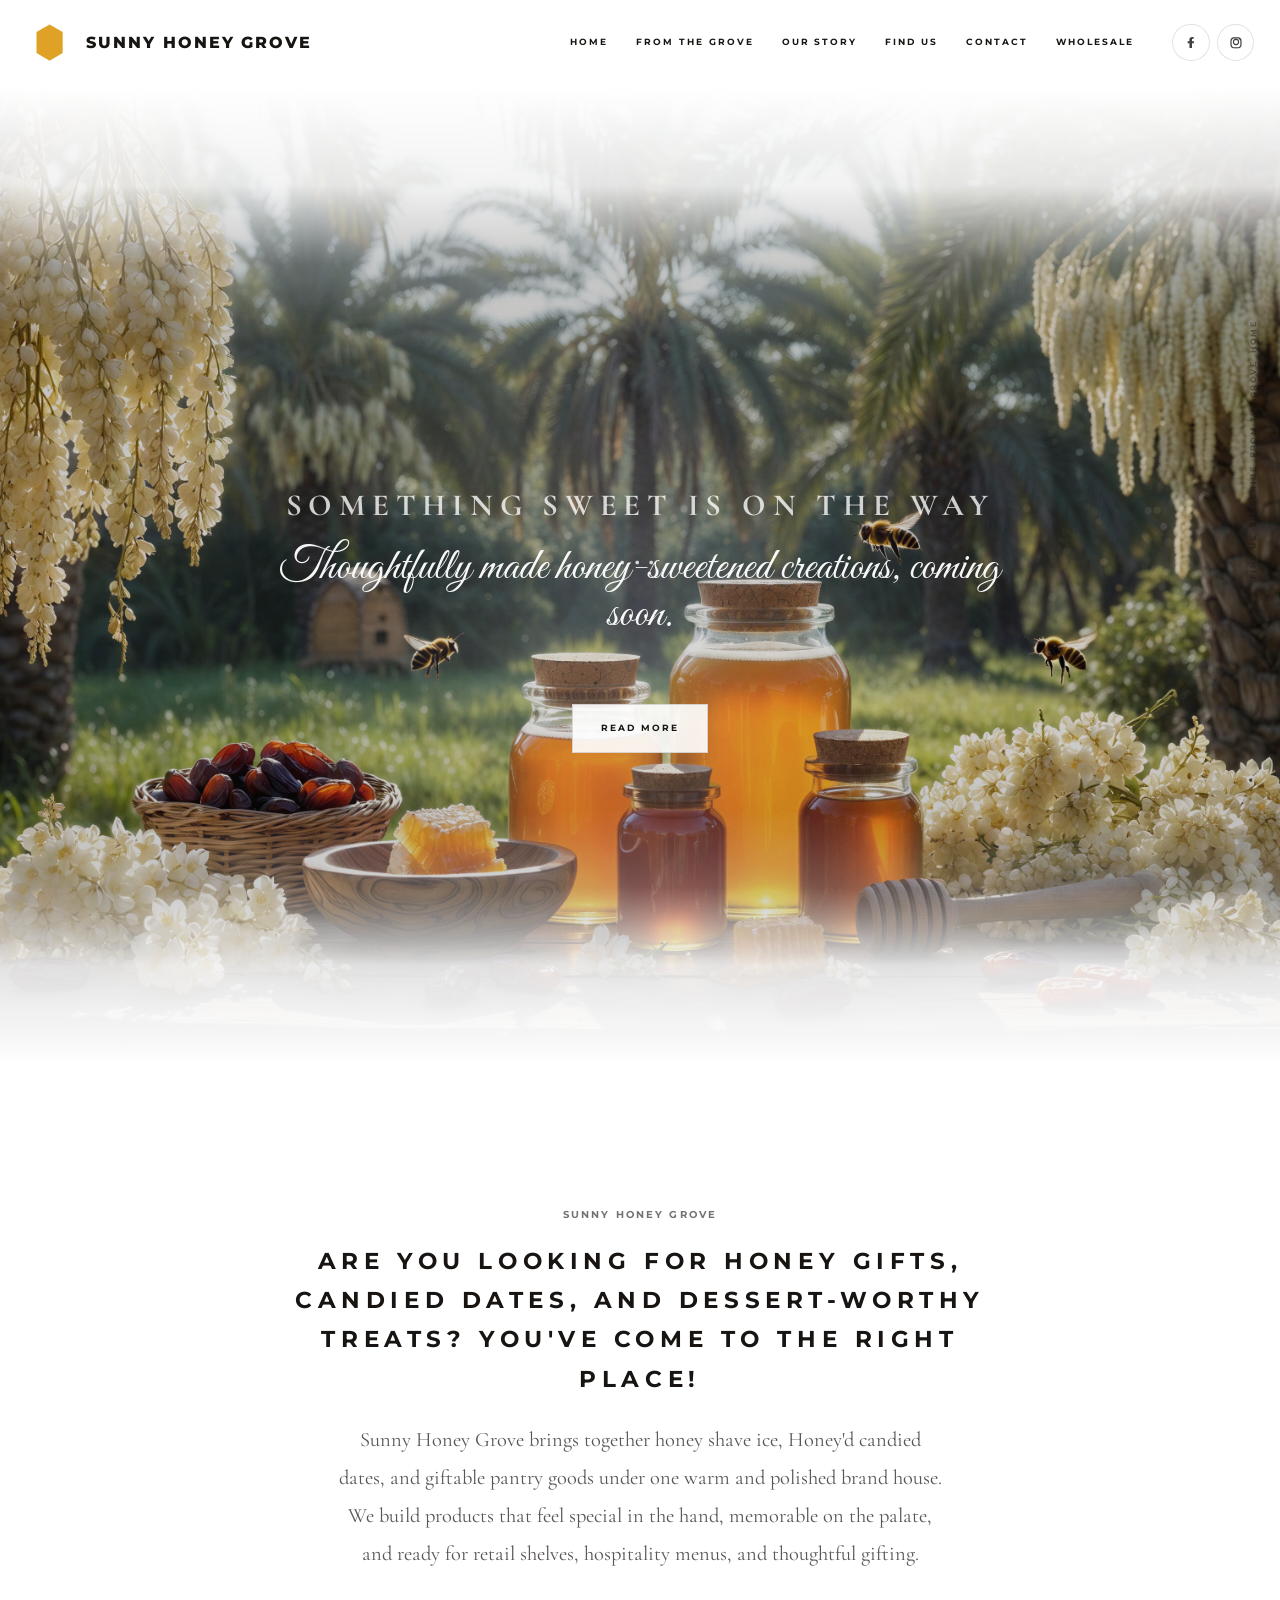
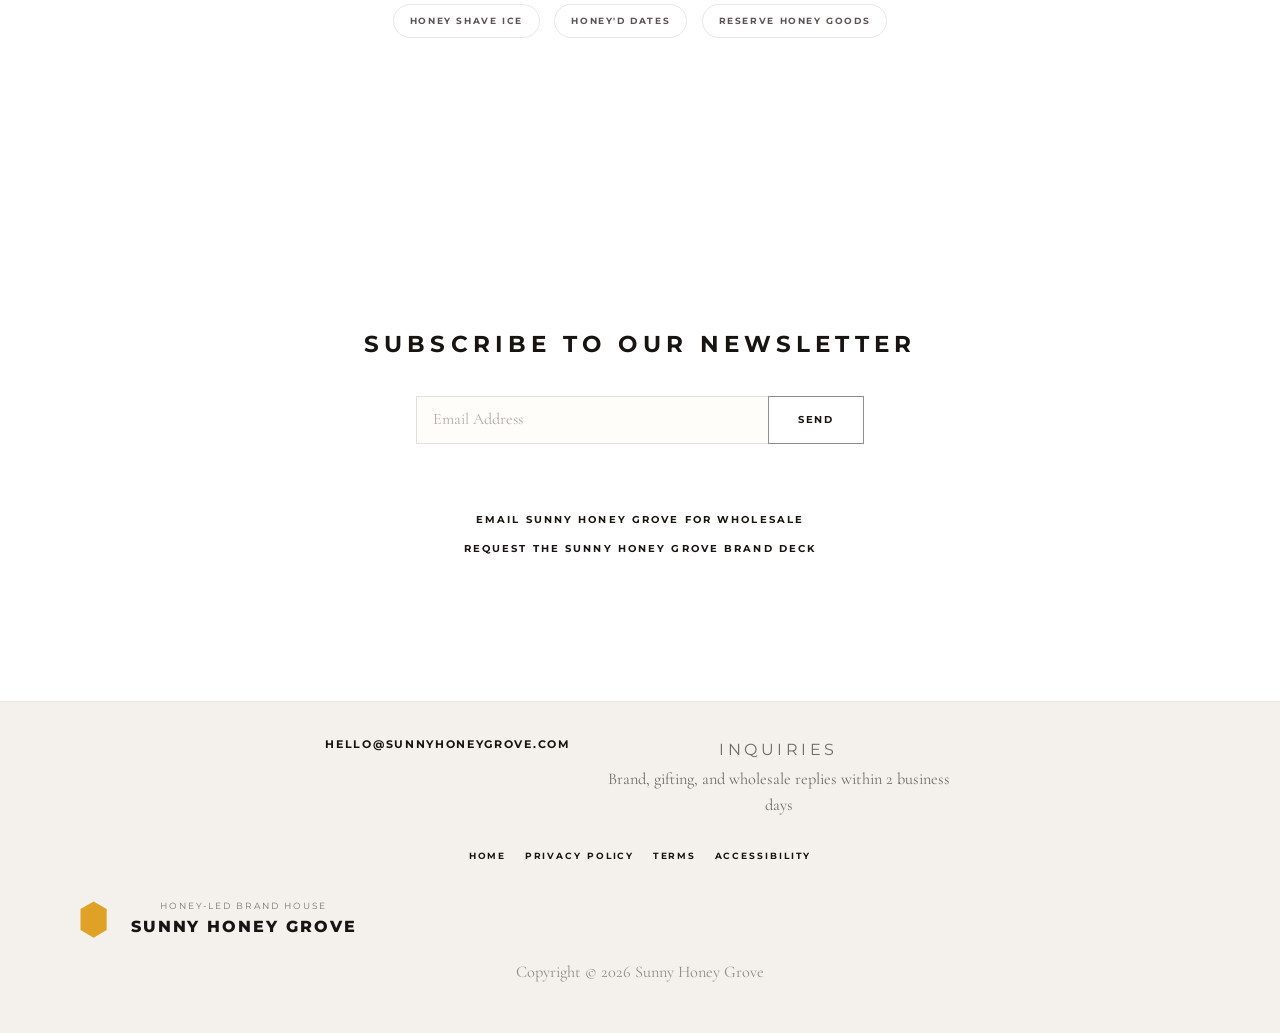
==== commit 886b8a63: "Refine landing visuals, logo, and header layout Polish the landing page visuals and header/navigatio" ====
--- a/index.html
+++ b/index.html
@@ -22,7 +22,7 @@
     <link rel="preconnect" href="https://fonts.googleapis.com" />
     <link rel="preconnect" href="https://fonts.gstatic.com" crossorigin />
     <link
-      href="https://fonts.googleapis.com/css2?family=Cormorant+Garamond:wght@400;500;600;700&family=Montserrat:wght@400;500;600;700;800&display=swap"
+      href="https://fonts.googleapis.com/css2?family=Cormorant+Garamond:wght@400;500;600;700&family=Great+Vibes&family=Montserrat:wght@400;500;600;700;800&display=swap"
       rel="stylesheet"
     />
     <link rel="stylesheet" href="landing.css" />
@@ -35,33 +35,12 @@
           <span class="logo-mark" aria-hidden="true">
             <svg viewBox="0 0 64 64" role="presentation">
               <path
-                d="M32 10 43 16.5V29.5L32 36 21 29.5V16.5L32 10Z"
-                fill="url(#logo-honey)"
+                d="M32 7.5 49.75 17.75v28.5L32 56.5 14.25 46.25v-28.5L32 7.5Z"
+                fill="#dfa227"
               />
-              <path
-                d="M18 46c4.5-6.4 9.4-9.6 14.6-9.6 5.2 0 10.1 3.2 14.6 9.6"
-                stroke="#76845b"
-                stroke-width="3.2"
-                stroke-linecap="round"
-              />
-              <circle cx="32" cy="32" r="4.6" fill="#f4bf5e" />
-              <defs>
-                <linearGradient
-                  id="logo-honey"
-                  x1="21"
-                  y1="10"
-                  x2="43"
-                  y2="36"
-                  gradientUnits="userSpaceOnUse"
-                >
-                  <stop stop-color="#ffd982" />
-                  <stop offset="1" stop-color="#d88930" />
-                </linearGradient>
-              </defs>
             </svg>
           </span>
           <span class="logo-copy">
-            <span class="logo-overline">Since 2026</span>
             <span class="logo-title">Sunny Honey Grove</span>
           </span>
         </a>
@@ -80,7 +59,7 @@
           <ul class="site-nav-list">
             <li class="nav-item"><a href="#top">Home</a></li>
             <li class="nav-item nav-item-has-submenu">
-              <a href="#portfolio">From the Grove +</a>
+              <a href="#portfolio">From the Grove</a>
               <ul class="submenu">
                 <li><a href="#portfolio">Sweet Snacks</a></li>
                 <li><a href="#portfolio">Wellness</a></li>
@@ -88,13 +67,14 @@
               </ul>
             </li>
             <li class="nav-item nav-item-has-submenu">
-              <a href="#about">About us +</a>
+              <a href="#about">Our Story</a>
               <ul class="submenu">
                 <li><a href="#about">About Sunny Honey Grove</a></li>
                 <li><a href="#quality">Quality and sourcing</a></li>
                 <li><a href="#contact">Wholesale and gifting</a></li>
               </ul>
             </li>
+            <li class="nav-item"><a href="#contact">Find Us</a></li>
             <li class="nav-item"><a href="#contact">Contact</a></li>
             <li class="nav-item"><a href="#contact">Wholesale</a></li>
           </ul>
@@ -137,14 +117,15 @@
       <a href="#top">Home</a>
       <a href="#portfolio">From the Grove</a>
       <a href="#newsletter">Subscribe</a>
+      <a href="#contact">Find Us</a>
     </nav>
 
     <main>
       <section class="hero">
         <div class="hero-inner">
-          <p class="hero-kicker reveal">Honey-led treats and polished gifting</p>
+          <p class="hero-kicker reveal">Something Sweet is on the Way ...</p>
           <h1 class="reveal">
-            FRESHLY CURATED HONEY-LED GOODS FOR SUNNY MOMENTS.
+            Thoughtfully made honey-sweetened creations, coming soon.
           </h1>
           <a class="hero-button reveal" href="#portfolio">Read more</a>
         </div>
@@ -232,29 +213,9 @@
             <span class="logo-mark" aria-hidden="true">
               <svg viewBox="0 0 64 64" role="presentation">
                 <path
-                  d="M32 10 43 16.5V29.5L32 36 21 29.5V16.5L32 10Z"
-                  fill="url(#footer-honey)"
+                  d="M32 7.5 49.75 17.75v28.5L32 56.5 14.25 46.25v-28.5L32 7.5Z"
+                  fill="#dfa227"
                 />
-                <path
-                  d="M18 46c4.5-6.4 9.4-9.6 14.6-9.6 5.2 0 10.1 3.2 14.6 9.6"
-                  stroke="#76845b"
-                  stroke-width="3.2"
-                  stroke-linecap="round"
-                />
-                <circle cx="32" cy="32" r="4.6" fill="#f4bf5e" />
-                <defs>
-                  <linearGradient
-                    id="footer-honey"
-                    x1="21"
-                    y1="10"
-                    x2="43"
-                    y2="36"
-                    gradientUnits="userSpaceOnUse"
-                  >
-                    <stop stop-color="#ffd982" />
-                    <stop offset="1" stop-color="#d88930" />
-                  </linearGradient>
-                </defs>
               </svg>
             </span>
             <span class="logo-copy">
--- a/landing.css
+++ b/landing.css
@@ -62,9 +62,10 @@
   position: sticky;
   top: 0;
   z-index: 30;
-  border-bottom: 1px solid rgba(23, 20, 17, 0.06);
-  background: rgba(255, 255, 255, 0.94);
-  backdrop-filter: blur(18px);
+  border-bottom: 0;
+  background: #ffffff;
+  backdrop-filter: none;
+  box-shadow: none;
 }
 
 .header-shell,
@@ -79,7 +80,10 @@
   grid-template-columns: auto 1fr auto;
   align-items: center;
   gap: 1.2rem;
+  width: 100%;
+  max-width: none;
   min-height: 5.3rem;
+  padding-inline: clamp(1rem, 2vw, 2rem);
 }
 
 .site-logo {
@@ -331,8 +335,9 @@
   overflow: clip;
   display: grid;
   place-items: center;
-  min-height: min(55.29rem, calc(100svh - 5.3rem));
-  padding: 7rem 1rem 6rem;
+  border-top: 3px solid #ffffff;
+  min-height: min(66.35rem, calc((100svh - 5.3rem) * 1.2));
+  padding: 8.4rem 1rem 7.2rem;
   background: #ddd5c8;
 }
 
@@ -356,7 +361,7 @@
       rgba(19, 16, 13, 0.36) 100%
     ),
     url("upscale.webp");
-  background-position: center 54%;
+  background-position: center 44%;
   transform: scale(1.02);
 }
 
@@ -365,9 +370,16 @@
     radial-gradient(circle at center 62%, rgba(255, 255, 255, 0.2), transparent 40%),
     linear-gradient(
       180deg,
-      rgba(255, 255, 255, 0) 52%,
-      rgba(255, 255, 255, 0.28) 68%,
-      rgba(255, 255, 255, 0.82) 84%,
+      rgba(255, 255, 255, 1) 0%,
+      rgba(255, 255, 255, 0.86) 10%,
+      rgba(255, 255, 255, 0.24) 18%,
+      rgba(255, 255, 255, 0) 26%
+    ),
+    linear-gradient(
+      180deg,
+      rgba(255, 255, 255, 0) 74%,
+      rgba(255, 255, 255, 0.24) 82%,
+      rgba(255, 255, 255, 0.86) 90%,
       rgba(255, 255, 255, 1) 100%
     );
 }
@@ -376,6 +388,7 @@
   position: relative;
   z-index: 1;
   width: min(46rem, calc(100vw - 3rem));
+  padding-top: clamp(5rem, 9vw, 7rem);
   text-align: center;
 }
 
@@ -384,15 +397,23 @@
   margin: 0;
   font-size: 0.6rem;
   font-weight: 700;
+}
+
+.section-kicker {
   color: rgba(23, 20, 17, 0.6);
 }
 
 .hero-kicker {
+  font-family: "Cormorant Garamond", serif;
+  position: absolute;
+  top: clamp(1.5rem, 5vw, 4rem);
+  left: 0;
+  right: 0;
+  font-size: 1.92rem;
   color: rgba(255, 255, 255, 0.78);
   text-shadow: 0 10px 30px rgba(17, 14, 11, 0.38);
 }
 
-.hero h1,
 .section-title {
   margin: 0;
   font-family: "Montserrat", sans-serif;
@@ -402,9 +423,12 @@
 
 .hero h1 {
   margin-top: 1rem;
-  font-size: clamp(2rem, 5vw, 3.1rem);
-  line-height: 1.3;
-  letter-spacing: 0.12em;
+  font-family: "Great Vibes", cursive;
+  font-size: clamp(1.9rem, 3.5vw, 3.2rem);
+  font-weight: 400;
+  line-height: 1.05;
+  letter-spacing: 0;
+  text-transform: none;
   color: rgba(255, 255, 255, 0.96);
   text-shadow: 0 18px 50px rgba(19, 15, 11, 0.44);
 }
@@ -656,6 +680,32 @@
 .menu-toggle:focus-visible {
   outline: 2px solid rgba(213, 139, 50, 0.82);
   outline-offset: 2px;
+}
+
+@media (min-width: 961px) {
+  .header-shell {
+    display: flex;
+    justify-content: flex-start;
+  }
+
+  .header-actions {
+    flex: 0 0 auto;
+    margin-left: 0.4rem;
+  }
+
+  .site-nav {
+    flex: 0 1 auto;
+    text-align: right;
+  }
+
+  .site-nav-list {
+    justify-content: flex-end;
+  }
+
+  .site-logo {
+    flex: 0 0 auto;
+    margin-right: auto;
+  }
 }
 
 @media (max-width: 960px) {
@@ -755,8 +805,8 @@
   }
 
   .hero h1 {
-    font-size: clamp(1.45rem, 8vw, 2.1rem);
-    letter-spacing: 0.13em;
+    font-size: clamp(1.45rem, 5.5vw, 2.2rem);
+    letter-spacing: 0;
   }
 
   .section-title,
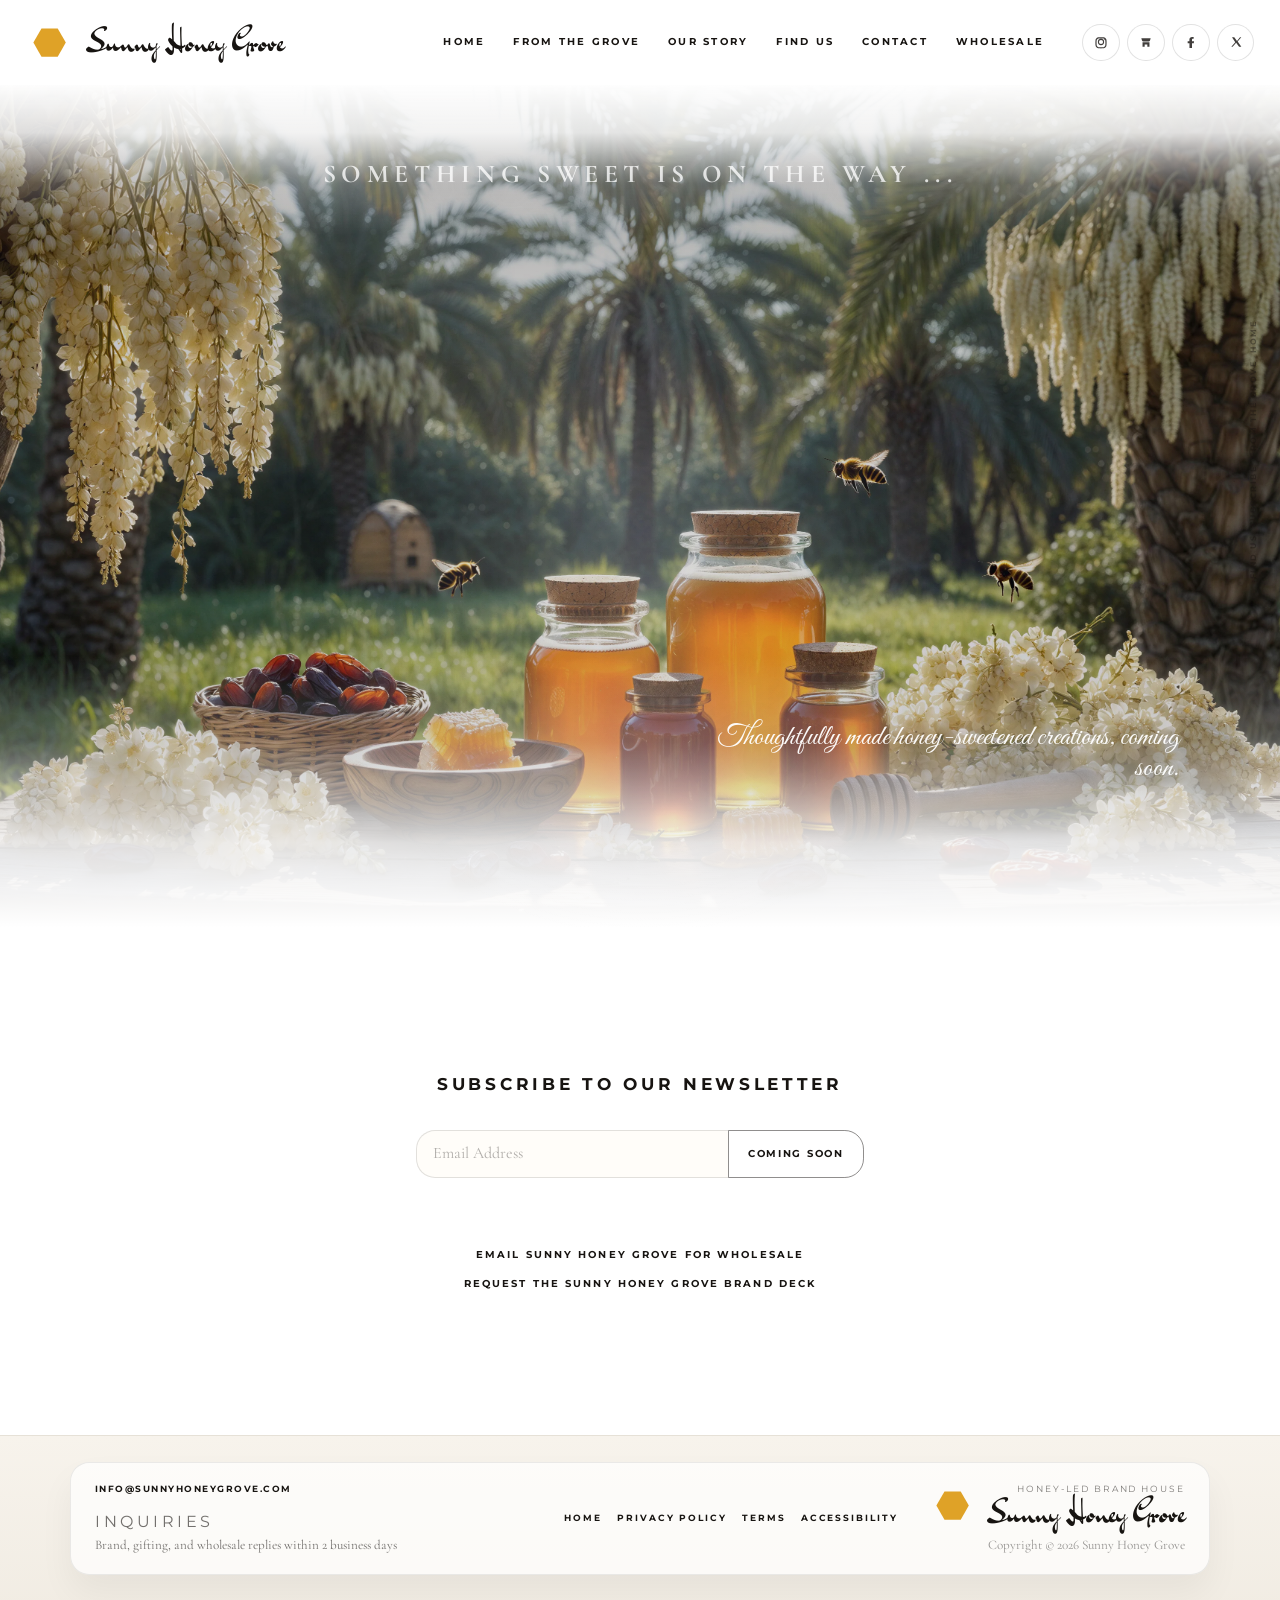
==== commit ea53eae1: "Update branding, layout, and contact info Add design assets and adjust site branding and layout. New" ====
--- a/index.html
+++ b/index.html
@@ -22,7 +22,7 @@
     <link rel="preconnect" href="https://fonts.googleapis.com" />
     <link rel="preconnect" href="https://fonts.gstatic.com" crossorigin />
     <link
-      href="https://fonts.googleapis.com/css2?family=Cormorant+Garamond:wght@400;500;600;700&family=Great+Vibes&family=Montserrat:wght@400;500;600;700;800&display=swap"
+      href="https://fonts.googleapis.com/css2?family=Cormorant+Garamond:wght@400;500;600;700&family=Dr+Sugiyama&family=Great+Vibes&family=Montserrat:wght@400;500;600;700;800&display=swap"
       rel="stylesheet"
     />
     <link rel="stylesheet" href="landing.css" />
@@ -35,7 +35,7 @@
           <span class="logo-mark" aria-hidden="true">
             <svg viewBox="0 0 64 64" role="presentation">
               <path
-                d="M32 7.5 49.75 17.75v28.5L32 56.5 14.25 46.25v-28.5L32 7.5Z"
+                d="M54 32 43 51.05H21L10 32 21 12.95H43L54 32Z"
                 fill="#dfa227"
               />
             </svg>
@@ -83,6 +83,34 @@
         <div class="header-actions" aria-label="Social links">
           <a
             class="header-action header-action-icon"
+            href="https://www.instagram.com/SunnyHoneyGrove/"
+            target="_blank"
+            rel="noreferrer"
+            aria-label="Instagram"
+          >
+            <svg viewBox="0 0 24 24" aria-hidden="true">
+              <path
+                d="M12 7.3A4.7 4.7 0 1 0 12 16.7A4.7 4.7 0 1 0 12 7.3Zm0 7.8A3.1 3.1 0 1 1 12 8.9A3.1 3.1 0 0 1 12 15.1Zm6-7.9a1.1 1.1 0 1 0 0 2.2a1.1 1.1 0 1 0 0-2.2Zm-6 12.6c-2 0-2.2 0-3-.1c-.8 0-1.2-.2-1.5-.3c-.4-.2-.7-.4-1-.7c-.3-.3-.5-.6-.7-1c-.1-.3-.3-.7-.3-1.5c0-.8-.1-1-.1-3s0-2.2.1-3c0-.8.2-1.2.3-1.5c.2-.4.4-.7.7-1c.3-.3.6-.5 1-.7c.3-.1.7-.3 1.5-.3c.8 0 1-.1 3-.1s2.2 0 3 .1c.8 0 1.2.2 1.5.3c.4.2.7.4 1 .7c.3.3.5.6.7 1c.1.3.3.7.3 1.5c0 .8.1 1 .1 3s0 2.2-.1 3c0 .8-.2 1.2-.3 1.5c-.2.4-.4.7-.7 1c-.3.3-.6.5-1 .7c-.3.1-.7.3-1.5.3c-.8 0-1 .1-3 .1Zm0-15c-2 0-2.3 0-3.1.1c-.9 0-1.6.2-2.1.4c-.6.2-1.1.6-1.6 1.1s-.8 1-1.1 1.6c-.2.5-.4 1.2-.4 2.1c0 .8-.1 1.1-.1 3.1s0 2.3.1 3.1c0 .9.2 1.6.4 2.1c.2.6.6 1.1 1.1 1.6s1 1 1.6 1.1c.5.2 1.2.4 2.1.4c.8 0 1.1.1 3.1.1s2.3 0 3.1-.1c.9 0 1.6-.2 2.1-.4c.6-.2 1.1-.6 1.6-1.1s1-1 1.1-1.6c.2-.5.4-1.2.4-2.1c0-.8.1-1.1.1-3.1s0-2.3-.1-3.1c0-.9-.2-1.6-.4-2.1c-.2-.6-.6-1.1-1.1-1.6s-1-1-1.6-1.1c-.5-.2-1.2-.4-2.1-.4c-.8 0-1.1-.1-3.1-.1Z"
+                fill="currentColor"
+              />
+            </svg>
+          </a>
+          <a
+            class="header-action header-action-icon"
+            href="https://business.google.com/"
+            target="_blank"
+            rel="noreferrer"
+            aria-label="Google Business Profile"
+          >
+            <svg viewBox="0 0 24 24" aria-hidden="true">
+              <path
+                d="M5 6.5h14l-1 3.2a2.2 2.2 0 0 1-2.1 1.6H8.1A2.2 2.2 0 0 1 6 9.7L5 6.5Zm1.8 5.9h10.4V19H14v-3.3h-4V19H6.8v-6.6Z"
+                fill="currentColor"
+              />
+            </svg>
+          </a>
+          <a
+            class="header-action header-action-icon"
             href="https://www.facebook.com/"
             target="_blank"
             rel="noreferrer"
@@ -97,14 +125,14 @@
           </a>
           <a
             class="header-action header-action-icon"
-            href="https://www.instagram.com/"
-            target="_blank"
-            rel="noreferrer"
-            aria-label="Instagram"
-          >
-            <svg viewBox="0 0 24 24" aria-hidden="true">
-              <path
-                d="M12 7.3A4.7 4.7 0 1 0 12 16.7A4.7 4.7 0 1 0 12 7.3Zm0 7.8A3.1 3.1 0 1 1 12 8.9A3.1 3.1 0 0 1 12 15.1Zm6-7.9a1.1 1.1 0 1 0 0 2.2a1.1 1.1 0 1 0 0-2.2Zm-6 12.6c-2 0-2.2 0-3-.1c-.8 0-1.2-.2-1.5-.3c-.4-.2-.7-.4-1-.7c-.3-.3-.5-.6-.7-1c-.1-.3-.3-.7-.3-1.5c0-.8-.1-1-.1-3s0-2.2.1-3c0-.8.2-1.2.3-1.5c.2-.4.4-.7.7-1c.3-.3.6-.5 1-.7c.3-.1.7-.3 1.5-.3c.8 0 1-.1 3-.1s2.2 0 3 .1c.8 0 1.2.2 1.5.3c.4.2.7.4 1 .7c.3.3.5.6.7 1c.1.3.3.7.3 1.5c0 .8.1 1 .1 3s0 2.2-.1 3c0 .8-.2 1.2-.3 1.5c-.2.4-.4.7-.7 1c-.3.3-.6.5-1 .7c-.3.1-.7.3-1.5.3c-.8 0-1 .1-3 .1Zm0-15c-2 0-2.3 0-3.1.1c-.9 0-1.6.2-2.1.4c-.6.2-1.1.6-1.6 1.1s-.8 1-1.1 1.6c-.2.5-.4 1.2-.4 2.1c0 .8-.1 1.1-.1 3.1s0 2.3.1 3.1c0 .9.2 1.6.4 2.1c.2.6.6 1.1 1.1 1.6s1 1 1.6 1.1c.5.2 1.2.4 2.1.4c.8 0 1.1.1 3.1.1s2.3 0 3.1-.1c.9 0 1.6-.2 2.1-.4c.6-.2 1.1-.6 1.6-1.1s1-1 1.1-1.6c.2-.5.4-1.2.4-2.1c0-.8.1-1.1.1-3.1s0-2.3-.1-3.1c0-.9-.2-1.6-.4-2.1c-.2-.6-.6-1.1-1.1-1.6s-1-1-1.6-1.1c-.5-.2-1.2-.4-2.1-.4c-.8 0-1.1-.1-3.1-.1Z"
+            href="https://x.com/"
+            target="_blank"
+            rel="noreferrer"
+            aria-label="X"
+          >
+            <svg viewBox="0 0 24 24" aria-hidden="true">
+              <path
+                d="M6 5h3.4l4.1 5.4L18 5h1.9l-5.4 6.2L20 19h-3.4l-4.4-5.8L6.9 19H5l5.9-6.8L6 5Z"
                 fill="currentColor"
               />
             </svg>
@@ -122,39 +150,17 @@
 
     <main>
       <section class="hero">
+        <p class="hero-kicker reveal">Something Sweet is on the Way ...</p>
         <div class="hero-inner">
-          <p class="hero-kicker reveal">Something Sweet is on the Way ...</p>
           <h1 class="reveal">
             Thoughtfully made honey-sweetened creations, coming soon.
           </h1>
-          <a class="hero-button reveal" href="#portfolio">Read more</a>
         </div>
       </section>
 
-      <section class="intro-section" id="portfolio">
-        <div id="about" class="anchor-target"></div>
-        <div id="quality" class="anchor-target"></div>
-        <div class="section-shell narrow">
-          <p class="section-kicker reveal">Sunny Honey Grove</p>
-          <h2 class="section-title reveal">
-            ARE YOU LOOKING FOR HONEY GIFTS, CANDIED DATES, AND DESSERT-WORTHY
-            TREATS? YOU'VE COME TO THE RIGHT PLACE!
-          </h2>
-          <p class="section-copy reveal">
-            Sunny Honey Grove brings together honey shave ice, Honey'd candied
-            dates, and giftable pantry goods under one warm and polished brand
-            house. We build products that feel special in the hand, memorable on
-            the palate, and ready for retail shelves, hospitality menus, and
-            thoughtful gifting.
-          </p>
-
-          <ul class="brand-strip reveal" aria-label="Featured brand pillars">
-            <li>Honey Shave Ice</li>
-            <li>Honey'd Dates</li>
-            <li>Reserve Honey Goods</li>
-          </ul>
-        </div>
-      </section>
+      <div id="portfolio" class="anchor-target"></div>
+      <div id="about" class="anchor-target"></div>
+      <div id="quality" class="anchor-target"></div>
 
       <section class="newsletter-section" id="newsletter">
         <div id="enterprise" class="anchor-target"></div>
@@ -171,16 +177,16 @@
               placeholder="Email Address"
               required
             />
-            <button type="submit">Send</button>
+            <button type="submit">Coming Soon</button>
           </form>
           <p class="form-status" id="form-status" aria-live="polite"></p>
 
           <div class="social-links reveal">
-            <a href="mailto:hello@sunnyhoneygrove.com?subject=Wholesale%20Inquiry">
+            <a href="mailto:info@sunnyhoneygrove.com?subject=Wholesale%20Inquiry">
               email sunny honey grove for wholesale
             </a>
             <a
-              href="mailto:hello@sunnyhoneygrove.com?subject=Request%20the%20Sunny%20Honey%20Grove%20brand%20deck"
+              href="mailto:info@sunnyhoneygrove.com?subject=Request%20the%20Sunny%20Honey%20Grove%20brand%20deck"
             >
               request the sunny honey grove brand deck
             </a>
@@ -192,8 +198,8 @@
     <footer class="site-footer" id="contact">
       <div class="section-shell footer-shell">
         <div class="footer-contact">
-          <a href="mailto:hello@sunnyhoneygrove.com">
-            hello@sunnyhoneygrove.com
+          <a href="mailto:info@sunnyhoneygrove.com">
+            info@sunnyhoneygrove.com
           </a>
           <div class="footer-hours">
             <span>Inquiries</span>
@@ -213,7 +219,7 @@
             <span class="logo-mark" aria-hidden="true">
               <svg viewBox="0 0 64 64" role="presentation">
                 <path
-                  d="M32 7.5 49.75 17.75v28.5L32 56.5 14.25 46.25v-28.5L32 7.5Z"
+                  d="M54 32 43 51.05H21L10 32 21 12.95H43L54 32Z"
                   fill="#dfa227"
                 />
               </svg>
--- a/landing.css
+++ b/landing.css
@@ -7,6 +7,7 @@
   --accent: #d58b32;
   --accent-soft: #f3bf61;
   --olive: #7a8760;
+  --box-radius: 1.2rem;
   --max-width: min(1140px, calc(100vw - 2rem));
   --narrow-width: min(760px, calc(100vw - 3rem));
 }
@@ -126,11 +127,13 @@
 }
 
 .logo-title {
-  font-family: "Montserrat", sans-serif;
-  font-size: 1rem;
-  font-weight: 800;
-  letter-spacing: 0.12em;
-  text-transform: uppercase;
+  font-family: "Dr Sugiyama", cursive;
+  font-size: 1.92rem;
+  font-weight: 400;
+  font-style: normal;
+  letter-spacing: 0;
+  line-height: 1;
+  text-transform: none;
 }
 
 .site-nav {
@@ -160,7 +163,8 @@
   align-items: center;
   justify-content: center;
   padding: 0.75rem 0.8rem;
-  font-size: 0.56rem;
+  border-radius: var(--box-radius);
+  font-size: 0.64rem;
   font-weight: 700;
   transition: opacity 180ms ease;
 }
@@ -183,6 +187,7 @@
   min-width: 13.5rem;
   padding: 0.45rem 0;
   border: 1px solid rgba(23, 20, 17, 0.08);
+  border-radius: var(--box-radius);
   background: rgba(255, 255, 255, 0.98);
   box-shadow: 0 18px 36px rgba(14, 12, 10, 0.08);
   opacity: 0;
@@ -258,7 +263,7 @@
   height: 2.8rem;
   padding: 0;
   border: 1px solid rgba(23, 20, 17, 0.08);
-  border-radius: 999px;
+  border-radius: var(--box-radius);
   background: transparent;
   color: var(--ink);
 }
@@ -335,9 +340,10 @@
   overflow: clip;
   display: grid;
   place-items: center;
-  border-top: 3px solid #ffffff;
-  min-height: min(66.35rem, calc((100svh - 5.3rem) * 1.2));
-  padding: 8.4rem 1rem 7.2rem;
+  margin-top: -3px;
+  box-shadow: inset 0 3px 0 #ffffff;
+  min-height: min(45.68rem, calc((100svh - 5.3rem) * 0.826));
+  padding: 5.79rem 1rem 4.96rem;
   background: #ddd5c8;
 }
 
@@ -361,7 +367,7 @@
       rgba(19, 16, 13, 0.36) 100%
     ),
     url("upscale.webp");
-  background-position: center 44%;
+  background-position: center 34%;
   transform: scale(1.02);
 }
 
@@ -371,14 +377,14 @@
     linear-gradient(
       180deg,
       rgba(255, 255, 255, 1) 0%,
-      rgba(255, 255, 255, 0.86) 10%,
-      rgba(255, 255, 255, 0.24) 18%,
-      rgba(255, 255, 255, 0) 26%
+      rgba(255, 255, 255, 0.86) 6%,
+      rgba(255, 255, 255, 0.24) 12%,
+      rgba(255, 255, 255, 0) 18%
     ),
     linear-gradient(
       180deg,
-      rgba(255, 255, 255, 0) 74%,
-      rgba(255, 255, 255, 0.24) 82%,
+      rgba(255, 255, 255, 0) 68%,
+      rgba(255, 255, 255, 0.24) 78%,
       rgba(255, 255, 255, 0.86) 90%,
       rgba(255, 255, 255, 1) 100%
     );
@@ -387,8 +393,8 @@
 .hero-inner {
   position: relative;
   z-index: 1;
-  width: min(46rem, calc(100vw - 3rem));
-  padding-top: clamp(5rem, 9vw, 7rem);
+  width: calc(100vw - 3rem);
+  min-height: inherit;
   text-align: center;
 }
 
@@ -406,10 +412,14 @@
 .hero-kicker {
   font-family: "Cormorant Garamond", serif;
   position: absolute;
-  top: clamp(1.5rem, 5vw, 4rem);
+  top: 0;
   left: 0;
   right: 0;
-  font-size: 1.92rem;
+  z-index: 1;
+  padding-top: clamp(2.5rem, 6vw, 4.5rem);
+  padding-inline: 1.5rem;
+  text-align: center;
+  font-size: 1.6rem;
   color: rgba(255, 255, 255, 0.78);
   text-shadow: 0 10px 30px rgba(17, 14, 11, 0.38);
 }
@@ -422,12 +432,17 @@
 }
 
 .hero h1 {
-  margin-top: 1rem;
+  position: absolute;
+  right: clamp(2rem, 6vw, 6rem);
+  bottom: clamp(2.5rem, 5vw, 4.5rem);
+  width: min(31rem, 42vw);
+  margin: 0;
   font-family: "Great Vibes", cursive;
-  font-size: clamp(1.9rem, 3.5vw, 3.2rem);
+  font-size: clamp(1.15rem, 2.25vw, 2rem);
   font-weight: 400;
   line-height: 1.05;
   letter-spacing: 0;
+  text-align: right;
   text-transform: none;
   color: rgba(255, 255, 255, 0.96);
   text-shadow: 0 18px 50px rgba(19, 15, 11, 0.44);
@@ -512,7 +527,7 @@
 
 .newsletter-title {
   margin: 0;
-  font-size: clamp(1rem, 2vw, 1.45rem);
+  font-size: clamp(0.78rem, 1.5vw, 1.05rem);
   font-weight: 700;
   text-align: center;
 }
@@ -532,6 +547,7 @@
   padding: 0 1rem;
   border: 1px solid rgba(23, 20, 17, 0.12);
   border-right: 0;
+  border-radius: var(--box-radius) 0 0 var(--box-radius);
   background: #fffdf9;
   font-size: 1rem;
   color: var(--ink);
@@ -546,6 +562,7 @@
   min-width: 6rem;
   padding: 0 1.2rem;
   border: 1px solid rgba(23, 20, 17, 0.48);
+  border-radius: 0 var(--box-radius) var(--box-radius) 0;
   background: transparent;
   font-family: "Montserrat", sans-serif;
   font-size: 0.6rem;
@@ -591,28 +608,35 @@
 }
 
 .site-footer {
-  padding: 2.2rem 0 3rem;
-  background: var(--paper-alt);
+  padding: 1.6rem 0 2.4rem;
+  background: linear-gradient(180deg, #f7f3ec 0%, #f1ece3 100%);
   border-top: 1px solid rgba(23, 20, 17, 0.05);
 }
 
 .footer-shell {
   display: grid;
-  gap: 2rem;
+  grid-template-columns: minmax(0, 1.15fr) auto auto;
+  align-items: center;
+  gap: 1.2rem 2rem;
+  padding: 1.2rem clamp(1rem, 2vw, 1.5rem);
+  border: 1px solid rgba(23, 20, 17, 0.08);
+  border-radius: var(--box-radius);
+  background: rgba(255, 255, 255, 0.72);
+  box-shadow: 0 18px 34px rgba(17, 14, 11, 0.05);
 }
 
 .footer-contact {
   display: flex;
   flex-wrap: wrap;
-  align-items: flex-start;
-  justify-content: center;
-  gap: 1rem 2rem;
-  text-align: center;
+  align-items: center;
+  justify-content: flex-start;
+  gap: 0.75rem 1.5rem;
+  text-align: left;
 }
 
 .footer-contact > a {
   font-family: "Montserrat", sans-serif;
-  font-size: 0.66rem;
+  font-size: 0.58rem;
   font-weight: 700;
   letter-spacing: 0.16em;
   text-transform: uppercase;
@@ -620,21 +644,22 @@
 
 .footer-hours {
   display: grid;
-  gap: 0.2rem;
-  max-width: 22rem;
+  gap: 0.1rem;
+  max-width: 20rem;
   color: rgba(23, 20, 17, 0.6);
 }
 
 .footer-hours span:last-child,
 .footer-brand p {
-  font-size: 1.02rem;
+  font-size: 0.82rem;
+  line-height: 1.45;
 }
 
 .footer-nav {
   display: flex;
   flex-wrap: wrap;
   justify-content: center;
-  gap: 0.7rem 1.15rem;
+  gap: 0.55rem 0.95rem;
 }
 
 .footer-nav a {
@@ -644,13 +669,14 @@
 
 .footer-brand {
   display: grid;
-  justify-items: center;
-  gap: 1rem;
-  text-align: center;
+  justify-items: end;
+  gap: 0.45rem;
+  text-align: right;
 }
 
 .footer-logo {
-  justify-content: center;
+  justify-content: flex-end;
+  gap: 0.65rem;
 }
 
 .footer-brand p {
@@ -725,6 +751,7 @@
     right: 0;
     padding: 1rem;
     border-bottom: 1px solid rgba(23, 20, 17, 0.08);
+    border-radius: 0 0 var(--box-radius) var(--box-radius);
     background: rgba(255, 255, 255, 0.98);
     box-shadow: 0 18px 40px rgba(17, 14, 11, 0.08);
     opacity: 0;
@@ -778,6 +805,27 @@
   .menu-toggle {
     display: inline-flex;
   }
+
+  .footer-shell {
+    grid-template-columns: 1fr;
+    justify-items: center;
+    gap: 1rem;
+    text-align: center;
+  }
+
+  .footer-contact {
+    justify-content: center;
+    text-align: center;
+  }
+
+  .footer-brand {
+    justify-items: center;
+    text-align: center;
+  }
+
+  .footer-logo {
+    justify-content: center;
+  }
 }
 
 @media (max-width: 720px) {
@@ -795,8 +843,8 @@
   }
 
   .logo-title {
-    font-size: 0.82rem;
-    letter-spacing: 0.1em;
+    font-size: 1.48rem;
+    letter-spacing: 0;
   }
 
   .hero {
@@ -804,9 +852,18 @@
     padding-top: 5.7rem;
   }
 
+  .hero-inner {
+    width: min(46rem, calc(100vw - 3rem));
+    min-height: 0;
+  }
+
   .hero h1 {
-    font-size: clamp(1.45rem, 5.5vw, 2.2rem);
+    position: static;
+    width: auto;
+    margin-top: 1rem;
+    font-size: clamp(1rem, 3.8vw, 1.5rem);
     letter-spacing: 0;
+    text-align: center;
   }
 
   .section-title,
@@ -821,10 +878,12 @@
 
   .newsletter-form input {
     border-right: 1px solid rgba(23, 20, 17, 0.12);
+    border-radius: var(--box-radius);
   }
 
   .newsletter-form button {
     min-height: 3rem;
+    border-radius: var(--box-radius);
   }
 
   .footer-contact,
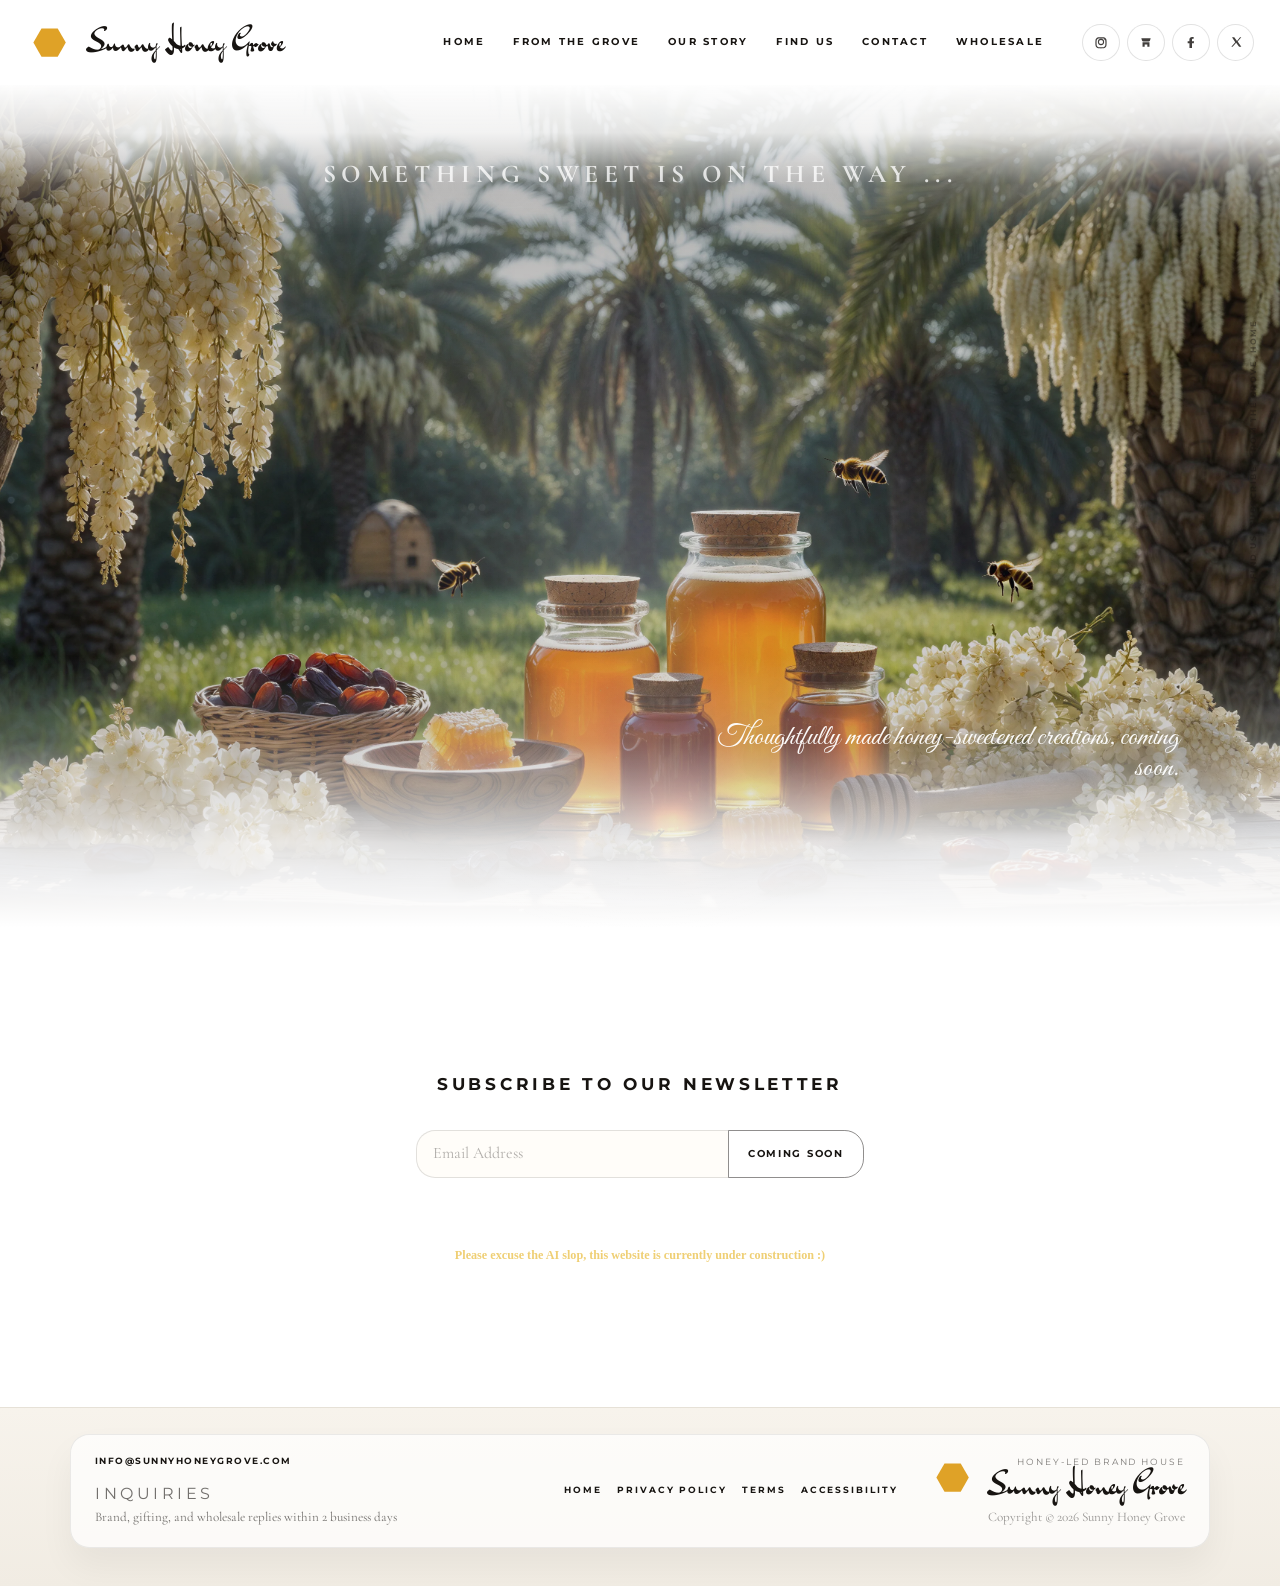
==== commit b327162a: "Replace contact links with construction note Remove mailto contact links and add a temporary "under " ====
--- a/index.html
+++ b/index.html
@@ -182,14 +182,9 @@
           <p class="form-status" id="form-status" aria-live="polite"></p>
 
           <div class="social-links reveal">
-            <a href="mailto:info@sunnyhoneygrove.com?subject=Wholesale%20Inquiry">
-              email sunny honey grove for wholesale
-            </a>
-            <a
-              href="mailto:info@sunnyhoneygrove.com?subject=Request%20the%20Sunny%20Honey%20Grove%20brand%20deck"
-            >
-              request the sunny honey grove brand deck
-            </a>
+            <p class="social-note">
+              Please excuse the AI slop, this website is currently under construction :)
+            </p>
           </div>
         </div>
       </section>
--- a/landing.css
+++ b/landing.css
@@ -602,9 +602,18 @@
   margin-top: 2rem;
 }
 
-.social-links a {
+.social-links a,
+.social-note {
   font-size: 0.6rem;
   font-weight: 700;
+}
+
+.social-note {
+  margin: 0;
+  font-family: "Comic Sans MS", "Comic Sans", cursive;
+  font-size: 0.76rem;
+  line-height: 1.35;
+  color: #efcf74;
 }
 
 .site-footer {
@@ -853,17 +862,19 @@
   }
 
   .hero-inner {
-    width: min(46rem, calc(100vw - 3rem));
-    min-height: 0;
+    width: calc(100vw - 2rem);
+    min-height: inherit;
   }
 
   .hero h1 {
-    position: static;
-    width: auto;
-    margin-top: 1rem;
-    font-size: clamp(1rem, 3.8vw, 1.5rem);
+    position: absolute;
+    right: 1rem;
+    bottom: 2rem;
+    width: min(16rem, 64vw);
+    margin: 0;
+    font-size: clamp(1.22rem, 4.8vw, 1.7rem);
     letter-spacing: 0;
-    text-align: center;
+    text-align: right;
   }
 
   .section-title,
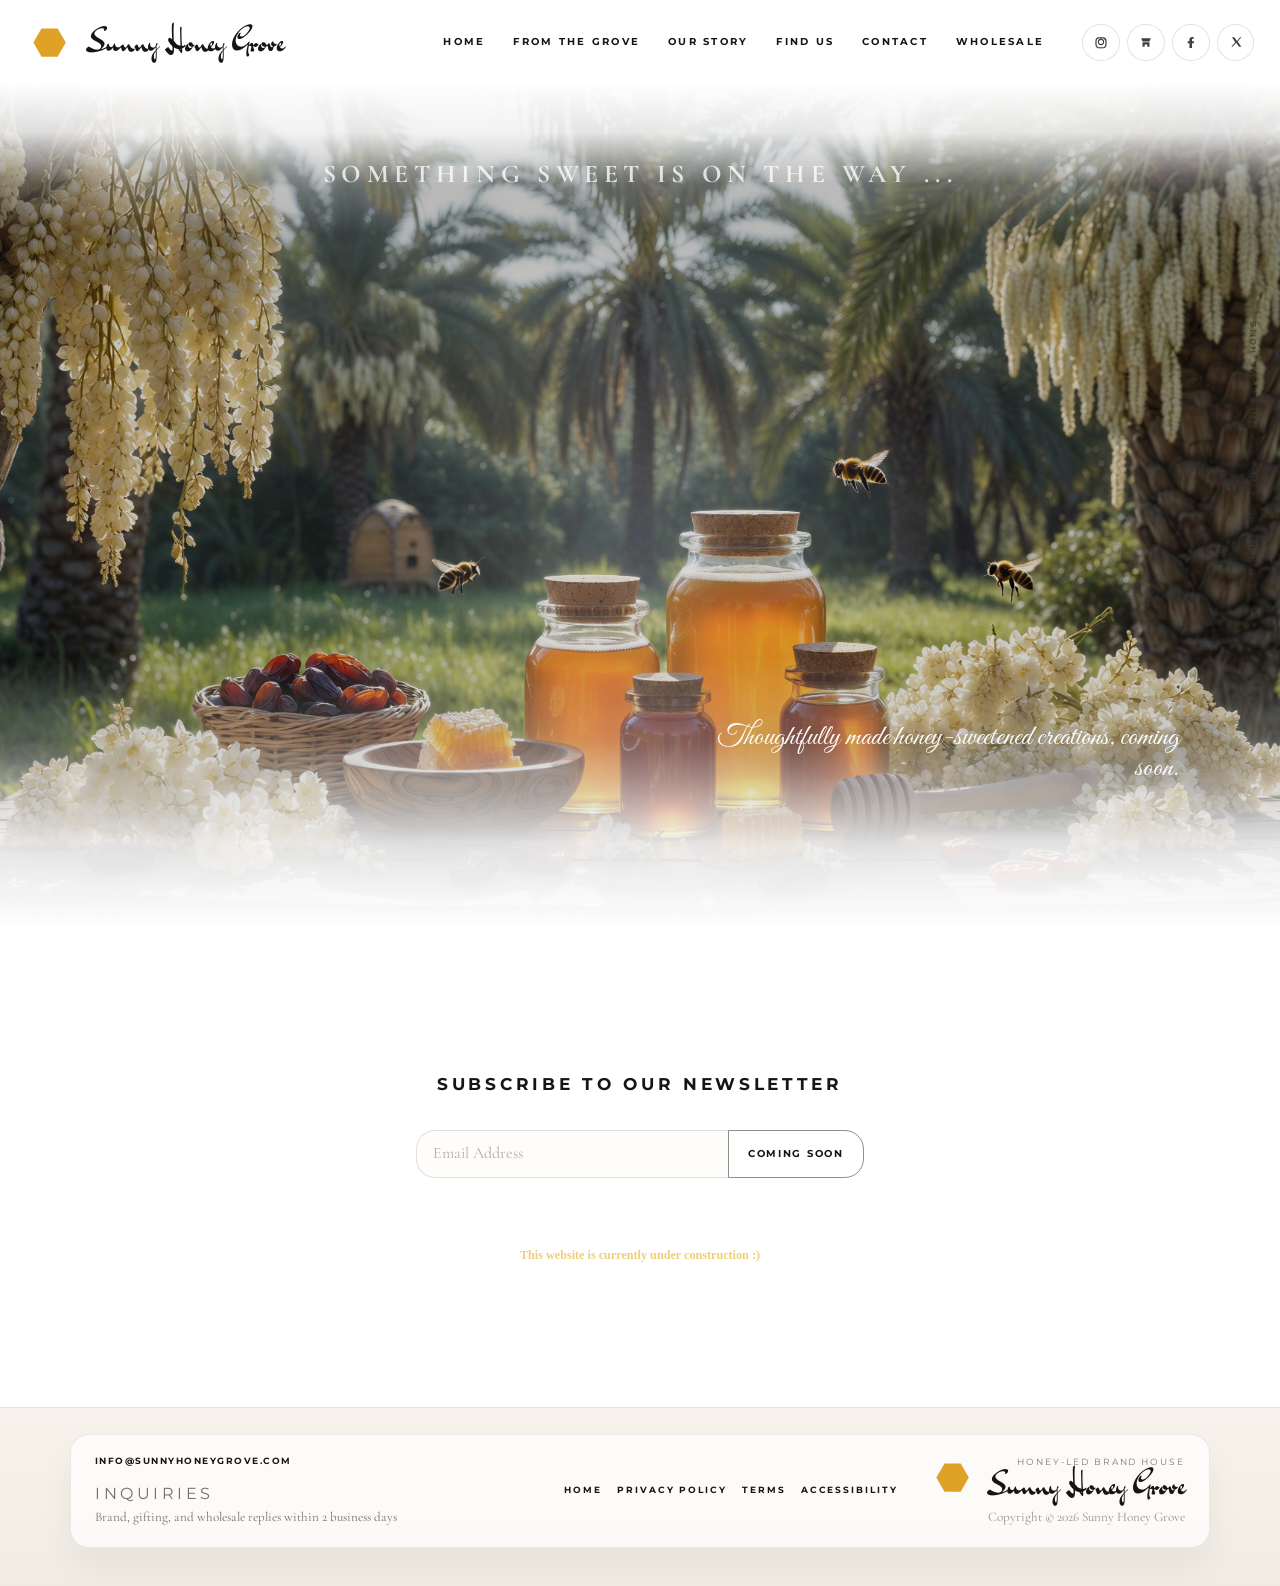
==== commit 4277e79c: "Update index.html" ====
--- a/index.html
+++ b/index.html
@@ -183,7 +183,7 @@
 
           <div class="social-links reveal">
             <p class="social-note">
-              Please excuse the AI slop, this website is currently under construction :)
+              This website is currently under construction :)
             </p>
           </div>
         </div>
